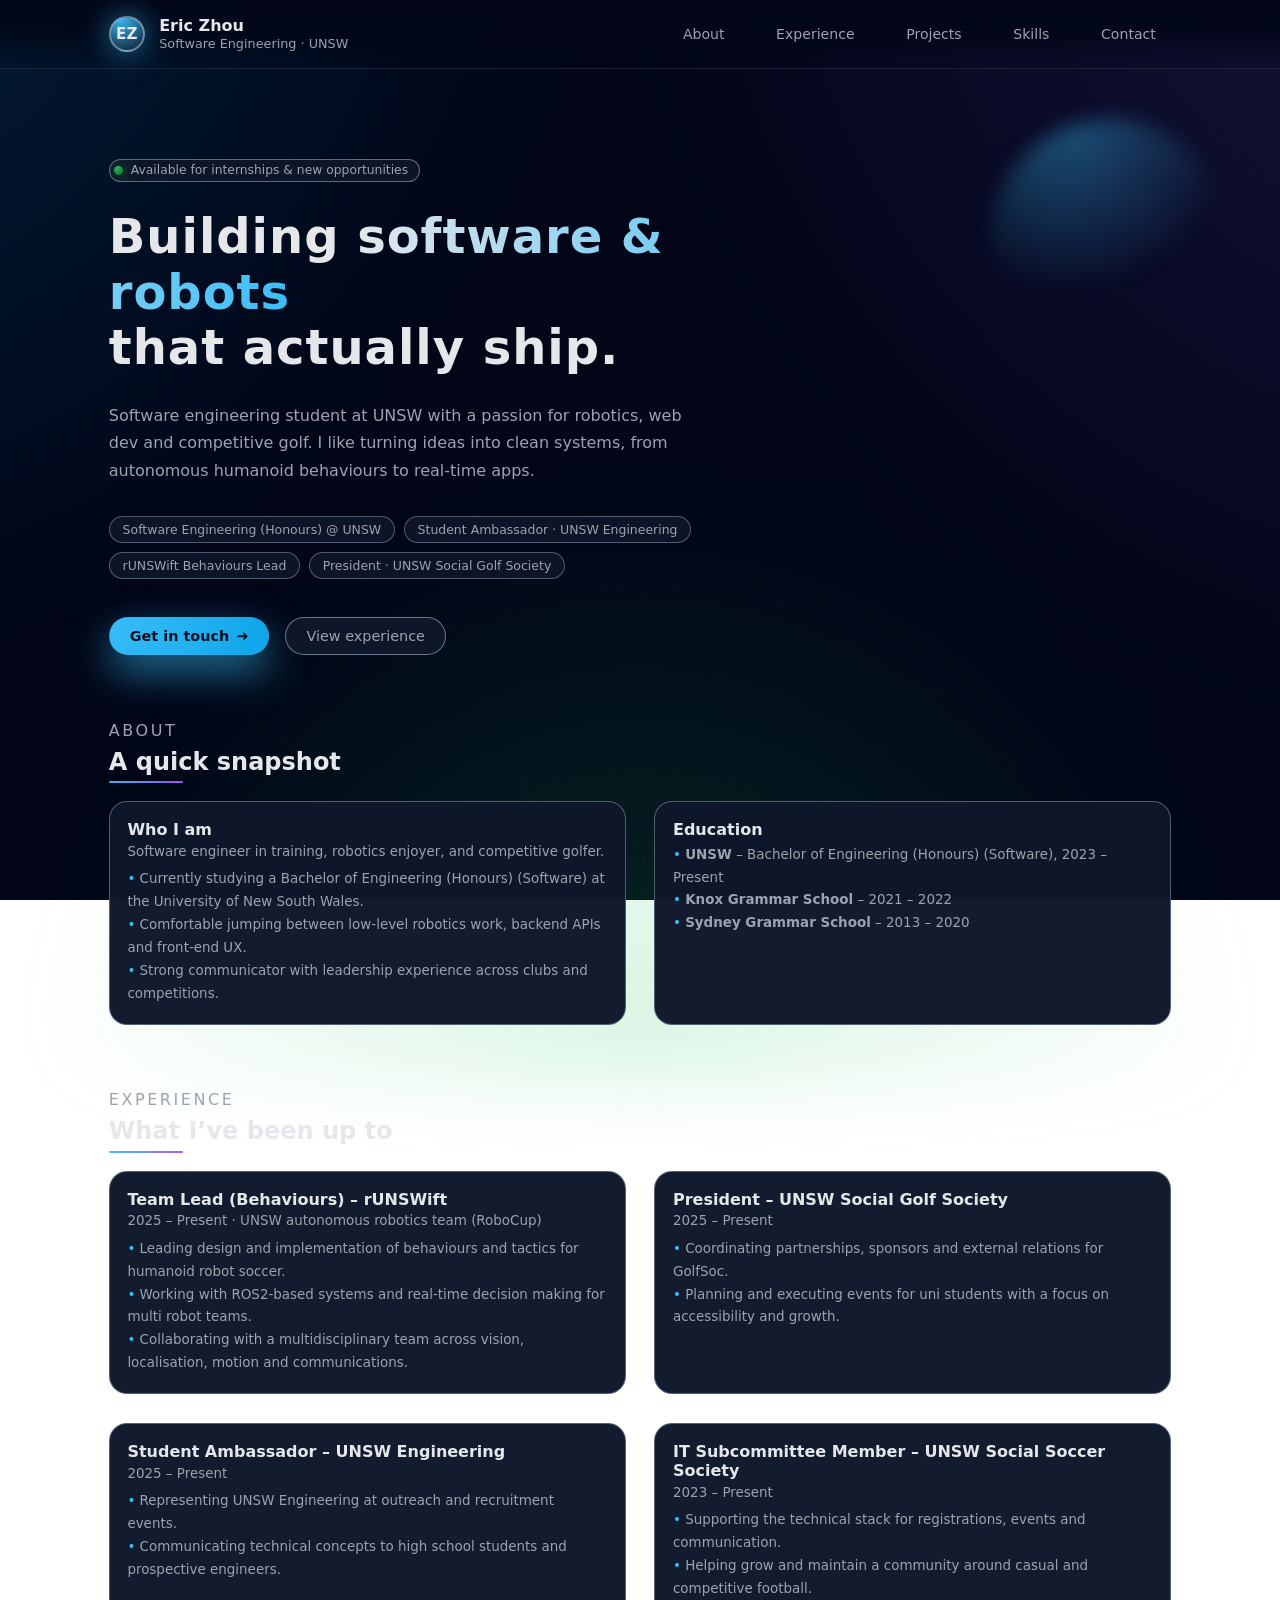
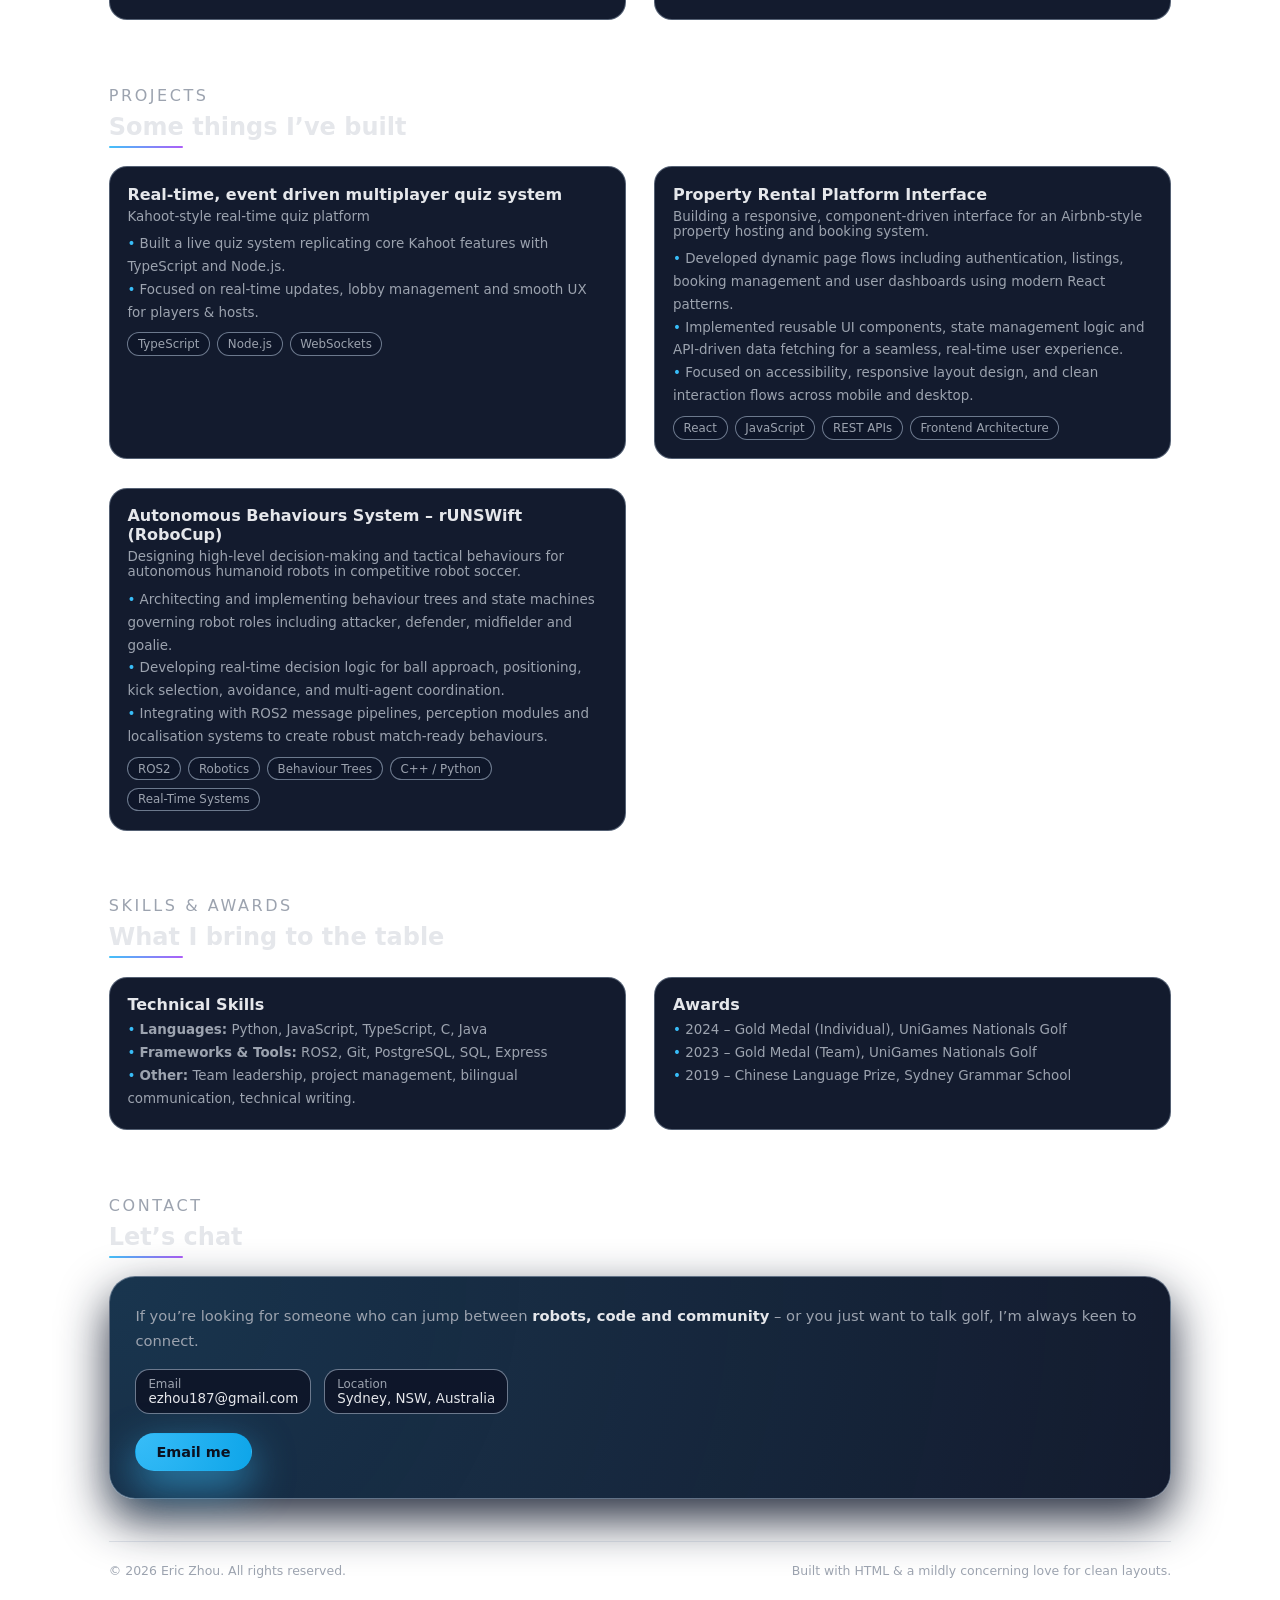
==== index.html @ 4e8217a2 "move cards" ====
<!DOCTYPE html>
<html lang="en">
<head>
  <meta charset="UTF-8" />
  <title>Eric Zhou | Software Engineer</title>
  <meta name="viewport" content="width=device-width, initial-scale=1" />
  <style>
    :root {
      --bg: #050816;
      --bg-elevated: #0b1020;
      --accent: #38bdf8;
      --accent-soft: rgba(56, 189, 248, 0.14);
      --text: #e5e7eb;
      --muted: #9ca3af;
      --border-subtle: rgba(148, 163, 184, 0.35);
      --radius-lg: 18px;
      --radius-xl: 26px;
      --shadow-soft: 0 24px 55px rgba(15, 23, 42, 0.85);
    }

    * {
      box-sizing: border-box;
      margin: 0;
      padding: 0;
    }

    html {
      scroll-behavior: smooth;
    }

    body {
      font-family: system-ui, -apple-system, BlinkMacSystemFont, "SF Pro Text",
        "Segoe UI", sans-serif;
      background:
        radial-gradient(circle at top, #020617, #020617 40%, #020617) fixed;
      color: var(--text);
      min-height: 100vh;
      overflow-x: hidden;
    }

    /* Animated background overlay */
    .bg-anim {
      position: fixed;
      inset: -20%;
      background: radial-gradient(circle at 0% 0%, #0ea5e9 0, transparent 40%),
        radial-gradient(circle at 100% 0%, #8b5cf6 0, transparent 45%),
        radial-gradient(circle at 50% 100%, #22c55e 0, transparent 40%);
      opacity: 0.18;
      filter: blur(40px);
      z-index: -2;
      animation: bg-pan 22s infinite alternate ease-in-out;
    }

    @keyframes bg-pan {
      0% {
        transform: translate3d(0, 0, 0) scale(1);
      }
      50% {
        transform: translate3d(-4%, 2%, 0) scale(1.02);
      }
      100% {
        transform: translate3d(4%, -4%, 0) scale(1.05);
      }
    }

    .noise {
      position: fixed;
      inset: 0;
      pointer-events: none;
      opacity: 0.06;
      background-image: url("data:image/svg+xml,%3Csvg viewBox='0 0 160 160' xmlns='http://www.w3.org/2000/svg'%3E%3Cfilter id='n'%3E%3CfeTurbulence type='fractalNoise' baseFrequency='0.9' numOctaves='3' stitchTiles='noStitch'/%3E%3C/filter%3E%3Crect width='100%25' height='100%25' filter='url(%23n)' opacity='0.5'/%3E%3C/svg%3E");
      mix-blend-mode: soft-light;
      z-index: -1;
    }

    .container {
      max-width: 1120px;
      margin: 0 auto;
      padding: 2.4rem 1.8rem 4rem;
    }

    /* NAVBAR */
    header {
      position: sticky;
      top: 0;
      z-index: 20;
      backdrop-filter: blur(20px);
      background: linear-gradient(
        to bottom,
        rgba(2, 6, 23, 0.96),
        rgba(2, 6, 23, 0.78),
        transparent
      );
      border-bottom: 1px solid rgba(148, 163, 184, 0.18);
    }

    .nav {
      max-width: 1120px;
      margin: 0 auto;
      padding: 1rem 1.8rem;
      display: flex;
      align-items: center;
      justify-content: space-between;
      gap: 1.3rem;
    }

    .nav-left {
      display: flex;
      align-items: center;
      gap: 0.9rem;
    }

    .logo-badge {
      height: 36px;
      width: 36px;
      border-radius: 999px;
      border: 2px solid rgba(148, 163, 184, 0.7);
      display: flex;
      align-items: center;
      justify-content: center;
      background: radial-gradient(circle at 30% 0%, #38bdf8, #0f172a);
      font-size: 0.95rem;
      font-weight: 700;
      color: #e5e7eb;
      box-shadow: 0 0 30px rgba(56, 189, 248, 0.6);
      transition: transform 0.5s ease-out, box-shadow 0.5s ease-out;
    }

    .logo-badge:hover {
      transform: rotate(-6deg) scale(1.05);
      box-shadow: 0 0 40px rgba(56, 189, 248, 0.9);
    }

    .nav-title {
      display: flex;
      flex-direction: column;
      line-height: 1.25;
    }

    .nav-title span:first-child {
      font-weight: 600;
      font-size: 1rem;
    }

    .nav-title span:last-child {
      font-size: 0.8rem;
      color: var(--muted);
    }

    .nav-links {
      display: flex;
      gap: 1.3rem;
      font-size: 0.88rem;
    }

    .nav-links a {
      color: var(--muted);
      text-decoration: none;
      padding: 0.35rem 0.9rem;
      border-radius: 999px;
      border: 1px solid transparent;
      position: relative;
      overflow: hidden;
      transition: all 0.18s ease-out;
    }

    .nav-links a::after {
      content: "";
      position: absolute;
      inset-inline: 18%;
      bottom: 0.2rem;
      height: 2px;
      border-radius: 999px;
      background: linear-gradient(to right, #38bdf8, #a855f7);
      opacity: 0;
      transform: scaleX(0.4);
      transition: opacity 0.2s ease-out, transform 0.2s ease-out;
    }

    .nav-links a:hover {
      color: var(--text);
      border-color: rgba(148, 163, 184, 0.5);
      background: rgba(15, 23, 42, 0.9);
    }

    .nav-links a:hover::after {
      opacity: 1;
      transform: scaleX(1);
    }

    /* HERO */
    .hero {
      display: grid;
      grid-template-columns: minmax(0, 2.2fr) minmax(0, 1.6fr);
      gap: 3.2rem;
      margin-top: 3.2rem;
      align-items: center;
      position: relative;
    }

    /* Floating orb behind hero */
    .hero-orb {
      position: absolute;
      right: -60px;
      top: -40px;
      width: 240px;
      height: 240px;
      border-radius: 999px;
      background: radial-gradient(circle at 30% 0%, rgba(56, 189, 248, 0.9), transparent 60%);
      opacity: 0.45;
      filter: blur(10px);
      z-index: -1;
      animation: float-orb 14s infinite ease-in-out alternate;
    }

    @keyframes float-orb {
      0% {
        transform: translate3d(0, 0, 0) scale(1);
      }
      50% {
        transform: translate3d(-18px, 10px, 0) scale(1.05);
      }
      100% {
        transform: translate3d(10px, -12px, 0) scale(1.02);
      }
    }

    .hero-main {
      display: flex;
      flex-direction: column;
      gap: 1.7rem;
    }

    .hero-pill {
      display: inline-flex;
      align-items: center;
      gap: 0.5rem;
      padding: 0.24rem 0.7rem 0.24rem 0.25rem;
      border-radius: 999px;
      background: rgba(15, 23, 42, 0.9);
      border: 1px solid rgba(148, 163, 184, 0.6);
      font-size: 0.77rem;
      color: var(--muted);
      width: fit-content;
      position: relative;
      overflow: hidden;
    }

    .hero-pill::after {
      content: "";
      position: absolute;
      inset: 0;
      background: linear-gradient(
        120deg,
        transparent 0%,
        rgba(248, 250, 252, 0.28) 40%,
        transparent 80%
      );
      transform: translateX(-120%);
      animation: pill-shine 5s infinite;
    }

    @keyframes pill-shine {
      0% {
        transform: translateX(-120%);
      }
      14% {
        transform: translateX(120%);
      }
      100% {
        transform: translateX(120%);
      }
    }

    .pill-dot {
      width: 9px;
      height: 9px;
      border-radius: 999px;
      background: radial-gradient(circle at 30% 0%, #22c55e, #166534);
      box-shadow: 0 0 18px rgba(34, 197, 94, 0.9);
    }

    .hero h1 {
      font-size: clamp(2.3rem, 4.4vw, 3rem);
      letter-spacing: 0.02em;
      line-height: 1.15;
    }

    .hero h1 span {
      background: linear-gradient(to right, #e5e7eb, #38bdf8);
      -webkit-background-clip: text;
      color: transparent;
    }

    .hero-sub {
      font-size: 1rem;
      color: var(--muted);
      max-width: 38rem;
      line-height: 1.7;
    }

    .hero-tags {
      display: flex;
      flex-wrap: wrap;
      gap: 0.55rem;
      margin-top: 0.3rem;
    }

    .hero-tag {
      font-size: 0.78rem;
      padding: 0.32rem 0.8rem;
      border-radius: 999px;
      border: 1px solid rgba(148, 163, 184, 0.5);
      background: rgba(15, 23, 42, 0.9);
      color: var(--muted);
      backdrop-filter: blur(6px);
    }

    .hero-actions {
      display: flex;
      flex-wrap: wrap;
      gap: 1rem;
      margin-top: 0.7rem;
    }

    .btn {
      border-radius: 999px;
      padding: 0.62rem 1.25rem;
      font-size: 0.9rem;
      border: 1px solid transparent;
      cursor: pointer;
      text-decoration: none;
      display: inline-flex;
      align-items: center;
      gap: 0.45rem;
      transition: all 0.18s ease-out;
      transform-origin: center;
    }

    .btn-primary {
      background: radial-gradient(circle at 0 0, #38bdf8, #0ea5e9);
      color: #0b1120;
      font-weight: 600;
      box-shadow: 0 16px 40px rgba(56, 189, 248, 0.6);
    }

    .btn-primary:hover {
      transform: translateY(-2px) scale(1.02);
      box-shadow: 0 20px 50px rgba(56, 189, 248, 0.8);
    }

    .btn-ghost {
      border-color: rgba(148, 163, 184, 0.7);
      color: var(--muted);
      background: rgba(15, 23, 42, 0.96);
    }

    .btn-ghost:hover {
      background: rgba(15, 23, 42, 1);
      color: var(--text);
      transform: translateY(-2px);
      box-shadow: 0 14px 30px rgba(15, 23, 42, 0.9);
    }

    .hero-aside {
      border-radius: var(--radius-xl);
      border: 1px solid var(--border-subtle);
      background: radial-gradient(circle at 0 0, rgba(56, 189, 248, 0.22), transparent),
        radial-gradient(circle at 100% 0, rgba(129, 140, 248, 0.18), transparent),
        linear-gradient(to bottom right, #020617, #020617);
      padding: 1.6rem 1.5rem;
      box-shadow: var(--shadow-soft);
      position: relative;
      overflow: hidden;
      min-height: 280px;
    }

    .chip-row {
      display: flex;
      flex-wrap: wrap;
      gap: 0.5rem;
      margin-bottom: 1rem;
    }

    .chip {
      font-size: 0.74rem;
      padding: 0.3rem 0.75rem;
      border-radius: 999px;
      background: rgba(15, 23, 42, 0.9);
      border: 1px solid rgba(148, 163, 184, 0.6);
      color: var(--muted);
      backdrop-filter: blur(8px);
      transition: transform 0.2s ease-out, box-shadow 0.2s ease-out;
    }

    .chip:hover {
      transform: translateY(-1px);
      box-shadow: 0 10px 24px rgba(15, 23, 42, 0.9);
    }

    .card {
      border-radius: var(--radius-lg);
      border: 1px solid rgba(148, 163, 184, 0.5);
      padding: 1rem 1.05rem;
      background: rgba(15, 23, 42, 0.96);
      margin-bottom: 0.9rem;
      transition: transform 0.4s ease-out, box-shadow 0.4s ease-out, border-color 0.3s ease-out;
    }

    .card:hover {
      transform: translateY(-5px);
      box-shadow: 0 22px 48px rgba(15, 23, 42, 0.95);
      border-color: rgba(148, 163, 184, 0.95);
    }

    .card-header {
      display: flex;
      justify-content: space-between;
      gap: 0.6rem;
      align-items: baseline;
      margin-bottom: 0.4rem;
    }

    .card-title {
      font-size: 0.92rem;
      font-weight: 600;
    }

    .card-meta {
      font-size: 0.72rem;
      color: var(--muted);
    }

    .card-body {
      font-size: 0.8rem;
      color: var(--muted);
      line-height: 1.6;
    }

    .stat-row {
      display: flex;
      gap: 0.7rem;
      margin-top: 0.7rem;
      flex-wrap: wrap;
    }

    .stat-pill {
      padding: 0.2rem 0.65rem;
      border-radius: 999px;
      font-size: 0.72rem;
      border: 1px dashed rgba(148, 163, 184, 0.75);
      color: var(--muted);
    }

    /* SECTIONS */
    section {
      margin-top: 4.1rem;
    }

    .section-title {
      font-size: 1rem;
      letter-spacing: 0.16em;
      text-transform: uppercase;
      color: var(--muted);
      margin-bottom: 0.5rem;
    }

    .section-heading {
      font-size: 1.5rem;
      margin-bottom: 1.6rem;
      position: relative;
      display: inline-block;
    }

    .section-heading::after {
      content: "";
      position: absolute;
      left: 0;
      bottom: -0.45rem;
      width: 74px;
      height: 2px;
      border-radius: 999px;
      background: linear-gradient(to right, #38bdf8, #a855f7);
      opacity: 0.95;
    }

    .grid-2 {
      display: grid;
      grid-template-columns: repeat(2, minmax(0, 1fr));
      gap: 1.8rem;
    }

    .list-card {
      border-radius: var(--radius-lg);
      border: 1px solid rgba(148, 163, 184, 0.5);
      background: rgba(15, 23, 42, 0.98);
      padding: 1.1rem 1.1rem 1.15rem;
      transition: transform 0.4s ease-out, box-shadow 0.4s ease-out, border-color 0.3s ease-out;
    }

    .list-card:hover {
      transform: translateY(-5px);
      box-shadow: 0 20px 42px rgba(15, 23, 42, 0.96);
      border-color: rgba(148, 163, 184, 0.95);
    }

    .list-card h3 {
      font-size: 1rem;
      margin-bottom: 0.3rem;
    }

    .list-card .subtitle {
      font-size: 0.84rem;
      color: var(--muted);
      margin-bottom: 0.6rem;
    }

    .list-card ul {
      list-style: none;
      font-size: 0.84rem;
      color: var(--muted);
      line-height: 1.7;
    }

    .list-card ul li::before {
      content: "• ";
      color: var(--accent);
    }

    .pills-row {
      display: flex;
      flex-wrap: wrap;
      gap: 0.45rem;
      margin-top: 0.5rem;
    }

    .pill-soft {
      border-radius: 999px;
      font-size: 0.74rem;
      padding: 0.24rem 0.6rem;
      border: 1px solid rgba(148, 163, 184, 0.7);
      background: rgba(15, 23, 42, 0.96);
      color: var(--muted);
    }

    /* CONTACT / FOOTER */
    .contact-card {
      border-radius: var(--radius-xl);
      border: 1px solid rgba(148, 163, 184, 0.6);
      background: radial-gradient(circle at 0 0, rgba(56, 189, 248, 0.16), transparent),
        rgba(15, 23, 42, 0.98);
      padding: 1.6rem 1.6rem 1.7rem;
      display: grid;
      gap: 1rem;
      align-items: center;
      box-shadow: 0 20px 48px rgba(15, 23, 42, 0.9);
    }

    .contact-main {
      font-size: 0.92rem;
      color: var(--muted);
      line-height: 1.7;
    }

    .contact-main strong {
      color: var(--text);
    }

    .contact-grid {
      display: flex;
      flex-wrap: wrap;
      gap: 0.8rem;
      font-size: 0.82rem;
    }

    .contact-item {
      padding: 0.45rem 0.75rem;
      border-radius: 0.9rem;
      border: 1px solid rgba(148, 163, 184, 0.7);
      background: rgba(15, 23, 42, 0.98);
    }

    .contact-item span {
      display: block;
    }

    .contact-item span.label {
      font-size: 0.74rem;
      color: var(--muted);
    }

    .contact-item span.value {
      font-size: 0.84rem;
    }

    footer {
      margin-top: 2.6rem;
      padding-top: 1.3rem;
      border-top: 1px solid rgba(148, 163, 184, 0.28);
      font-size: 0.78rem;
      color: var(--muted);
      display: flex;
      justify-content: space-between;
      flex-wrap: wrap;
      gap: 0.8rem;
    }

    footer a {
      color: var(--muted);
      text-decoration: none;
    }

    footer a:hover {
      color: var(--accent);
    }

    /* REVEAL ANIMATIONS */
    .reveal {
      opacity: 0;
      transform: translateY(26px) scale(0.98);
      transition:
        opacity 0.7s ease-out,
        transform 0.7s ease-out,
        box-shadow 0.4s ease-out,
        border-color 0.3s ease-out;
      transition-delay: var(--delay, 0s);
    }

    .reveal.active {
      opacity: 1;
      transform: translateY(0) scale(1);
    }

    /* RESPONSIVE */
    @media (max-width: 900px) {
      .hero {
        grid-template-columns: minmax(0, 1fr);
        gap: 2.6rem;
      }
      .hero-aside {
        order: -1;
      }
      .hero-orb {
        right: -40px;
        top: -30px;
        width: 200px;
        height: 200px;
      }
      .nav {
        flex-direction: column;
        align-items: flex-start;
      }
      .nav-links {
        width: 100%;
        justify-content: flex-start;
        flex-wrap: wrap;
      }
      .grid-2 {
        grid-template-columns: minmax(0, 1fr);
      }
    }

    @media (max-width: 600px) {
      .container {
        padding-inline: 1.3rem;
      }
      .hero h1 {
        font-size: 2.1rem;
      }
      .nav {
        padding-inline: 1.3rem;
      }
    }
  </style>
</head>
<body>
  <div class="bg-anim"></div>
  <div class="noise"></div>

  <header>
    <nav class="nav reveal" style="--delay: 0.05s;">
      <div class="nav-left">
        <div class="logo-badge">EZ</div>
        <div class="nav-title">
          <span>Eric Zhou</span>
          <span>Software Engineering · UNSW</span>
        </div>
      </div>
      <div class="nav-links">
        <a href="#about">About</a>
        <a href="#experience">Experience</a>
        <a href="#projects">Projects</a>
        <a href="#skills">Skills</a>
        <a href="#contact">Contact</a>
      </div>
    </nav>
  </header>

  <main class="container">
    <!-- HERO -->
    <section class="hero">
      <div class="hero-orb"></div>

      <div class="hero-main reveal" style="--delay: 0.12s;">
        <div class="hero-pill">
          <div class="pill-dot"></div>
          <span>Available for internships & new opportunities</span>
        </div>
        <h1>
          Building <span>software & robots</span><br />
          that actually ship.
        </h1>
        <p class="hero-sub">
          Software engineering student at UNSW with a passion for robotics,
          web dev and competitive golf. I like turning ideas into
          clean systems, from autonomous humanoid behaviours to real-time
          apps.
        </p>
        <div class="hero-tags">
          <span class="hero-tag">Software Engineering (Honours) @ UNSW</span>
          <span class="hero-tag">Student Ambassador · UNSW Engineering</span>
          <span class="hero-tag">rUNSWift Behaviours Lead</span>
          <span class="hero-tag">President · UNSW Social Golf Society</span>
        </div>
        <div class="hero-actions">
          <a href="#contact" class="btn btn-primary">
            <span>Get in touch</span>
            <span>➜</span>
          </a>
          <a href="#experience" class="btn btn-ghost">View experience</a>
        </div>
      </div>
    </section>

    <!-- ABOUT / EDUCATION -->
    <section id="about" class="reveal" style="--delay: 0.06s;">
      <p class="section-title">About</p>
      <h2 class="section-heading">A quick snapshot</h2>
      <div class="grid-2">
        <div class="list-card reveal" style="--delay: 0.14s;">
          <h3>Who I am</h3>
          <p class="subtitle">
            Software engineer in training, robotics enjoyer, and competitive golfer.
          </p>
          <ul>
            <li>
              Currently studying a Bachelor of Engineering (Honours)
              (Software) at the University of New South Wales.
            </li>
            <li>
              Comfortable jumping between low-level robotics work, backend
              APIs and front-end UX.
            </li>
            <li>
              Strong communicator with leadership experience across clubs
              and competitions.
            </li>
          </ul>
        </div>

        <div class="list-card reveal" style="--delay: 0.22s;">
          <h3>Education</h3>
          <ul>
            <li>
              <strong>UNSW</strong> – Bachelor of Engineering (Honours)
              (Software), 2023 – Present
            </li>
            <li><strong>Knox Grammar School</strong> – 2021 – 2022</li>
            <li><strong>Sydney Grammar School</strong> – 2013 – 2020</li>
          </ul>
        </div>
      </div>
    </section>

    <!-- EXPERIENCE -->
    <section id="experience" class="reveal" style="--delay: 0.06s;">
      <p class="section-title">Experience</p>
      <h2 class="section-heading">What I’ve been up to</h2>
      <div class="grid-2">
        <div class="list-card reveal" style="--delay: 0.14s%;">
          <h3>Team Lead (Behaviours) – rUNSWift</h3>
          <p class="subtitle">
            2025 – Present · UNSW autonomous robotics team (RoboCup)
          </p>
          <ul>
            <li>
              Leading design and implementation of behaviours and tactics
              for humanoid robot soccer.
            </li>
            <li>
              Working with ROS2-based systems and real-time decision making
              for multi robot teams.
            </li>
            <li>
              Collaborating with a multidisciplinary team across vision,
              localisation, motion and communications.
            </li>
          </ul>
        </div>

        <div class="list-card reveal" style="--delay: 0.22s;">
          <h3>President – UNSW Social Golf Society</h3>
          <p class="subtitle">2025 – Present</p>
          <ul>
            <li>
              Coordinating partnerships, sponsors and external relations
              for GolfSoc.
            </li>
            <li>
              Planning and executing events for uni students with a focus on
              accessibility and growth.
            </li>
          </ul>
        </div>

        <div class="list-card reveal" style="--delay: 0.3s;">
          <h3>Student Ambassador – UNSW Engineering</h3>
          <p class="subtitle">2025 – Present</p>
          <ul>
            <li>
              Representing UNSW Engineering at outreach and recruitment
              events.
            </li>
            <li>
              Communicating technical concepts to high school students and
              prospective engineers.
            </li>
          </ul>
        </div>

        <div class="list-card reveal" style="--delay: 0.38s;">
          <h3>IT Subcommittee Member – UNSW Social Soccer Society</h3>
          <p class="subtitle">2023 – Present</p>
          <ul>
            <li>
              Supporting the technical stack for registrations, events and
              communication.
            </li>
            <li>
              Helping grow and maintain a community around casual and
              competitive football.
            </li>
          </ul>
        </div>
      </div>
    </section>

    <!-- PROJECTS -->
    <section id="projects" class="reveal" style="--delay: 0.06s;">
      <p class="section-title">Projects</p>
      <h2 class="section-heading">Some things I’ve built</h2>
      <div class="grid-2">
        <div class="list-card reveal" style="--delay: 0.14s;">
          <h3>Real-time, event driven multiplayer quiz system</h3>
          <p class="subtitle">Kahoot-style real-time quiz platform</p>
          <ul>
            <li>
              Built a live quiz system replicating core Kahoot features with
              TypeScript and Node.js.
            </li>
            <li>
              Focused on real-time updates, lobby management and smooth UX
              for players &amp; hosts.
            </li>
          </ul>
          <div class="pills-row">
            <span class="pill-soft">TypeScript</span>
            <span class="pill-soft">Node.js</span>
            <span class="pill-soft">WebSockets</span>
          </div>
        </div>

        <div class="list-card reveal" style="--delay: 0.22s;">
          <h3>Property Rental Platform Interface</h3>
          <p class="subtitle">
            Building a responsive, component-driven interface for an Airbnb-style
            property hosting and booking system.
          </p>
          <ul>
            <li>
              Developed dynamic page flows including authentication, listings,
              booking management and user dashboards using modern React patterns.
            </li>
            <li>
              Implemented reusable UI components, state management logic and 
              API-driven data fetching for a seamless, real-time user experience.
            </li>
            <li>
              Focused on accessibility, responsive layout design, and clean 
              interaction flows across mobile and desktop.
            </li>
          </ul>
          <div class="pills-row">
            <span class="pill-soft">React</span>
            <span class="pill-soft">JavaScript</span>
            <span class="pill-soft">REST APIs</span>
            <span class="pill-soft">Frontend Architecture</span>
          </div>
        </div> 

        <div class="list-card reveal" style="--delay: 0.22s;">
          <h3>Autonomous Behaviours System – rUNSWift (RoboCup)</h3>
          <p class="subtitle">
            Designing high-level decision-making and tactical behaviours for
            autonomous humanoid robots in competitive robot soccer.
          </p>
          <ul>
            <li>
              Architecting and implementing behaviour trees and state machines 
              governing robot roles including attacker, defender, midfielder 
              and goalie.
            </li>
            <li>
              Developing real-time decision logic for ball approach, positioning, 
              kick selection, avoidance, and multi-agent coordination.
            </li>
            <li>
              Integrating with ROS2 message pipelines, perception modules and 
              localisation systems to create robust match-ready behaviours.
            </li>
          </ul>
          <div class="pills-row">
            <span class="pill-soft">ROS2</span>
            <span class="pill-soft">Robotics</span>
            <span class="pill-soft">Behaviour Trees</span>
            <span class="pill-soft">C++ / Python</span>
            <span class="pill-soft">Real-Time Systems</span>
          </div>
        </div>
      </div>
    </section>

    <!-- SKILLS / AWARDS -->
    <section id="skills" class="reveal" style="--delay: 0.06s;">
      <p class="section-title">Skills &amp; Awards</p>
      <h2 class="section-heading">What I bring to the table</h2>
      <div class="grid-2">
        <div class="list-card reveal" style="--delay: 0.14s;">
          <h3>Technical Skills</h3>
          <ul>
            <li>
              <strong>Languages:</strong> Python, JavaScript, TypeScript, C,
              Java
            </li>
            <li>
              <strong>Frameworks &amp; Tools:</strong> ROS2, Git, PostgreSQL,
              SQL, Express
            </li>
            <li>
              <strong>Other:</strong> Team leadership, project management,
              bilingual communication, technical writing.
            </li>
          </ul>
        </div>

        <div class="list-card reveal" style="--delay: 0.22s;">
          <h3>Awards</h3>
          <ul>
            <li>
              2024 – Gold Medal (Individual), UniGames Nationals Golf
            </li>
            <li>
              2023 – Gold Medal (Team), UniGames Nationals Golf
            </li>
            <li>2019 – Chinese Language Prize, Sydney Grammar School</li>
          </ul>
        </div>
      </div>
    </section>

    <!-- CONTACT -->
    <section id="contact" class="reveal" style="--delay: 0.06s;">
      <p class="section-title">Contact</p>
      <h2 class="section-heading">Let’s chat</h2>
      <div class="contact-card reveal" style="--delay: 0.16s;">
        <div class="contact-main">
          <p>
            If you’re looking for someone who can jump between
            <strong>robots, code and community</strong> – or you just want to
            talk golf, I’m always keen to connect.
          </p>
        </div>
        <div class="contact-grid">
          <div class="contact-item">
            <span class="label">Email</span>
            <span class="value">ezhou187@gmail.com</span>
          </div>
          <div class="contact-item">
            <span class="label">Location</span>
            <span class="value">Sydney, NSW, Australia</span>
          </div>
        </div>
        <div class="hero-actions" style="margin-top: 0.2rem;">
          <a href="mailto:ezhou187@gmail.com" class="btn btn-primary">
            Email me
          </a>
        </div>
      </div>
    </section>

    <footer class="reveal" style="--delay: 0.06s;">
      <span>© <span id="year"></span> Eric Zhou. All rights reserved.</span>
      <span>Built with HTML &amp; a mildly concerning love for clean layouts.</span>
    </footer>
  </main>

  <script>
    // keep year correct
    document.getElementById("year").textContent = new Date().getFullYear();

    // scroll reveal
    const observer = new IntersectionObserver(
      (entries, obs) => {
        entries.forEach((entry) => {
          if (entry.isIntersecting) {
            entry.target.classList.add("active");
            obs.unobserve(entry.target);
          }
        });
      },
      {
        threshold: 0.15,
      }
    );

    document.querySelectorAll(".reveal").forEach((el) => observer.observe(el));
  </script>
</body>
</html>
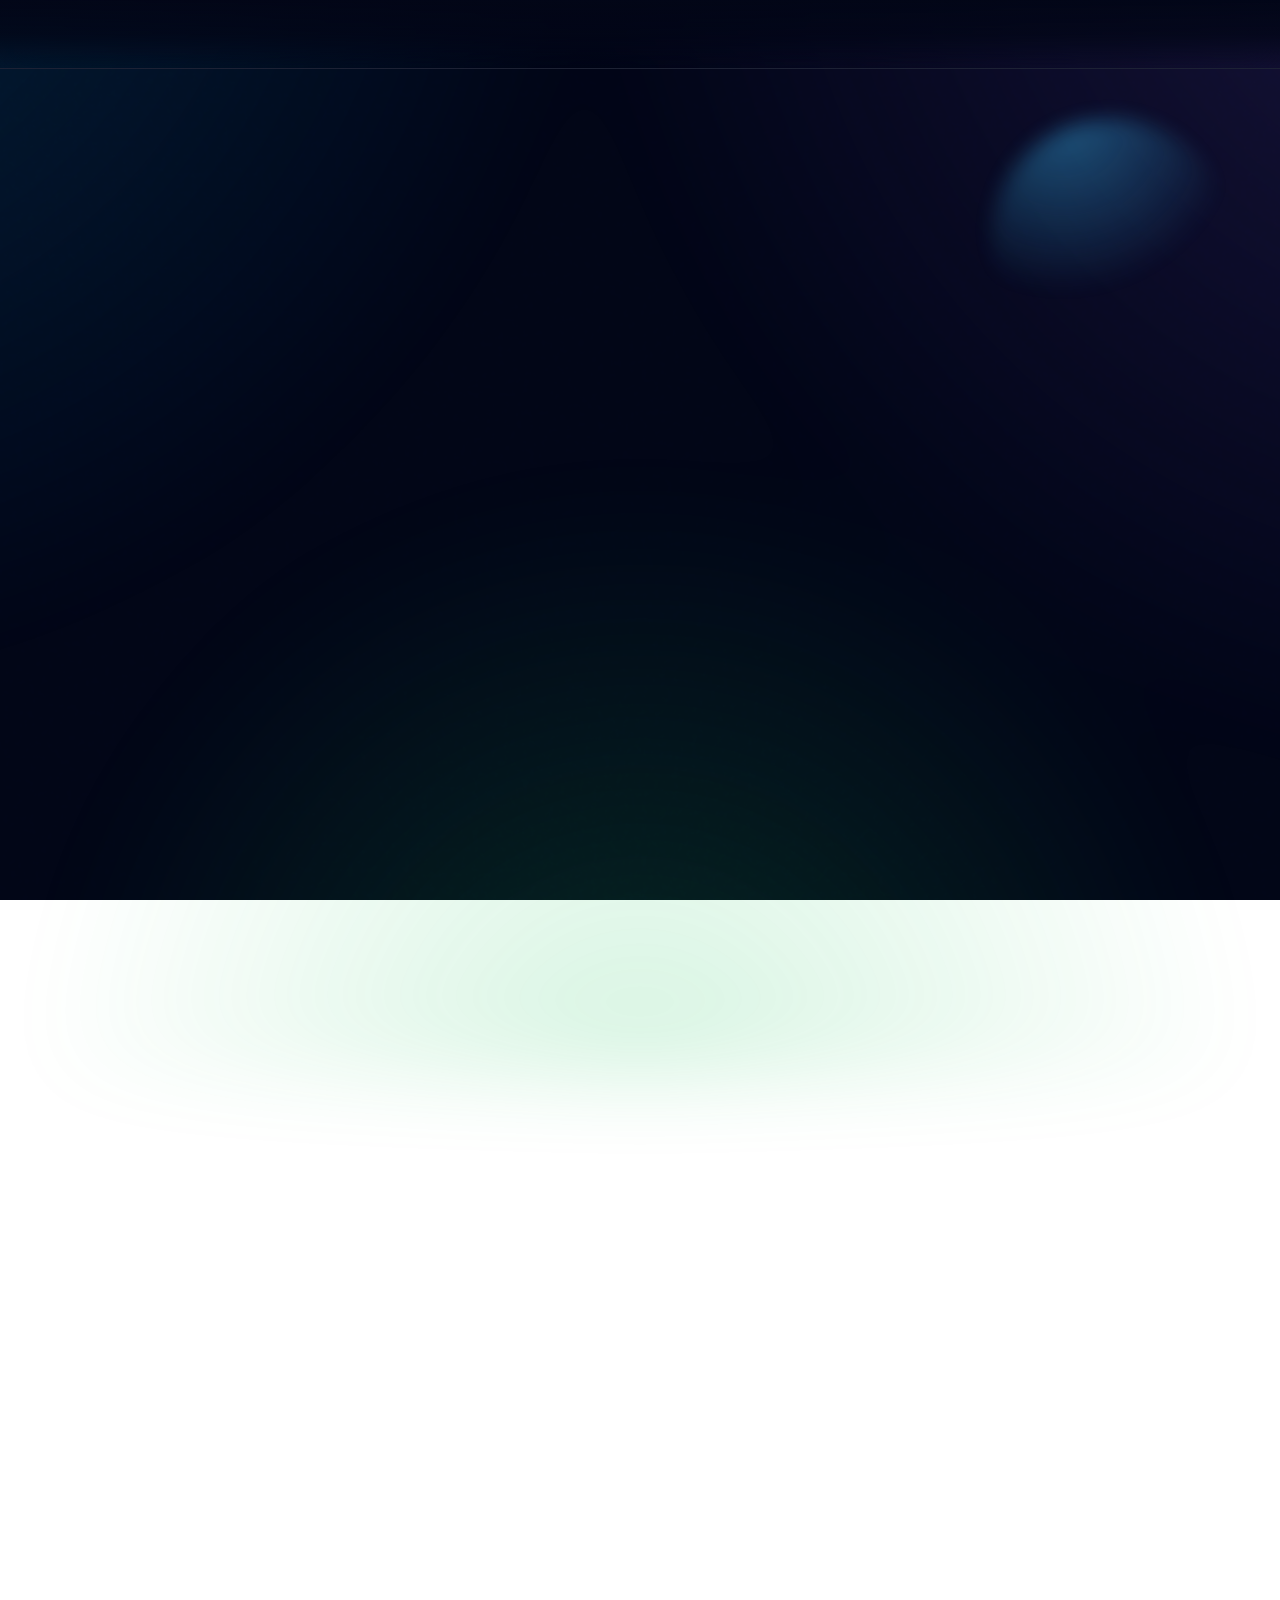
==== commit a1a6ec75: "remove bottom lines" ====
--- a/index.html
+++ b/index.html
@@ -998,10 +998,6 @@
       </div>
     </section>
 
-    <footer class="reveal" style="--delay: 0.06s;">
-      <span>© <span id="year"></span> Eric Zhou. All rights reserved.</span>
-      <span>Built with HTML &amp; a mildly concerning love for clean layouts.</span>
-    </footer>
   </main>
 
   <script>
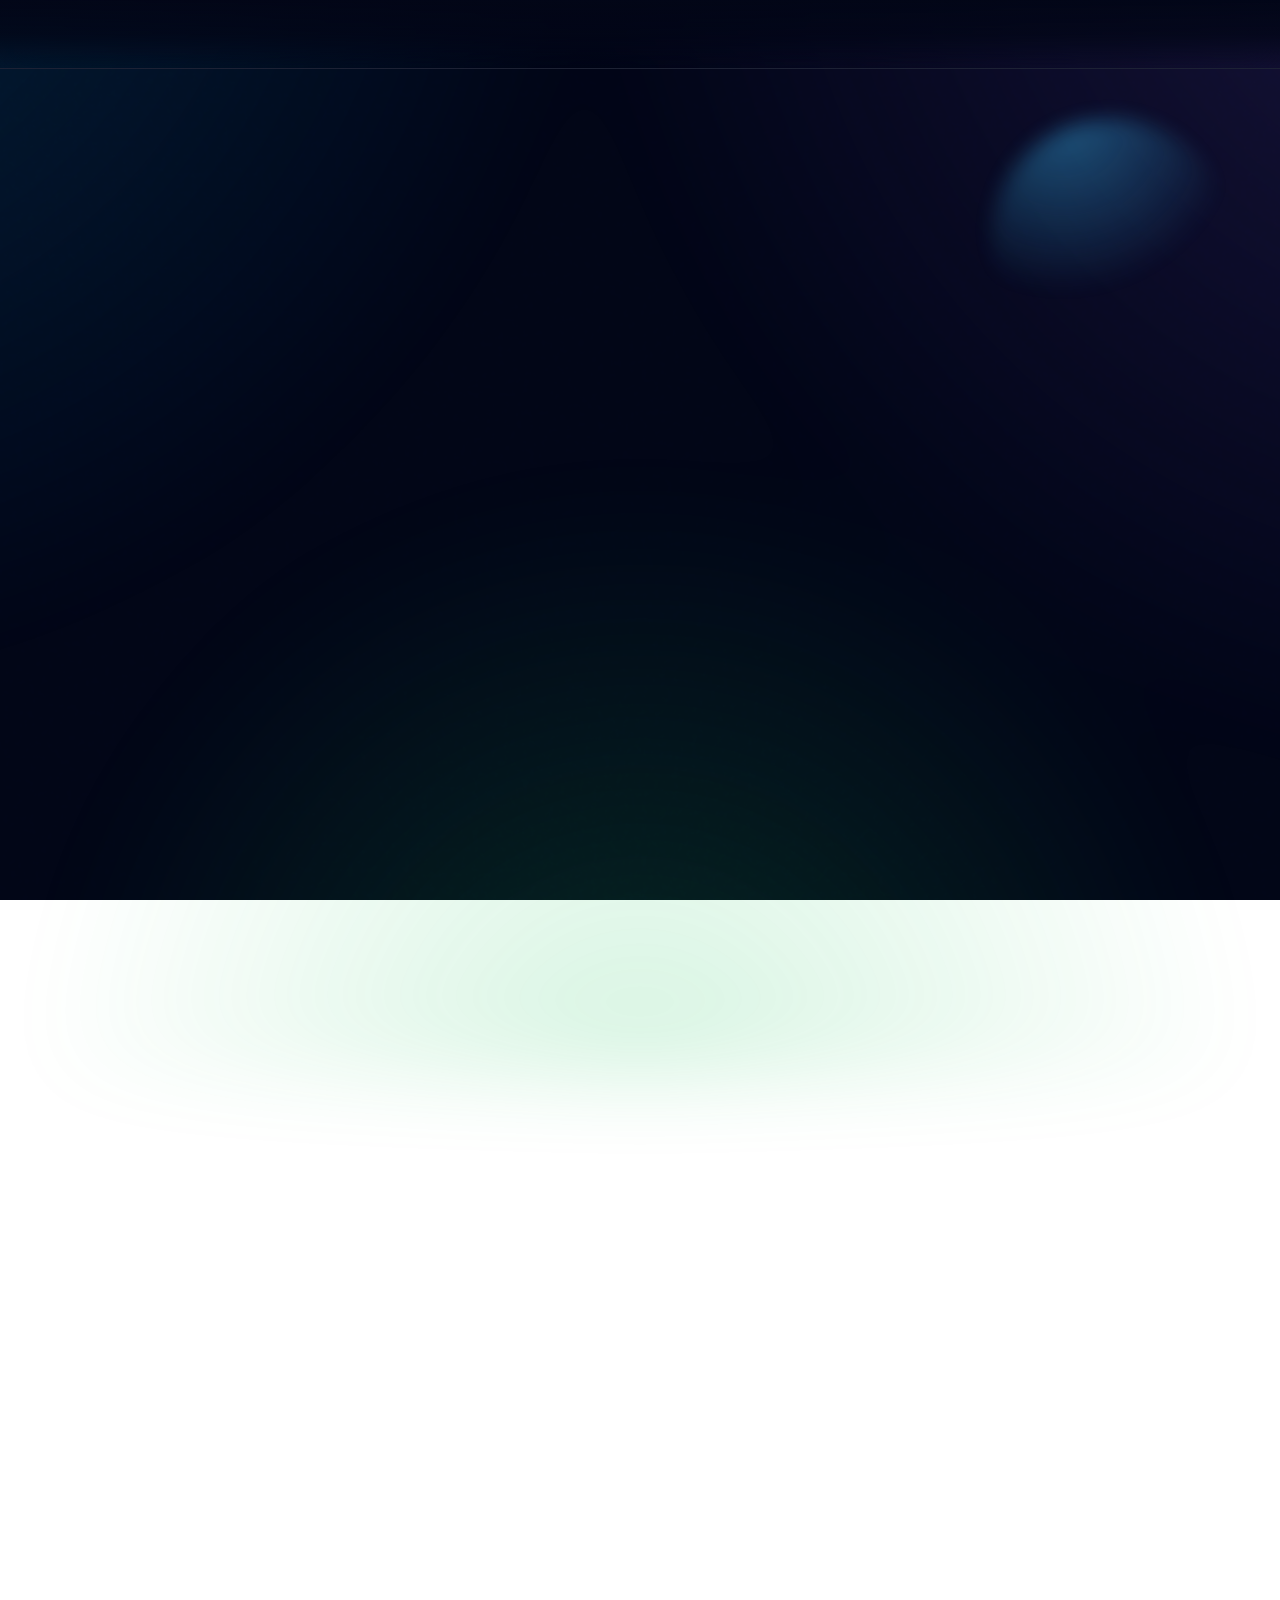
==== commit f528411d: "add footer" ====
--- a/index.html
+++ b/index.html
@@ -998,6 +998,9 @@
       </div>
     </section>
 
+    <footer class="reveal" style="--delay: 0.06s;">
+      <span>Built with HTML</span>
+    </footer>
   </main>
 
   <script>
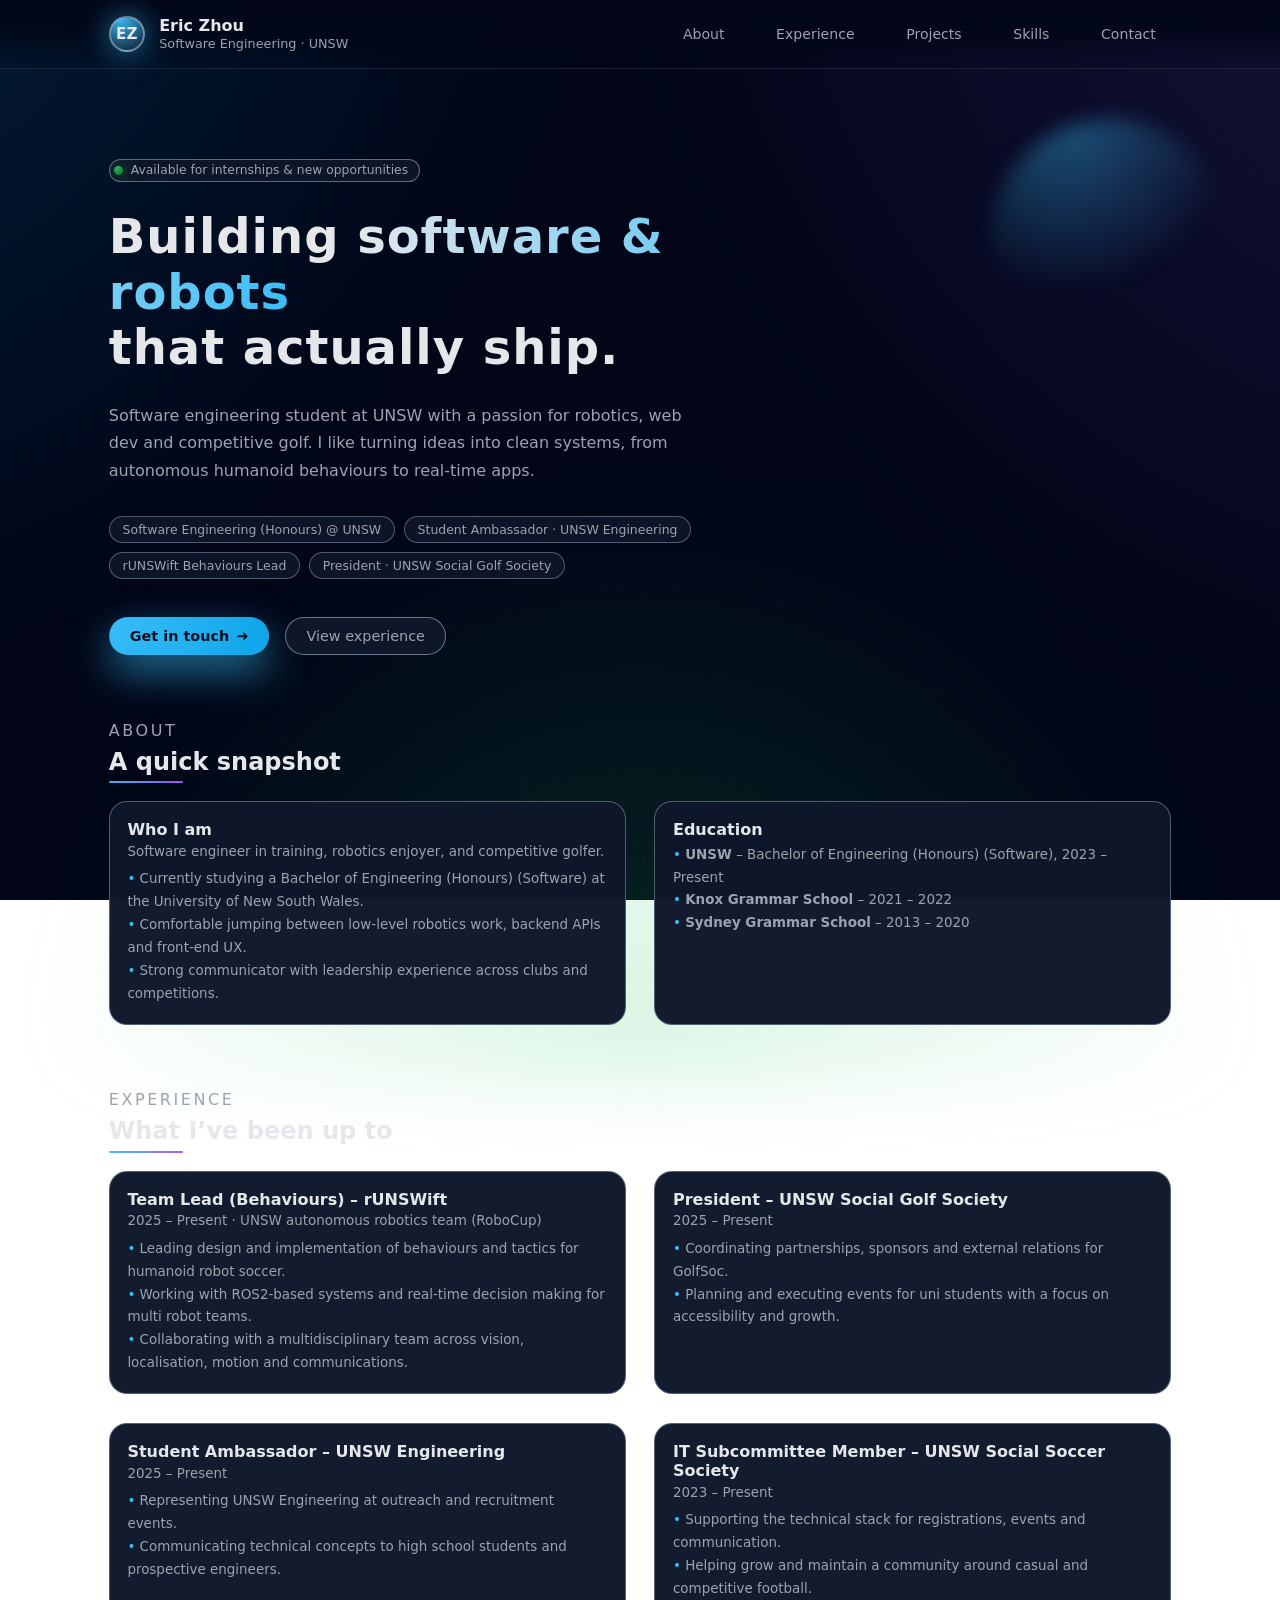
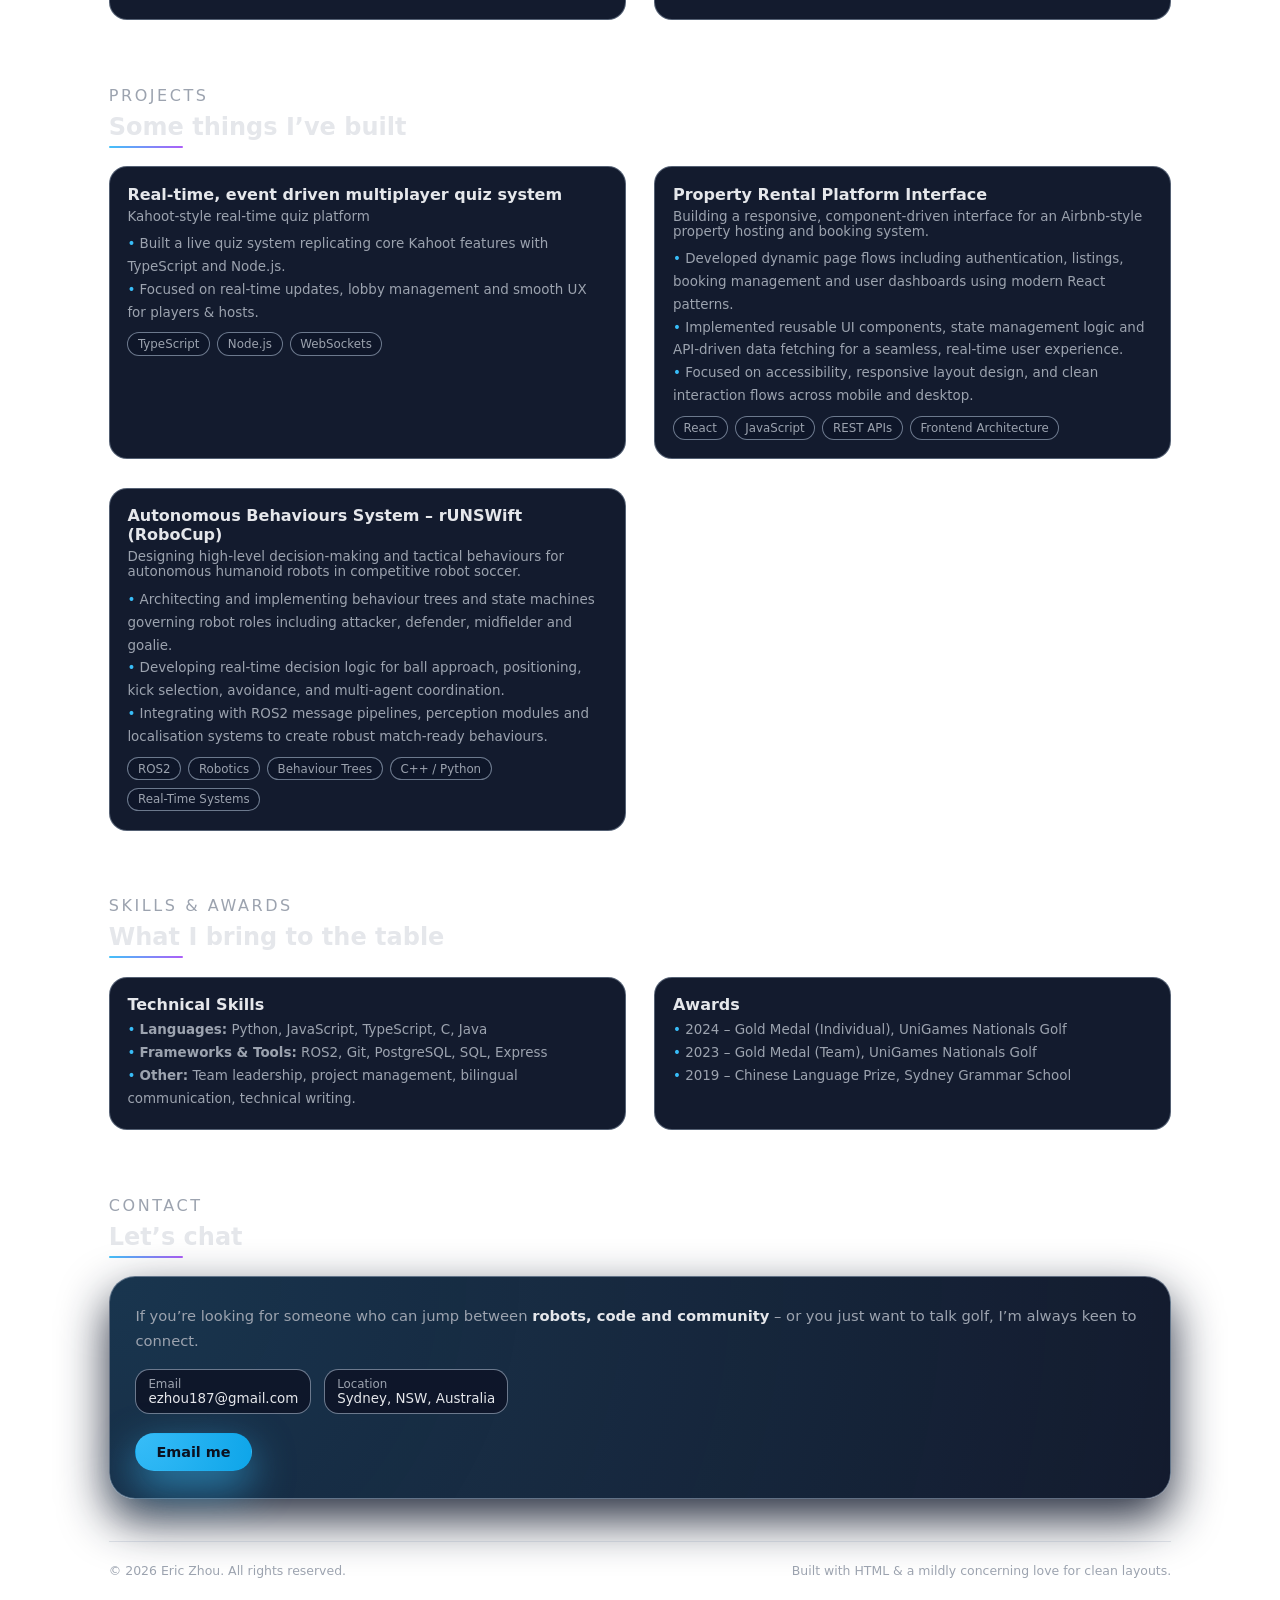
==== commit 927f9257: "revert" ====
--- a/index.html
+++ b/index.html
@@ -999,7 +999,8 @@
     </section>
 
     <footer class="reveal" style="--delay: 0.06s;">
-      <span>Built with HTML</span>
+      <span>© <span id="year"></span> Eric Zhou. All rights reserved.</span>
+      <span>Built with HTML &amp; a mildly concerning love for clean layouts.</span>
     </footer>
   </main>
 
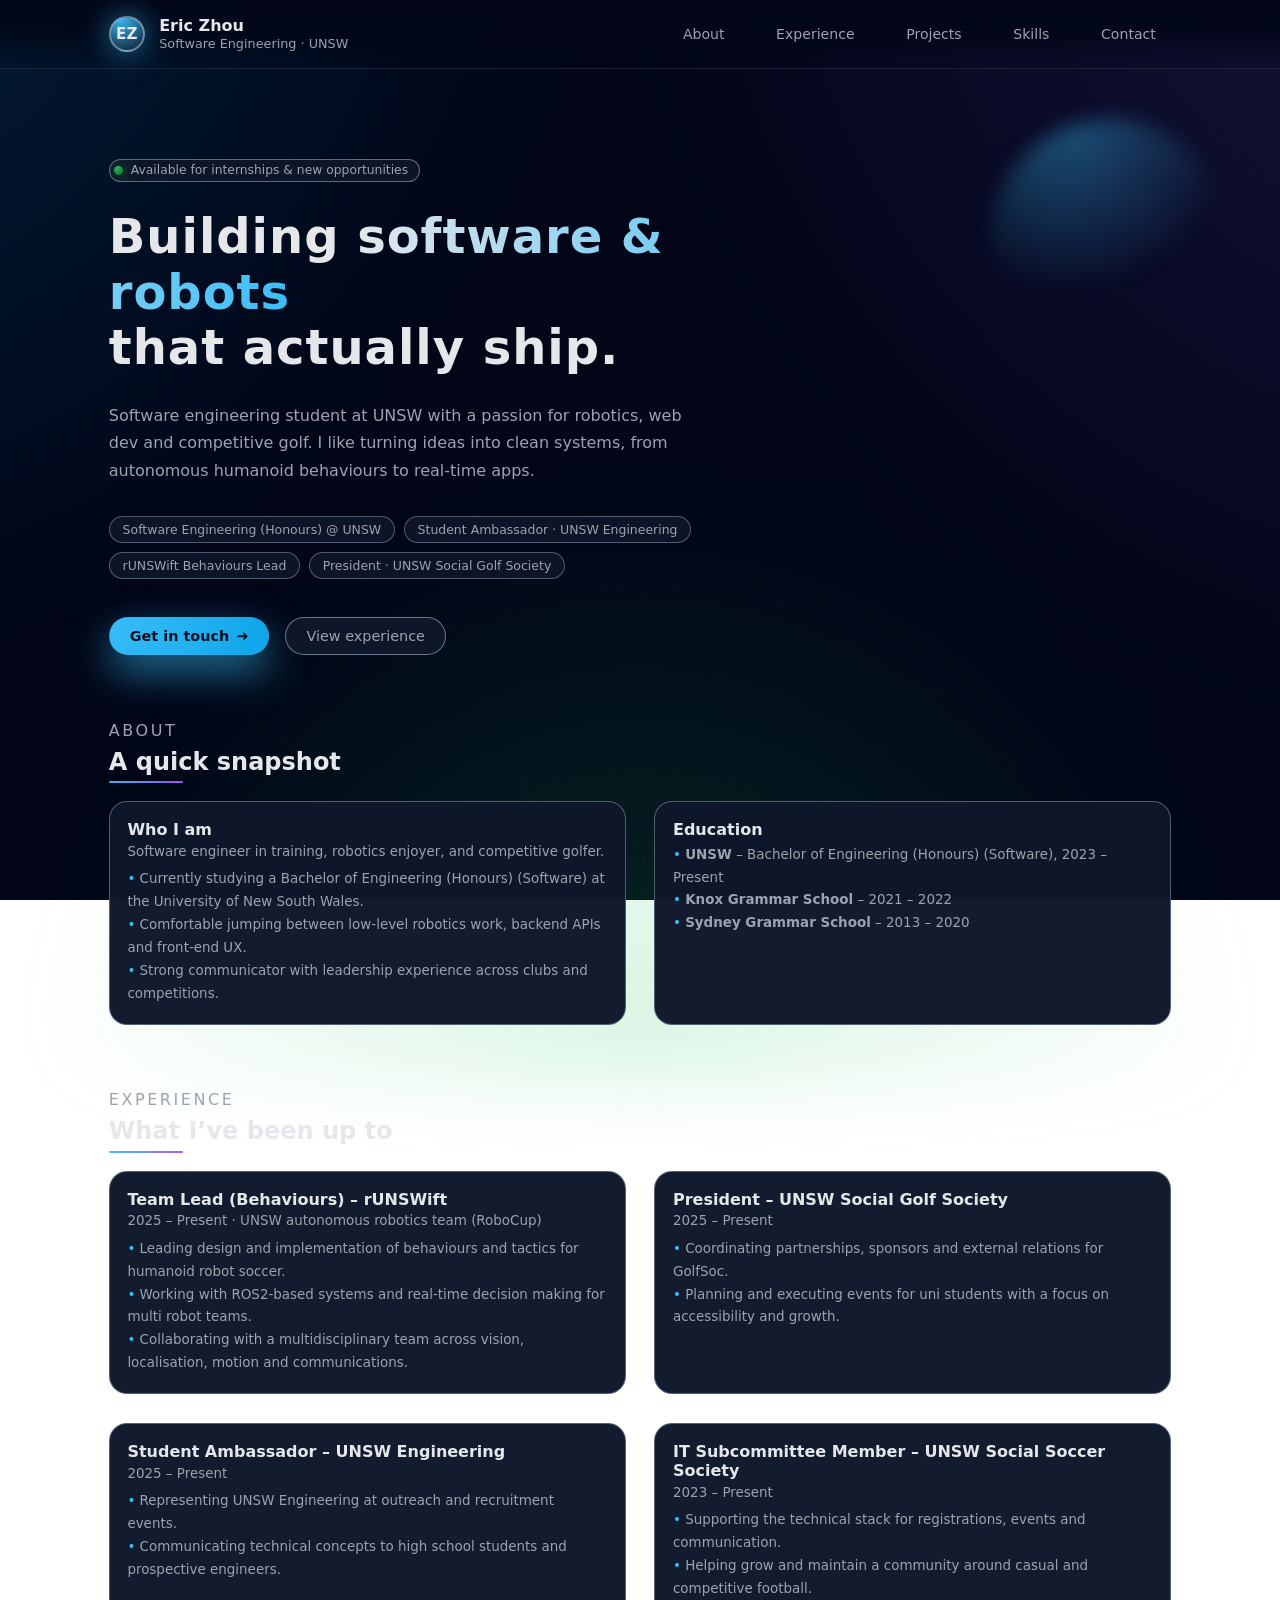
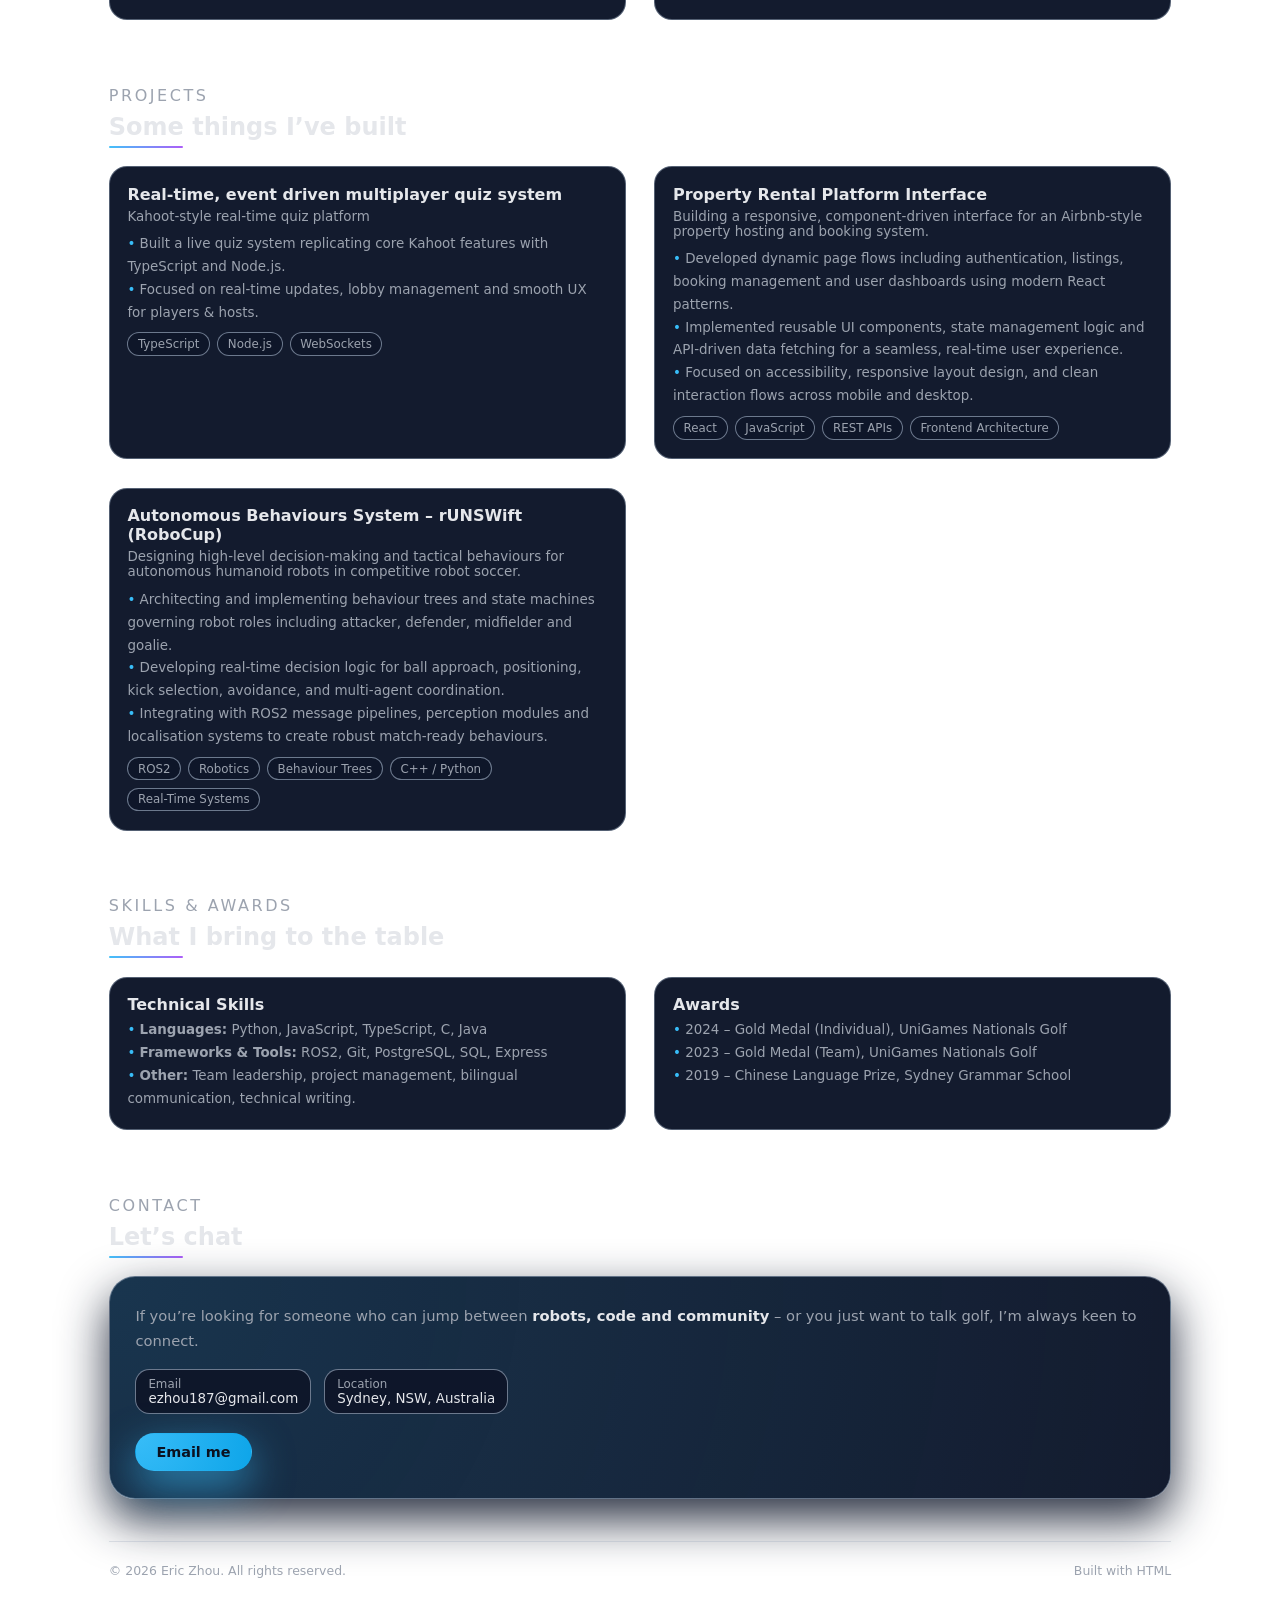
==== commit 65d56a03: "Adjust footer" ====
--- a/index.html
+++ b/index.html
@@ -1000,7 +1000,7 @@
 
     <footer class="reveal" style="--delay: 0.06s;">
       <span>© <span id="year"></span> Eric Zhou. All rights reserved.</span>
-      <span>Built with HTML &amp; a mildly concerning love for clean layouts.</span>
+      <span>Built with HTML</span>
     </footer>
   </main>
 
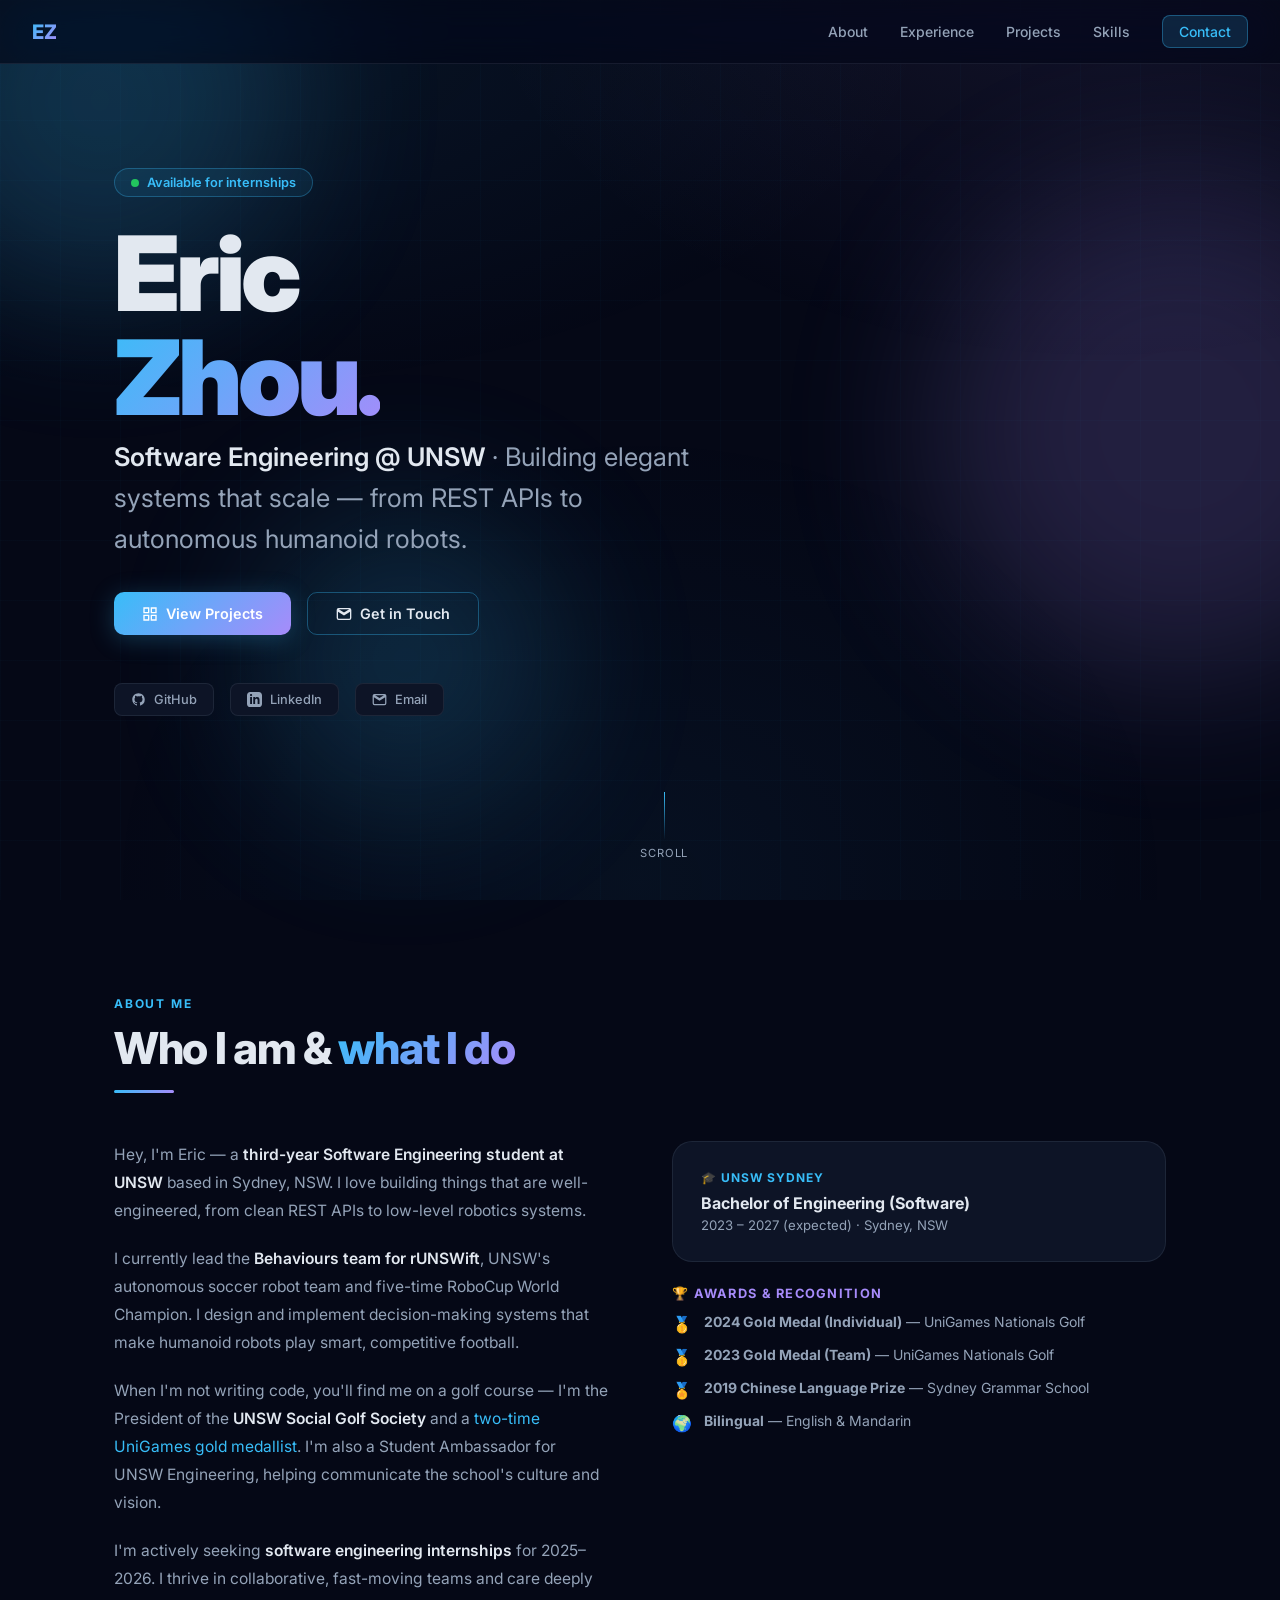
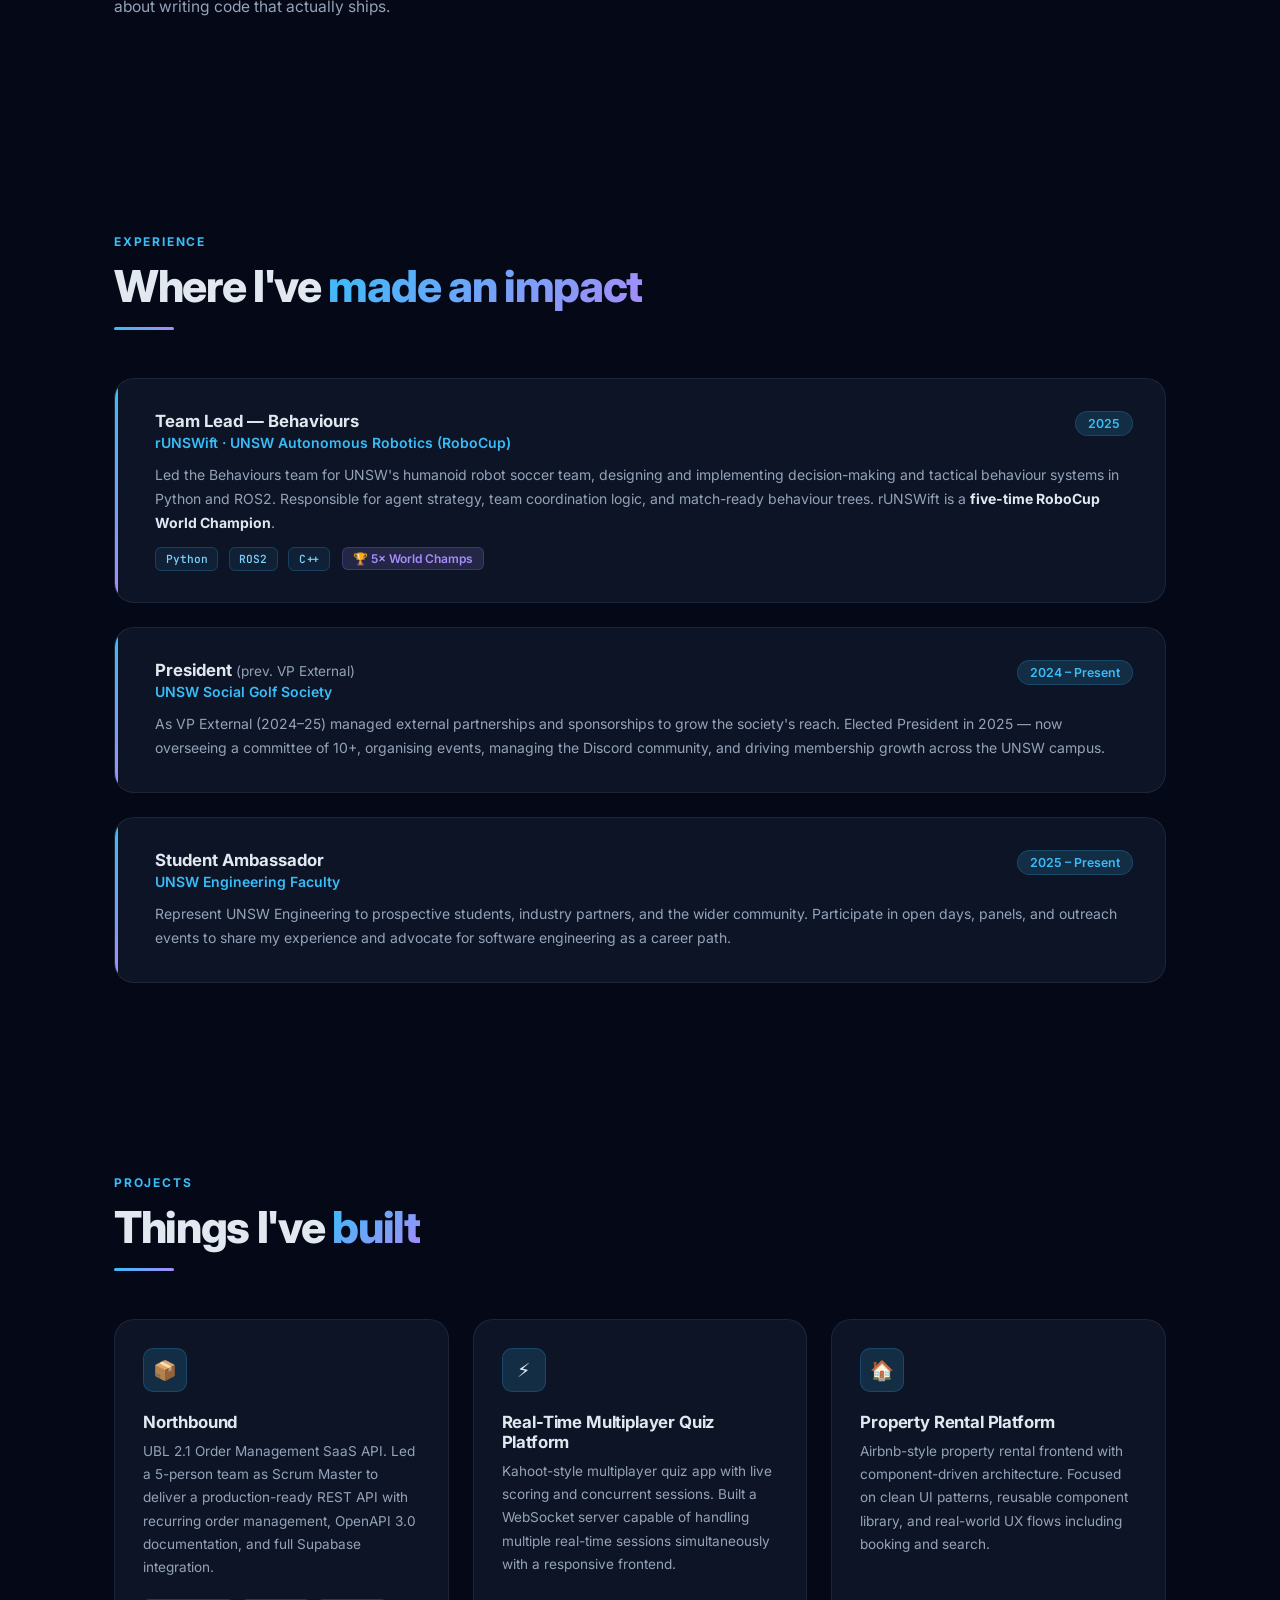
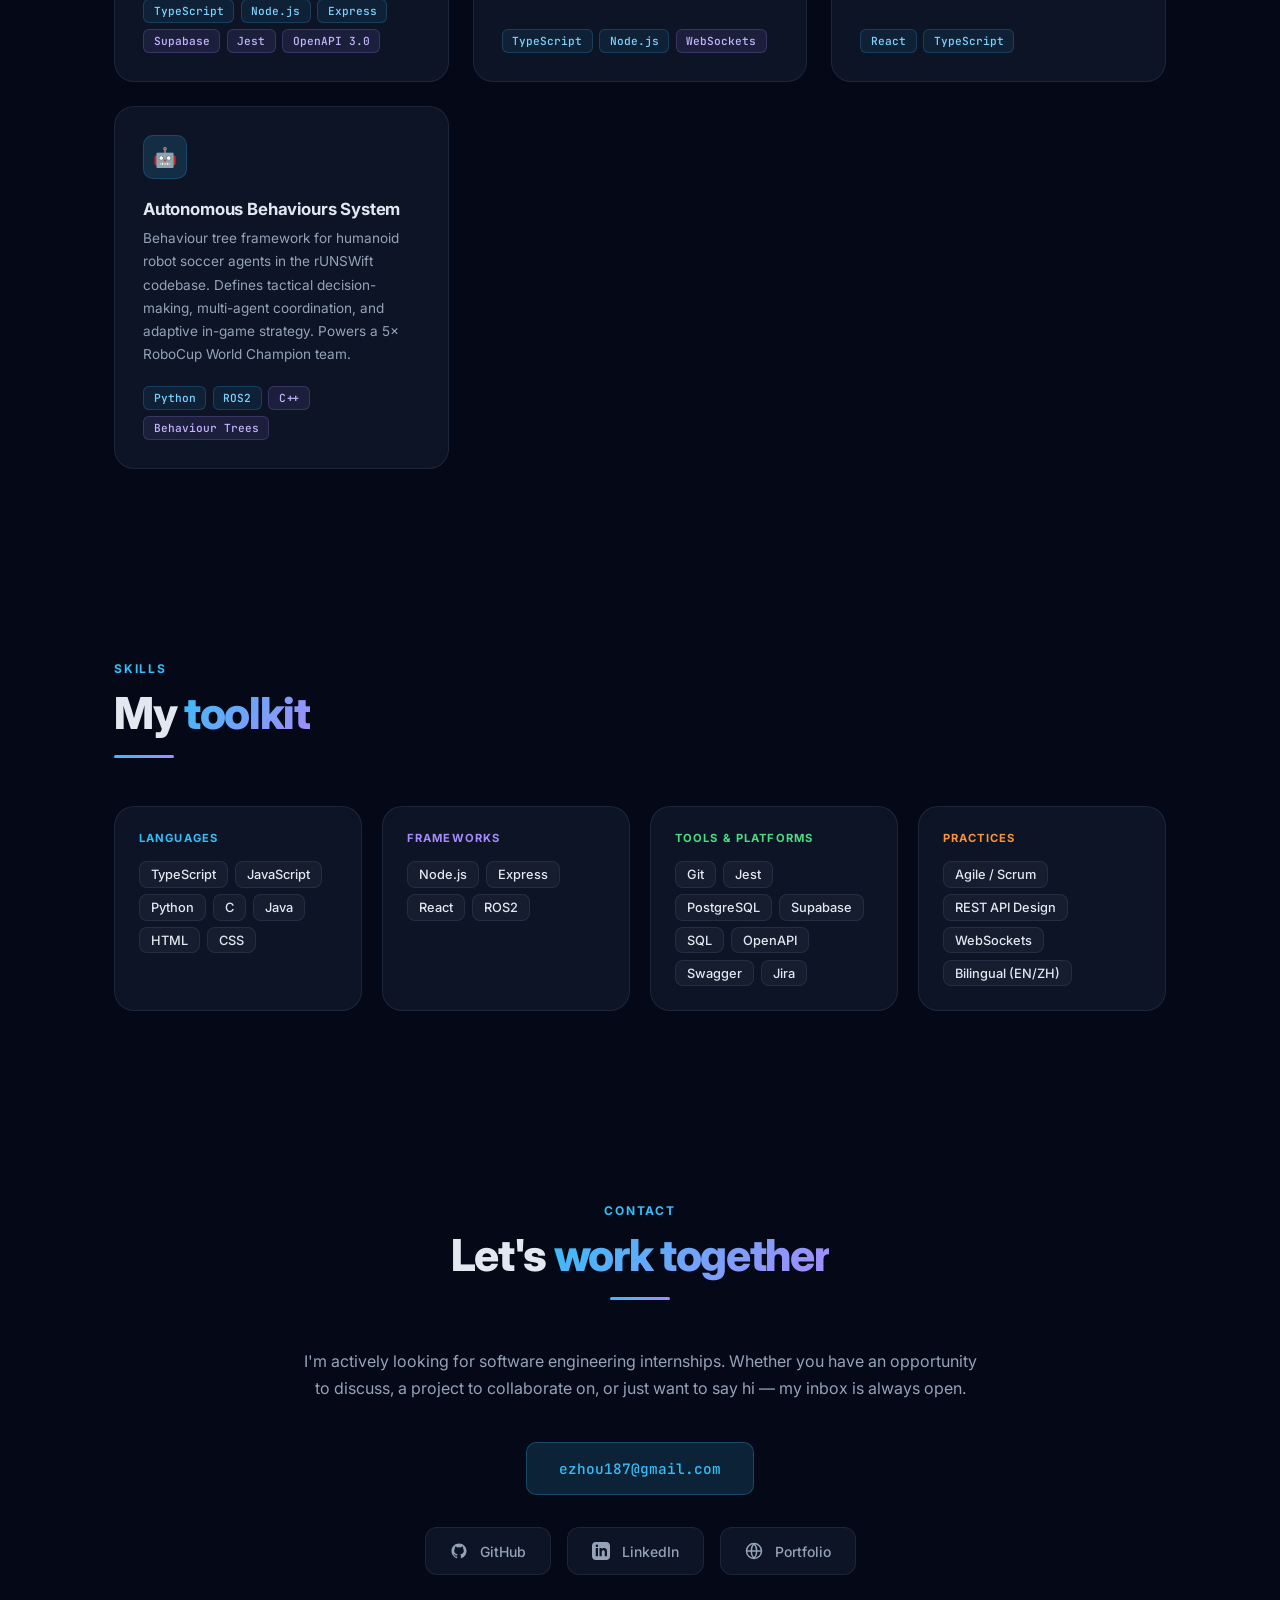
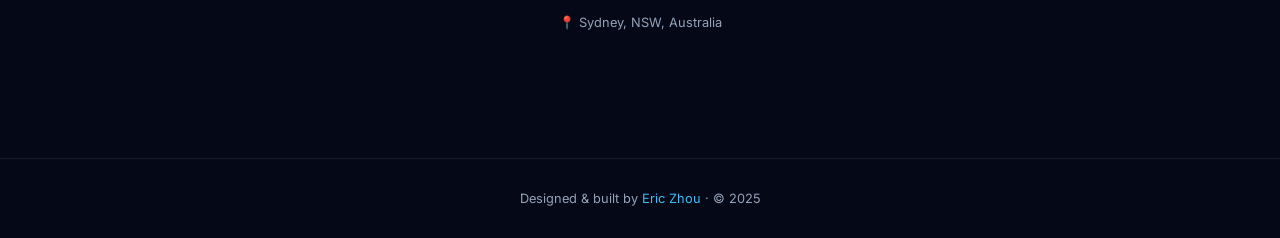
==== commit 26c90d81: "feat: premium portfolio redesign with multi-section layout - Full dark navy (#050816) aesthetic with" ====
--- a/index.html
+++ b/index.html
@@ -2,1029 +2,1181 @@
 <html lang="en">
 <head>
   <meta charset="UTF-8" />
+  <meta name="viewport" content="width=device-width, initial-scale=1" />
   <title>Eric Zhou | Software Engineer</title>
-  <meta name="viewport" content="width=device-width, initial-scale=1" />
+  <meta name="description" content="Eric Zhou — Software Engineering student at UNSW, Sydney. Available for internships." />
+  <link rel="preconnect" href="https://fonts.googleapis.com" />
+  <link rel="preconnect" href="https://fonts.gstatic.com" crossorigin />
+  <link href="https://fonts.googleapis.com/css2?family=Inter:wght@300;400;500;600;700;800;900&family=JetBrains+Mono:wght@400;500&display=swap" rel="stylesheet" />
   <style>
+    /* ─── Reset & Variables ─────────────────────────────── */
+    *, *::before, *::after { box-sizing: border-box; margin: 0; padding: 0; }
+
     :root {
-      --bg: #050816;
-      --bg-elevated: #0b1020;
-      --accent: #38bdf8;
-      --accent-soft: rgba(56, 189, 248, 0.14);
-      --text: #e5e7eb;
-      --muted: #9ca3af;
-      --border-subtle: rgba(148, 163, 184, 0.35);
-      --radius-lg: 18px;
-      --radius-xl: 26px;
-      --shadow-soft: 0 24px 55px rgba(15, 23, 42, 0.85);
-    }
-
-    * {
-      box-sizing: border-box;
-      margin: 0;
-      padding: 0;
-    }
-
-    html {
-      scroll-behavior: smooth;
-    }
+      --bg:           #050816;
+      --bg-2:         #0a0f1e;
+      --bg-card:      #0d1426;
+      --bg-card-h:    #111827;
+      --accent:       #38bdf8;
+      --accent-dim:   rgba(56,189,248,0.15);
+      --accent-glow:  rgba(56,189,248,0.35);
+      --purple:       #a78bfa;
+      --purple-dim:   rgba(167,139,250,0.15);
+      --grad:         linear-gradient(135deg,#38bdf8,#a78bfa);
+      --text:         #e2e8f0;
+      --muted:        #94a3b8;
+      --border:       rgba(148,163,184,0.12);
+      --border-h:     rgba(56,189,248,0.35);
+      --r:            14px;
+      --r-lg:         20px;
+      --transition:   0.25s cubic-bezier(0.4,0,0.2,1);
+    }
+
+    html { scroll-behavior: smooth; font-size: 16px; }
 
     body {
-      font-family: system-ui, -apple-system, BlinkMacSystemFont, "SF Pro Text",
-        "Segoe UI", sans-serif;
-      background:
-        radial-gradient(circle at top, #020617, #020617 40%, #020617) fixed;
+      font-family: 'Inter', system-ui, sans-serif;
+      background-color: var(--bg);
       color: var(--text);
       min-height: 100vh;
       overflow-x: hidden;
-    }
-
-    /* Animated background overlay */
-    .bg-anim {
-      position: fixed;
-      inset: -20%;
-      background: radial-gradient(circle at 0% 0%, #0ea5e9 0, transparent 40%),
-        radial-gradient(circle at 100% 0%, #8b5cf6 0, transparent 45%),
-        radial-gradient(circle at 50% 100%, #22c55e 0, transparent 40%);
-      opacity: 0.18;
-      filter: blur(40px);
-      z-index: -2;
-      animation: bg-pan 22s infinite alternate ease-in-out;
-    }
-
-    @keyframes bg-pan {
-      0% {
-        transform: translate3d(0, 0, 0) scale(1);
-      }
-      50% {
-        transform: translate3d(-4%, 2%, 0) scale(1.02);
-      }
-      100% {
-        transform: translate3d(4%, -4%, 0) scale(1.05);
-      }
-    }
-
-    .noise {
+      -webkit-font-smoothing: antialiased;
+    }
+
+    a { color: inherit; text-decoration: none; }
+    img { display: block; max-width: 100%; }
+    ul { list-style: none; }
+
+    /* ─── Animated background ───────────────────────────── */
+    .bg-canvas {
       position: fixed;
       inset: 0;
+      z-index: -2;
+      overflow: hidden;
       pointer-events: none;
-      opacity: 0.06;
-      background-image: url("data:image/svg+xml,%3Csvg viewBox='0 0 160 160' xmlns='http://www.w3.org/2000/svg'%3E%3Cfilter id='n'%3E%3CfeTurbulence type='fractalNoise' baseFrequency='0.9' numOctaves='3' stitchTiles='noStitch'/%3E%3C/filter%3E%3Crect width='100%25' height='100%25' filter='url(%23n)' opacity='0.5'/%3E%3C/svg%3E");
-      mix-blend-mode: soft-light;
+    }
+    .bg-canvas::before {
+      content: '';
+      position: absolute;
+      width: 120vw; height: 120vh;
+      top: -10vh; left: -10vw;
+      background:
+        radial-gradient(ellipse 70% 50% at 20% 10%, rgba(56,189,248,0.08) 0%, transparent 70%),
+        radial-gradient(ellipse 60% 60% at 80% 0%,  rgba(167,139,250,0.10) 0%, transparent 70%),
+        radial-gradient(ellipse 50% 60% at 50% 90%, rgba(56,189,248,0.05) 0%, transparent 70%);
+      animation: bgShift 18s ease-in-out infinite alternate;
+    }
+    @keyframes bgShift {
+      0%   { transform: translate(0,0) scale(1); }
+      50%  { transform: translate(2%,1%) scale(1.03); }
+      100% { transform: translate(-1%,2%) scale(1.01); }
+    }
+
+    /* Floating orbs */
+    .orb {
+      position: fixed;
+      border-radius: 50%;
+      filter: blur(80px);
+      opacity: 0.18;
       z-index: -1;
-    }
-
-    .container {
-      max-width: 1120px;
-      margin: 0 auto;
-      padding: 2.4rem 1.8rem 4rem;
-    }
-
-    /* NAVBAR */
-    header {
-      position: sticky;
-      top: 0;
-      z-index: 20;
-      backdrop-filter: blur(20px);
-      background: linear-gradient(
-        to bottom,
-        rgba(2, 6, 23, 0.96),
-        rgba(2, 6, 23, 0.78),
-        transparent
-      );
-      border-bottom: 1px solid rgba(148, 163, 184, 0.18);
-    }
-
-    .nav {
-      max-width: 1120px;
-      margin: 0 auto;
-      padding: 1rem 1.8rem;
+      pointer-events: none;
+      animation: float 12s ease-in-out infinite;
+    }
+    .orb-1 { width: 400px; height: 400px; background: #38bdf8; top: -100px; left: -100px; animation-duration: 14s; }
+    .orb-2 { width: 500px; height: 500px; background: #a78bfa; top: 20%; right: -150px; animation-duration: 18s; animation-delay: -6s; }
+    .orb-3 { width: 300px; height: 300px; background: #38bdf8; bottom: 10%; left: 20%; animation-duration: 10s; animation-delay: -3s; }
+    @keyframes float {
+      0%, 100% { transform: translateY(0) scale(1); }
+      50%       { transform: translateY(-30px) scale(1.05); }
+    }
+
+    /* ─── Grid lines overlay ────────────────────────────── */
+    .grid-bg {
+      position: fixed;
+      inset: 0;
+      z-index: -1;
+      background-image:
+        linear-gradient(rgba(56,189,248,0.025) 1px, transparent 1px),
+        linear-gradient(90deg, rgba(56,189,248,0.025) 1px, transparent 1px);
+      background-size: 60px 60px;
+      pointer-events: none;
+    }
+
+    /* ─── Navigation ────────────────────────────────────── */
+    nav {
+      position: fixed;
+      top: 0; left: 0; right: 0;
+      z-index: 100;
+      padding: 0 2rem;
+      height: 64px;
       display: flex;
       align-items: center;
       justify-content: space-between;
-      gap: 1.3rem;
-    }
-
-    .nav-left {
-      display: flex;
+      background: rgba(5,8,22,0.7);
+      backdrop-filter: blur(20px) saturate(180%);
+      -webkit-backdrop-filter: blur(20px) saturate(180%);
+      border-bottom: 1px solid var(--border);
+      transition: background var(--transition);
+    }
+    nav.scrolled {
+      background: rgba(5,8,22,0.92);
+      border-bottom-color: rgba(56,189,248,0.15);
+    }
+    .nav-logo {
+      font-size: 1.25rem;
+      font-weight: 800;
+      background: var(--grad);
+      -webkit-background-clip: text;
+      -webkit-text-fill-color: transparent;
+      background-clip: text;
+      letter-spacing: -0.02em;
+    }
+    .nav-links {
+      display: flex;
+      gap: 2rem;
       align-items: center;
-      gap: 0.9rem;
-    }
-
-    .logo-badge {
-      height: 36px;
-      width: 36px;
-      border-radius: 999px;
-      border: 2px solid rgba(148, 163, 184, 0.7);
-      display: flex;
-      align-items: center;
+    }
+    .nav-links a {
+      font-size: 0.875rem;
+      font-weight: 500;
+      color: var(--muted);
+      transition: color var(--transition);
+      position: relative;
+    }
+    .nav-links a::after {
+      content: '';
+      position: absolute;
+      bottom: -4px; left: 0; right: 0;
+      height: 2px;
+      background: var(--grad);
+      transform: scaleX(0);
+      transform-origin: left;
+      transition: transform var(--transition);
+      border-radius: 1px;
+    }
+    .nav-links a:hover, .nav-links a.active { color: var(--text); }
+    .nav-links a:hover::after, .nav-links a.active::after { transform: scaleX(1); }
+    .nav-cta {
+      font-size: 0.8rem;
+      font-weight: 600;
+      padding: 0.45rem 1rem;
+      border-radius: 8px;
+      background: var(--accent-dim);
+      border: 1px solid var(--accent-glow);
+      color: var(--accent) !important;
+      transition: background var(--transition), box-shadow var(--transition);
+    }
+    .nav-cta:hover { background: rgba(56,189,248,0.25) !important; box-shadow: 0 0 20px var(--accent-glow); }
+    .nav-cta::after { display: none; }
+
+    .hamburger {
+      display: none;
+      flex-direction: column;
+      gap: 5px;
+      cursor: pointer;
+      padding: 4px;
+    }
+    .hamburger span {
+      display: block;
+      width: 24px; height: 2px;
+      background: var(--muted);
+      border-radius: 2px;
+      transition: all var(--transition);
+    }
+
+    /* ─── Section base ──────────────────────────────────── */
+    section {
+      padding: 6rem 1.5rem;
+      max-width: 1100px;
+      margin: 0 auto;
+    }
+
+    .section-label {
+      font-size: 0.75rem;
+      font-weight: 700;
+      letter-spacing: 0.15em;
+      text-transform: uppercase;
+      color: var(--accent);
+      margin-bottom: 0.75rem;
+    }
+
+    .section-title {
+      font-size: clamp(1.75rem, 4vw, 2.75rem);
+      font-weight: 800;
+      letter-spacing: -0.03em;
+      line-height: 1.15;
+      margin-bottom: 1rem;
+    }
+
+    .section-title span {
+      background: var(--grad);
+      -webkit-background-clip: text;
+      -webkit-text-fill-color: transparent;
+      background-clip: text;
+    }
+
+    .section-divider {
+      width: 60px; height: 3px;
+      background: var(--grad);
+      border-radius: 2px;
+      margin-bottom: 3rem;
+    }
+
+    /* ─── Scroll reveal ─────────────────────────────────── */
+    .reveal {
+      opacity: 0;
+      transform: translateY(30px);
+      transition: opacity 0.7s cubic-bezier(0.4,0,0.2,1), transform 0.7s cubic-bezier(0.4,0,0.2,1);
+    }
+    .reveal.visible {
+      opacity: 1;
+      transform: translateY(0);
+    }
+    .reveal-delay-1 { transition-delay: 0.1s; }
+    .reveal-delay-2 { transition-delay: 0.2s; }
+    .reveal-delay-3 { transition-delay: 0.3s; }
+    .reveal-delay-4 { transition-delay: 0.4s; }
+
+    /* ─── Hero ──────────────────────────────────────────── */
+    #hero {
+      min-height: 100vh;
+      display: flex;
+      flex-direction: column;
       justify-content: center;
-      background: radial-gradient(circle at 30% 0%, #38bdf8, #0f172a);
-      font-size: 0.95rem;
-      font-weight: 700;
-      color: #e5e7eb;
-      box-shadow: 0 0 30px rgba(56, 189, 248, 0.6);
-      transition: transform 0.5s ease-out, box-shadow 0.5s ease-out;
-    }
-
-    .logo-badge:hover {
-      transform: rotate(-6deg) scale(1.05);
-      box-shadow: 0 0 40px rgba(56, 189, 248, 0.9);
-    }
-
-    .nav-title {
-      display: flex;
-      flex-direction: column;
-      line-height: 1.25;
-    }
-
-    .nav-title span:first-child {
-      font-weight: 600;
-      font-size: 1rem;
-    }
-
-    .nav-title span:last-child {
-      font-size: 0.8rem;
-      color: var(--muted);
-    }
-
-    .nav-links {
-      display: flex;
-      gap: 1.3rem;
-      font-size: 0.88rem;
-    }
-
-    .nav-links a {
-      color: var(--muted);
-      text-decoration: none;
-      padding: 0.35rem 0.9rem;
-      border-radius: 999px;
-      border: 1px solid transparent;
-      position: relative;
-      overflow: hidden;
-      transition: all 0.18s ease-out;
-    }
-
-    .nav-links a::after {
-      content: "";
-      position: absolute;
-      inset-inline: 18%;
-      bottom: 0.2rem;
-      height: 2px;
-      border-radius: 999px;
-      background: linear-gradient(to right, #38bdf8, #a855f7);
-      opacity: 0;
-      transform: scaleX(0.4);
-      transition: opacity 0.2s ease-out, transform 0.2s ease-out;
-    }
-
-    .nav-links a:hover {
-      color: var(--text);
-      border-color: rgba(148, 163, 184, 0.5);
-      background: rgba(15, 23, 42, 0.9);
-    }
-
-    .nav-links a:hover::after {
-      opacity: 1;
-      transform: scaleX(1);
-    }
-
-    /* HERO */
-    .hero {
-      display: grid;
-      grid-template-columns: minmax(0, 2.2fr) minmax(0, 1.6fr);
-      gap: 3.2rem;
-      margin-top: 3.2rem;
-      align-items: center;
-      position: relative;
-    }
-
-    /* Floating orb behind hero */
-    .hero-orb {
-      position: absolute;
-      right: -60px;
-      top: -40px;
-      width: 240px;
-      height: 240px;
-      border-radius: 999px;
-      background: radial-gradient(circle at 30% 0%, rgba(56, 189, 248, 0.9), transparent 60%);
-      opacity: 0.45;
-      filter: blur(10px);
-      z-index: -1;
-      animation: float-orb 14s infinite ease-in-out alternate;
-    }
-
-    @keyframes float-orb {
-      0% {
-        transform: translate3d(0, 0, 0) scale(1);
-      }
-      50% {
-        transform: translate3d(-18px, 10px, 0) scale(1.05);
-      }
-      100% {
-        transform: translate3d(10px, -12px, 0) scale(1.02);
-      }
-    }
-
-    .hero-main {
-      display: flex;
-      flex-direction: column;
-      gap: 1.7rem;
-    }
-
-    .hero-pill {
+      padding-top: 80px;
+      max-width: 1100px;
+      margin: 0 auto;
+      padding-left: 1.5rem;
+      padding-right: 1.5rem;
+    }
+
+    .hero-badge {
       display: inline-flex;
       align-items: center;
       gap: 0.5rem;
-      padding: 0.24rem 0.7rem 0.24rem 0.25rem;
-      border-radius: 999px;
-      background: rgba(15, 23, 42, 0.9);
-      border: 1px solid rgba(148, 163, 184, 0.6);
-      font-size: 0.77rem;
-      color: var(--muted);
+      padding: 0.4rem 1rem;
+      border-radius: 100px;
+      background: rgba(56,189,248,0.08);
+      border: 1px solid rgba(56,189,248,0.3);
+      font-size: 0.8rem;
+      font-weight: 600;
+      color: var(--accent);
+      margin-bottom: 1.5rem;
       width: fit-content;
+      animation: fadeInDown 0.8s ease both;
+    }
+    .hero-badge .dot {
+      width: 8px; height: 8px;
+      border-radius: 50%;
+      background: #22c55e;
+      animation: pulse 2s infinite;
+      flex-shrink: 0;
+    }
+    @keyframes pulse {
+      0%, 100% { box-shadow: 0 0 0 0 rgba(34,197,94,0.4); }
+      50%       { box-shadow: 0 0 0 6px rgba(34,197,94,0); }
+    }
+
+    .hero-name {
+      font-size: clamp(3rem, 9vw, 6.5rem);
+      font-weight: 900;
+      letter-spacing: -0.04em;
+      line-height: 1;
+      margin-bottom: 0.5rem;
+      animation: fadeInUp 0.8s ease 0.1s both;
+    }
+    .hero-name .grad-text {
+      background: var(--grad);
+      -webkit-background-clip: text;
+      -webkit-text-fill-color: transparent;
+      background-clip: text;
+    }
+
+    .hero-tagline {
+      font-size: clamp(1.1rem, 2.5vw, 1.6rem);
+      font-weight: 400;
+      color: var(--muted);
+      margin-bottom: 2rem;
+      max-width: 600px;
+      line-height: 1.6;
+      animation: fadeInUp 0.8s ease 0.2s both;
+    }
+    .hero-tagline strong { color: var(--text); font-weight: 600; }
+
+    .hero-btns {
+      display: flex;
+      flex-wrap: wrap;
+      gap: 1rem;
+      margin-bottom: 3rem;
+      animation: fadeInUp 0.8s ease 0.3s both;
+    }
+
+    .btn-primary {
+      display: inline-flex;
+      align-items: center;
+      gap: 0.5rem;
+      padding: 0.75rem 1.75rem;
+      border-radius: 10px;
+      font-size: 0.9rem;
+      font-weight: 600;
+      background: var(--grad);
+      color: #fff;
+      box-shadow: 0 4px 24px rgba(56,189,248,0.25);
+      transition: transform var(--transition), box-shadow var(--transition), opacity var(--transition);
+    }
+    .btn-primary:hover { transform: translateY(-2px); box-shadow: 0 8px 32px rgba(56,189,248,0.4); }
+
+    .btn-outline {
+      display: inline-flex;
+      align-items: center;
+      gap: 0.5rem;
+      padding: 0.75rem 1.75rem;
+      border-radius: 10px;
+      font-size: 0.9rem;
+      font-weight: 600;
+      background: transparent;
+      border: 1px solid var(--border-h);
+      color: var(--text);
+      transition: background var(--transition), transform var(--transition), border-color var(--transition);
+    }
+    .btn-outline:hover { background: var(--accent-dim); transform: translateY(-2px); }
+
+    .hero-social {
+      display: flex;
+      gap: 1rem;
+      animation: fadeInUp 0.8s ease 0.4s both;
+    }
+    .social-pill {
+      display: inline-flex;
+      align-items: center;
+      gap: 0.5rem;
+      padding: 0.5rem 1rem;
+      border-radius: 8px;
+      font-size: 0.8rem;
+      font-weight: 500;
+      color: var(--muted);
+      border: 1px solid var(--border);
+      background: var(--bg-card);
+      transition: all var(--transition);
+    }
+    .social-pill:hover { color: var(--accent); border-color: var(--accent-glow); background: var(--accent-dim); transform: translateY(-2px); }
+    .social-pill svg { flex-shrink: 0; }
+
+    .hero-scroll {
+      position: absolute;
+      bottom: 2.5rem;
+      left: 50%;
+      transform: translateX(-50%);
+      display: flex;
+      flex-direction: column;
+      align-items: center;
+      gap: 0.4rem;
+      color: var(--muted);
+      font-size: 0.7rem;
+      letter-spacing: 0.08em;
+      text-transform: uppercase;
+      animation: fadeInUp 1s ease 1s both;
+    }
+    .scroll-line {
+      width: 1px; height: 48px;
+      background: linear-gradient(to bottom, var(--accent), transparent);
+      animation: scrollLine 2s ease-in-out infinite;
+    }
+    @keyframes scrollLine {
+      0%   { transform: scaleY(0); transform-origin: top; opacity: 1; }
+      50%  { transform: scaleY(1); transform-origin: top; opacity: 1; }
+      51%  { transform-origin: bottom; }
+      100% { transform: scaleY(0); transform-origin: bottom; opacity: 0; }
+    }
+
+    @keyframes fadeInDown {
+      from { opacity: 0; transform: translateY(-20px); }
+      to   { opacity: 1; transform: translateY(0); }
+    }
+    @keyframes fadeInUp {
+      from { opacity: 0; transform: translateY(20px); }
+      to   { opacity: 1; transform: translateY(0); }
+    }
+
+    /* ─── About ─────────────────────────────────────────── */
+    .about-grid {
+      display: grid;
+      grid-template-columns: 1fr 1fr;
+      gap: 4rem;
+      align-items: start;
+    }
+    .about-text p {
+      color: var(--muted);
+      line-height: 1.8;
+      margin-bottom: 1.25rem;
+      font-size: 0.975rem;
+    }
+    .about-text p strong { color: var(--text); font-weight: 600; }
+    .about-text p a { color: var(--accent); border-bottom: 1px solid transparent; transition: border-color var(--transition); }
+    .about-text p a:hover { border-color: var(--accent); }
+
+    .edu-card {
+      background: var(--bg-card);
+      border: 1px solid var(--border);
+      border-radius: var(--r-lg);
+      padding: 1.75rem;
+      margin-bottom: 1rem;
+      transition: border-color var(--transition), transform var(--transition);
+    }
+    .edu-card:hover { border-color: var(--border-h); transform: translateY(-2px); }
+    .edu-logo {
+      font-size: 0.75rem;
+      font-weight: 700;
+      letter-spacing: 0.08em;
+      text-transform: uppercase;
+      color: var(--accent);
+      margin-bottom: 0.5rem;
+    }
+    .edu-degree {
+      font-size: 1rem;
+      font-weight: 700;
+      margin-bottom: 0.25rem;
+    }
+    .edu-meta {
+      font-size: 0.825rem;
+      color: var(--muted);
+    }
+
+    .awards-list {
+      margin-top: 1.5rem;
+    }
+    .awards-list h4 {
+      font-size: 0.8rem;
+      font-weight: 700;
+      letter-spacing: 0.1em;
+      text-transform: uppercase;
+      color: var(--purple);
+      margin-bottom: 0.75rem;
+    }
+    .award-item {
+      display: flex;
+      align-items: flex-start;
+      gap: 0.75rem;
+      margin-bottom: 0.75rem;
+      font-size: 0.875rem;
+      color: var(--muted);
+    }
+    .award-icon {
+      font-size: 1rem;
+      flex-shrink: 0;
+      margin-top: 1px;
+    }
+
+    /* ─── Experience ────────────────────────────────────── */
+    .exp-list {
+      display: flex;
+      flex-direction: column;
+      gap: 1.5rem;
+    }
+    .exp-card {
+      position: relative;
+      background: var(--bg-card);
+      border: 1px solid var(--border);
+      border-radius: var(--r-lg);
+      padding: 2rem 2rem 2rem 2.5rem;
+      transition: border-color var(--transition), transform var(--transition), box-shadow var(--transition);
+      overflow: hidden;
+    }
+    .exp-card::before {
+      content: '';
+      position: absolute;
+      left: 0; top: 0; bottom: 0;
+      width: 3px;
+      background: var(--grad);
+      border-radius: 3px 0 0 3px;
+    }
+    .exp-card:hover {
+      border-color: var(--border-h);
+      transform: translateX(4px);
+      box-shadow: 0 0 40px rgba(56,189,248,0.05);
+    }
+    .exp-header {
+      display: flex;
+      align-items: flex-start;
+      justify-content: space-between;
+      gap: 1rem;
+      margin-bottom: 0.75rem;
+      flex-wrap: wrap;
+    }
+    .exp-role {
+      font-size: 1.05rem;
+      font-weight: 700;
+      margin-bottom: 0.2rem;
+    }
+    .exp-org {
+      font-size: 0.875rem;
+      color: var(--accent);
+      font-weight: 600;
+    }
+    .exp-date {
+      font-size: 0.775rem;
+      font-weight: 600;
+      padding: 0.25rem 0.75rem;
+      border-radius: 100px;
+      background: var(--accent-dim);
+      border: 1px solid rgba(56,189,248,0.2);
+      color: var(--accent);
+      white-space: nowrap;
+    }
+    .exp-desc {
+      font-size: 0.875rem;
+      color: var(--muted);
+      line-height: 1.7;
+    }
+    .exp-badge {
+      display: inline-flex;
+      align-items: center;
+      gap: 0.35rem;
+      margin-top: 0.75rem;
+      font-size: 0.75rem;
+      font-weight: 600;
+      padding: 0.2rem 0.6rem;
+      border-radius: 6px;
+      background: var(--purple-dim);
+      color: var(--purple);
+      border: 1px solid rgba(167,139,250,0.2);
+    }
+
+    /* ─── Projects ──────────────────────────────────────── */
+    .projects-grid {
+      display: grid;
+      grid-template-columns: repeat(auto-fill, minmax(300px, 1fr));
+      gap: 1.5rem;
+    }
+    .project-card {
+      background: var(--bg-card);
+      border: 1px solid var(--border);
+      border-radius: var(--r-lg);
+      padding: 1.75rem;
+      display: flex;
+      flex-direction: column;
+      transition: border-color var(--transition), transform var(--transition), box-shadow var(--transition);
       position: relative;
       overflow: hidden;
     }
-
-    .hero-pill::after {
-      content: "";
+    .project-card::after {
+      content: '';
       position: absolute;
       inset: 0;
-      background: linear-gradient(
-        120deg,
-        transparent 0%,
-        rgba(248, 250, 252, 0.28) 40%,
-        transparent 80%
-      );
-      transform: translateX(-120%);
-      animation: pill-shine 5s infinite;
-    }
-
-    @keyframes pill-shine {
-      0% {
-        transform: translateX(-120%);
-      }
-      14% {
-        transform: translateX(120%);
-      }
-      100% {
-        transform: translateX(120%);
-      }
-    }
-
-    .pill-dot {
-      width: 9px;
-      height: 9px;
-      border-radius: 999px;
-      background: radial-gradient(circle at 30% 0%, #22c55e, #166534);
-      box-shadow: 0 0 18px rgba(34, 197, 94, 0.9);
-    }
-
-    .hero h1 {
-      font-size: clamp(2.3rem, 4.4vw, 3rem);
-      letter-spacing: 0.02em;
-      line-height: 1.15;
-    }
-
-    .hero h1 span {
-      background: linear-gradient(to right, #e5e7eb, #38bdf8);
-      -webkit-background-clip: text;
-      color: transparent;
-    }
-
-    .hero-sub {
+      background: radial-gradient(circle at 0% 0%, rgba(56,189,248,0.04) 0%, transparent 60%);
+      opacity: 0;
+      transition: opacity var(--transition);
+    }
+    .project-card:hover {
+      border-color: var(--border-h);
+      transform: translateY(-5px);
+      box-shadow: 0 20px 60px rgba(56,189,248,0.08);
+    }
+    .project-card:hover::after { opacity: 1; }
+
+    .project-icon {
+      width: 44px; height: 44px;
+      border-radius: 10px;
+      background: var(--accent-dim);
+      border: 1px solid rgba(56,189,248,0.2);
+      display: flex;
+      align-items: center;
+      justify-content: center;
+      margin-bottom: 1.25rem;
+      font-size: 1.2rem;
+    }
+    .project-title {
+      font-size: 1.05rem;
+      font-weight: 700;
+      margin-bottom: 0.5rem;
+      letter-spacing: -0.01em;
+    }
+    .project-desc {
+      font-size: 0.85rem;
+      color: var(--muted);
+      line-height: 1.7;
+      margin-bottom: 1.25rem;
+      flex: 1;
+    }
+    .project-tags {
+      display: flex;
+      flex-wrap: wrap;
+      gap: 0.4rem;
+    }
+    .tag {
+      font-family: 'JetBrains Mono', monospace;
+      font-size: 0.7rem;
+      font-weight: 500;
+      padding: 0.25rem 0.6rem;
+      border-radius: 6px;
+      background: rgba(167,139,250,0.1);
+      border: 1px solid rgba(167,139,250,0.2);
+      color: #c4b5fd;
+      transition: all var(--transition);
+    }
+    .tag-blue {
+      background: rgba(56,189,248,0.08);
+      border-color: rgba(56,189,248,0.2);
+      color: #7dd3fc;
+    }
+    .project-card:hover .tag { border-color: rgba(167,139,250,0.4); }
+    .project-card:hover .tag-blue { border-color: rgba(56,189,248,0.4); }
+
+    .project-links {
+      display: flex;
+      gap: 0.5rem;
+      margin-top: 1rem;
+    }
+    .project-link {
+      font-size: 0.775rem;
+      font-weight: 600;
+      padding: 0.35rem 0.8rem;
+      border-radius: 6px;
+      border: 1px solid var(--border);
+      color: var(--muted);
+      transition: all var(--transition);
+    }
+    .project-link:hover { color: var(--accent); border-color: var(--accent-glow); background: var(--accent-dim); }
+
+    /* ─── Skills ────────────────────────────────────────── */
+    .skills-grid {
+      display: grid;
+      grid-template-columns: repeat(auto-fill, minmax(240px, 1fr));
+      gap: 1.25rem;
+    }
+    .skill-group {
+      background: var(--bg-card);
+      border: 1px solid var(--border);
+      border-radius: var(--r-lg);
+      padding: 1.5rem;
+      transition: border-color var(--transition), transform var(--transition);
+    }
+    .skill-group:hover { border-color: var(--border-h); transform: translateY(-3px); }
+    .skill-group-title {
+      font-size: 0.7rem;
+      font-weight: 700;
+      letter-spacing: 0.1em;
+      text-transform: uppercase;
+      margin-bottom: 1rem;
+    }
+    .skill-group-title.blue { color: var(--accent); }
+    .skill-group-title.purple { color: var(--purple); }
+    .skill-group-title.green { color: #4ade80; }
+    .skill-group-title.orange { color: #fb923c; }
+
+    .skill-chips {
+      display: flex;
+      flex-wrap: wrap;
+      gap: 0.4rem;
+    }
+    .chip {
+      font-size: 0.8rem;
+      font-weight: 500;
+      padding: 0.3rem 0.7rem;
+      border-radius: 8px;
+      background: rgba(255,255,255,0.04);
+      border: 1px solid var(--border);
+      color: var(--text);
+      transition: all var(--transition);
+    }
+    .chip:hover { background: var(--accent-dim); border-color: var(--accent-glow); color: var(--accent); }
+    .chip.purple:hover { background: var(--purple-dim); border-color: rgba(167,139,250,0.4); color: var(--purple); }
+
+    /* ─── Contact ───────────────────────────────────────── */
+    #contact {
+      padding-bottom: 8rem;
+    }
+    .contact-wrapper {
+      max-width: 680px;
+      margin: 0 auto;
+      text-align: center;
+    }
+    .contact-wrapper .section-divider { margin: 0 auto 3rem; }
+    .contact-tagline {
       font-size: 1rem;
       color: var(--muted);
-      max-width: 38rem;
       line-height: 1.7;
-    }
-
-    .hero-tags {
-      display: flex;
-      flex-wrap: wrap;
-      gap: 0.55rem;
-      margin-top: 0.3rem;
-    }
-
-    .hero-tag {
-      font-size: 0.78rem;
-      padding: 0.32rem 0.8rem;
-      border-radius: 999px;
-      border: 1px solid rgba(148, 163, 184, 0.5);
-      background: rgba(15, 23, 42, 0.9);
-      color: var(--muted);
-      backdrop-filter: blur(6px);
-    }
-
-    .hero-actions {
+      margin-bottom: 2.5rem;
+    }
+    .contact-cards {
       display: flex;
       flex-wrap: wrap;
       gap: 1rem;
-      margin-top: 0.7rem;
-    }
-
-    .btn {
-      border-radius: 999px;
-      padding: 0.62rem 1.25rem;
+      justify-content: center;
+      margin-bottom: 2.5rem;
+    }
+    .contact-card {
+      display: flex;
+      align-items: center;
+      gap: 0.75rem;
+      padding: 0.875rem 1.5rem;
+      border-radius: 12px;
+      background: var(--bg-card);
+      border: 1px solid var(--border);
+      font-size: 0.875rem;
+      font-weight: 500;
+      color: var(--muted);
+      transition: all var(--transition);
+    }
+    .contact-card:hover {
+      color: var(--text);
+      border-color: var(--border-h);
+      transform: translateY(-3px);
+      box-shadow: 0 8px 32px rgba(56,189,248,0.1);
+    }
+    .contact-card svg { flex-shrink: 0; }
+    .contact-email {
+      font-family: 'JetBrains Mono', monospace;
       font-size: 0.9rem;
-      border: 1px solid transparent;
-      cursor: pointer;
-      text-decoration: none;
-      display: inline-flex;
-      align-items: center;
-      gap: 0.45rem;
-      transition: all 0.18s ease-out;
-      transform-origin: center;
-    }
-
-    .btn-primary {
-      background: radial-gradient(circle at 0 0, #38bdf8, #0ea5e9);
-      color: #0b1120;
-      font-weight: 600;
-      box-shadow: 0 16px 40px rgba(56, 189, 248, 0.6);
-    }
-
-    .btn-primary:hover {
-      transform: translateY(-2px) scale(1.02);
-      box-shadow: 0 20px 50px rgba(56, 189, 248, 0.8);
-    }
-
-    .btn-ghost {
-      border-color: rgba(148, 163, 184, 0.7);
-      color: var(--muted);
-      background: rgba(15, 23, 42, 0.96);
-    }
-
-    .btn-ghost:hover {
-      background: rgba(15, 23, 42, 1);
-      color: var(--text);
-      transform: translateY(-2px);
-      box-shadow: 0 14px 30px rgba(15, 23, 42, 0.9);
-    }
-
-    .hero-aside {
-      border-radius: var(--radius-xl);
-      border: 1px solid var(--border-subtle);
-      background: radial-gradient(circle at 0 0, rgba(56, 189, 248, 0.22), transparent),
-        radial-gradient(circle at 100% 0, rgba(129, 140, 248, 0.18), transparent),
-        linear-gradient(to bottom right, #020617, #020617);
-      padding: 1.6rem 1.5rem;
-      box-shadow: var(--shadow-soft);
-      position: relative;
-      overflow: hidden;
-      min-height: 280px;
-    }
-
-    .chip-row {
-      display: flex;
-      flex-wrap: wrap;
-      gap: 0.5rem;
-      margin-bottom: 1rem;
-    }
-
-    .chip {
-      font-size: 0.74rem;
-      padding: 0.3rem 0.75rem;
-      border-radius: 999px;
-      background: rgba(15, 23, 42, 0.9);
-      border: 1px solid rgba(148, 163, 184, 0.6);
-      color: var(--muted);
-      backdrop-filter: blur(8px);
-      transition: transform 0.2s ease-out, box-shadow 0.2s ease-out;
-    }
-
-    .chip:hover {
-      transform: translateY(-1px);
-      box-shadow: 0 10px 24px rgba(15, 23, 42, 0.9);
-    }
-
-    .card {
-      border-radius: var(--radius-lg);
-      border: 1px solid rgba(148, 163, 184, 0.5);
-      padding: 1rem 1.05rem;
-      background: rgba(15, 23, 42, 0.96);
-      margin-bottom: 0.9rem;
-      transition: transform 0.4s ease-out, box-shadow 0.4s ease-out, border-color 0.3s ease-out;
-    }
-
-    .card:hover {
-      transform: translateY(-5px);
-      box-shadow: 0 22px 48px rgba(15, 23, 42, 0.95);
-      border-color: rgba(148, 163, 184, 0.95);
-    }
-
-    .card-header {
-      display: flex;
-      justify-content: space-between;
-      gap: 0.6rem;
-      align-items: baseline;
-      margin-bottom: 0.4rem;
-    }
-
-    .card-title {
-      font-size: 0.92rem;
-      font-weight: 600;
-    }
-
-    .card-meta {
-      font-size: 0.72rem;
-      color: var(--muted);
-    }
-
-    .card-body {
+      font-weight: 500;
+      color: var(--accent);
+      background: var(--accent-dim);
+      border: 1px solid rgba(56,189,248,0.25);
+      border-radius: 10px;
+      padding: 1rem 2rem;
+      display: inline-block;
+      margin-bottom: 2rem;
+      transition: all var(--transition);
+    }
+    .contact-email:hover { background: rgba(56,189,248,0.2); box-shadow: 0 0 30px rgba(56,189,248,0.2); }
+
+    /* ─── Footer ────────────────────────────────────────── */
+    footer {
+      border-top: 1px solid var(--border);
+      text-align: center;
+      padding: 2rem 1.5rem;
       font-size: 0.8rem;
       color: var(--muted);
-      line-height: 1.6;
-    }
-
-    .stat-row {
-      display: flex;
-      gap: 0.7rem;
-      margin-top: 0.7rem;
-      flex-wrap: wrap;
-    }
-
-    .stat-pill {
-      padding: 0.2rem 0.65rem;
-      border-radius: 999px;
-      font-size: 0.72rem;
-      border: 1px dashed rgba(148, 163, 184, 0.75);
-      color: var(--muted);
-    }
-
-    /* SECTIONS */
-    section {
-      margin-top: 4.1rem;
-    }
-
-    .section-title {
-      font-size: 1rem;
-      letter-spacing: 0.16em;
-      text-transform: uppercase;
-      color: var(--muted);
-      margin-bottom: 0.5rem;
-    }
-
-    .section-heading {
-      font-size: 1.5rem;
-      margin-bottom: 1.6rem;
-      position: relative;
-      display: inline-block;
-    }
-
-    .section-heading::after {
-      content: "";
-      position: absolute;
-      left: 0;
-      bottom: -0.45rem;
-      width: 74px;
-      height: 2px;
-      border-radius: 999px;
-      background: linear-gradient(to right, #38bdf8, #a855f7);
-      opacity: 0.95;
-    }
-
-    .grid-2 {
-      display: grid;
-      grid-template-columns: repeat(2, minmax(0, 1fr));
-      gap: 1.8rem;
-    }
-
-    .list-card {
-      border-radius: var(--radius-lg);
-      border: 1px solid rgba(148, 163, 184, 0.5);
-      background: rgba(15, 23, 42, 0.98);
-      padding: 1.1rem 1.1rem 1.15rem;
-      transition: transform 0.4s ease-out, box-shadow 0.4s ease-out, border-color 0.3s ease-out;
-    }
-
-    .list-card:hover {
-      transform: translateY(-5px);
-      box-shadow: 0 20px 42px rgba(15, 23, 42, 0.96);
-      border-color: rgba(148, 163, 184, 0.95);
-    }
-
-    .list-card h3 {
-      font-size: 1rem;
-      margin-bottom: 0.3rem;
-    }
-
-    .list-card .subtitle {
-      font-size: 0.84rem;
-      color: var(--muted);
-      margin-bottom: 0.6rem;
-    }
-
-    .list-card ul {
-      list-style: none;
-      font-size: 0.84rem;
-      color: var(--muted);
-      line-height: 1.7;
-    }
-
-    .list-card ul li::before {
-      content: "• ";
-      color: var(--accent);
-    }
-
-    .pills-row {
-      display: flex;
-      flex-wrap: wrap;
-      gap: 0.45rem;
-      margin-top: 0.5rem;
-    }
-
-    .pill-soft {
-      border-radius: 999px;
-      font-size: 0.74rem;
-      padding: 0.24rem 0.6rem;
-      border: 1px solid rgba(148, 163, 184, 0.7);
-      background: rgba(15, 23, 42, 0.96);
-      color: var(--muted);
-    }
-
-    /* CONTACT / FOOTER */
-    .contact-card {
-      border-radius: var(--radius-xl);
-      border: 1px solid rgba(148, 163, 184, 0.6);
-      background: radial-gradient(circle at 0 0, rgba(56, 189, 248, 0.16), transparent),
-        rgba(15, 23, 42, 0.98);
-      padding: 1.6rem 1.6rem 1.7rem;
-      display: grid;
-      gap: 1rem;
-      align-items: center;
-      box-shadow: 0 20px 48px rgba(15, 23, 42, 0.9);
-    }
-
-    .contact-main {
-      font-size: 0.92rem;
-      color: var(--muted);
-      line-height: 1.7;
-    }
-
-    .contact-main strong {
-      color: var(--text);
-    }
-
-    .contact-grid {
-      display: flex;
-      flex-wrap: wrap;
-      gap: 0.8rem;
-      font-size: 0.82rem;
-    }
-
-    .contact-item {
-      padding: 0.45rem 0.75rem;
-      border-radius: 0.9rem;
-      border: 1px solid rgba(148, 163, 184, 0.7);
-      background: rgba(15, 23, 42, 0.98);
-    }
-
-    .contact-item span {
-      display: block;
-    }
-
-    .contact-item span.label {
-      font-size: 0.74rem;
-      color: var(--muted);
-    }
-
-    .contact-item span.value {
-      font-size: 0.84rem;
-    }
-
-    footer {
-      margin-top: 2.6rem;
-      padding-top: 1.3rem;
-      border-top: 1px solid rgba(148, 163, 184, 0.28);
-      font-size: 0.78rem;
-      color: var(--muted);
-      display: flex;
-      justify-content: space-between;
-      flex-wrap: wrap;
-      gap: 0.8rem;
-    }
-
-    footer a {
-      color: var(--muted);
-      text-decoration: none;
-    }
-
-    footer a:hover {
-      color: var(--accent);
-    }
-
-    /* REVEAL ANIMATIONS */
-    .reveal {
-      opacity: 0;
-      transform: translateY(26px) scale(0.98);
-      transition:
-        opacity 0.7s ease-out,
-        transform 0.7s ease-out,
-        box-shadow 0.4s ease-out,
-        border-color 0.3s ease-out;
-      transition-delay: var(--delay, 0s);
-    }
-
-    .reveal.active {
-      opacity: 1;
-      transform: translateY(0) scale(1);
-    }
-
-    /* RESPONSIVE */
-    @media (max-width: 900px) {
-      .hero {
-        grid-template-columns: minmax(0, 1fr);
-        gap: 2.6rem;
+    }
+    footer span { color: var(--accent); }
+
+    /* ─── Responsive ────────────────────────────────────── */
+    @media (max-width: 768px) {
+      .nav-links { display: none; }
+      .nav-links.open {
+        display: flex;
+        flex-direction: column;
+        position: fixed;
+        top: 64px; left: 0; right: 0;
+        background: rgba(5,8,22,0.97);
+        backdrop-filter: blur(20px);
+        padding: 2rem 1.5rem;
+        gap: 1.25rem;
+        border-bottom: 1px solid var(--border);
+        z-index: 99;
       }
-      .hero-aside {
-        order: -1;
-      }
-      .hero-orb {
-        right: -40px;
-        top: -30px;
-        width: 200px;
-        height: 200px;
-      }
-      .nav {
-        flex-direction: column;
-        align-items: flex-start;
-      }
-      .nav-links {
-        width: 100%;
-        justify-content: flex-start;
-        flex-wrap: wrap;
-      }
-      .grid-2 {
-        grid-template-columns: minmax(0, 1fr);
-      }
-    }
-
-    @media (max-width: 600px) {
-      .container {
-        padding-inline: 1.3rem;
-      }
-      .hero h1 {
-        font-size: 2.1rem;
-      }
-      .nav {
-        padding-inline: 1.3rem;
-      }
+      .nav-links.open a { font-size: 1rem; }
+      .hamburger { display: flex; }
+      .about-grid { grid-template-columns: 1fr; gap: 2rem; }
+      .hero-btns { gap: 0.75rem; }
+      .btn-primary, .btn-outline { width: 100%; justify-content: center; }
+      .hero-social { flex-wrap: wrap; }
+    }
+
+    @media (max-width: 480px) {
+      section { padding: 4rem 1rem; }
     }
   </style>
 </head>
 <body>
-  <div class="bg-anim"></div>
-  <div class="noise"></div>
-
-  <header>
-    <nav class="nav reveal" style="--delay: 0.05s;">
-      <div class="nav-left">
-        <div class="logo-badge">EZ</div>
-        <div class="nav-title">
-          <span>Eric Zhou</span>
-          <span>Software Engineering · UNSW</span>
+
+<!-- Background layers -->
+<div class="bg-canvas"></div>
+<div class="grid-bg"></div>
+<div class="orb orb-1"></div>
+<div class="orb orb-2"></div>
+<div class="orb orb-3"></div>
+
+<!-- ─── Navigation ─────────────────────────────────────── -->
+<nav id="nav">
+  <a href="#hero" class="nav-logo">EZ</a>
+  <div class="nav-links" id="navLinks">
+    <a href="#about">About</a>
+    <a href="#experience">Experience</a>
+    <a href="#projects">Projects</a>
+    <a href="#skills">Skills</a>
+    <a href="#contact" class="nav-cta">Contact</a>
+  </div>
+  <div class="hamburger" id="hamburger" aria-label="Toggle menu">
+    <span></span><span></span><span></span>
+  </div>
+</nav>
+
+<!-- ─── Hero ───────────────────────────────────────────── -->
+<section id="hero" style="position:relative;">
+  <div class="hero-badge">
+    <span class="dot"></span>
+    Available for internships
+  </div>
+
+  <h1 class="hero-name">
+    Eric<br><span class="grad-text">Zhou.</span>
+  </h1>
+
+  <p class="hero-tagline">
+    <strong>Software Engineering @ UNSW</strong> · Building elegant systems that scale —
+    from REST APIs to autonomous humanoid robots.
+  </p>
+
+  <div class="hero-btns">
+    <a href="#projects" class="btn-primary">
+      <svg width="16" height="16" fill="none" stroke="currentColor" stroke-width="2" viewBox="0 0 24 24"><path d="M3 3h7v7H3zM14 3h7v7h-7zM14 14h7v7h-7zM3 14h7v7H3z"/></svg>
+      View Projects
+    </a>
+    <a href="#contact" class="btn-outline">
+      <svg width="16" height="16" fill="none" stroke="currentColor" stroke-width="2" viewBox="0 0 24 24"><path d="M20 4H4c-1.1 0-2 .9-2 2v12c0 1.1.9 2 2 2h16c1.1 0 2-.9 2-2V6c0-1.1-.9-2-2-2zm0 4l-8 5-8-5V6l8 5 8-5v2z"/></svg>
+      Get in Touch
+    </a>
+  </div>
+
+  <div class="hero-social">
+    <a href="https://github.com/CongeeZee" target="_blank" rel="noopener" class="social-pill">
+      <svg width="15" height="15" fill="currentColor" viewBox="0 0 24 24"><path d="M12 2C6.477 2 2 6.484 2 12.017c0 4.425 2.865 8.18 6.839 9.504.5.092.682-.217.682-.483 0-.237-.008-.868-.013-1.703-2.782.605-3.369-1.343-3.369-1.343-.454-1.158-1.11-1.466-1.11-1.466-.908-.62.069-.608.069-.608 1.003.07 1.531 1.032 1.531 1.032.892 1.53 2.341 1.088 2.91.832.092-.647.35-1.088.636-1.338-2.22-.253-4.555-1.113-4.555-4.951 0-1.093.39-1.988 1.029-2.688-.103-.253-.446-1.272.098-2.65 0 0 .84-.27 2.75 1.026A9.564 9.564 0 0112 6.844c.85.004 1.705.115 2.504.337 1.909-1.296 2.747-1.027 2.747-1.027.546 1.379.202 2.398.1 2.651.64.7 1.028 1.595 1.028 2.688 0 3.848-2.339 4.695-4.566 4.943.359.309.678.92.678 1.855 0 1.338-.012 2.419-.012 2.747 0 .268.18.58.688.482A10.019 10.019 0 0022 12.017C22 6.484 17.522 2 12 2z"/></svg>
+      GitHub
+    </a>
+    <a href="https://www.linkedin.com/in/eric-zhou-a09898337/" target="_blank" rel="noopener" class="social-pill">
+      <svg width="15" height="15" fill="currentColor" viewBox="0 0 24 24"><path d="M19 0h-14c-2.761 0-5 2.239-5 5v14c0 2.761 2.239 5 5 5h14c2.762 0 5-2.239 5-5v-14c0-2.761-2.238-5-5-5zm-11 19h-3v-11h3v11zm-1.5-12.268c-.966 0-1.75-.79-1.75-1.764s.784-1.764 1.75-1.764 1.75.79 1.75 1.764-.783 1.764-1.75 1.764zm13.5 12.268h-3v-5.604c0-3.368-4-3.113-4 0v5.604h-3v-11h3v1.765c1.396-2.586 7-2.777 7 2.476v6.759z"/></svg>
+      LinkedIn
+    </a>
+    <a href="mailto:ezhou187@gmail.com" class="social-pill">
+      <svg width="15" height="15" fill="none" stroke="currentColor" stroke-width="2" viewBox="0 0 24 24"><path d="M20 4H4c-1.1 0-2 .9-2 2v12c0 1.1.9 2 2 2h16c1.1 0 2-.9 2-2V6c0-1.1-.9-2-2-2zm0 4l-8 5-8-5V6l8 5 8-5v2z"/></svg>
+      Email
+    </a>
+  </div>
+
+  <div class="hero-scroll">
+    <div class="scroll-line"></div>
+    scroll
+  </div>
+</section>
+
+<!-- ─── About ───────────────────────────────────────────── -->
+<section id="about">
+  <div class="section-label reveal">About Me</div>
+  <h2 class="section-title reveal reveal-delay-1">Who I am &amp; <span>what I do</span></h2>
+  <div class="section-divider reveal reveal-delay-2"></div>
+
+  <div class="about-grid">
+    <div class="about-text reveal reveal-delay-1">
+      <p>
+        Hey, I'm Eric — a <strong>third-year Software Engineering student at UNSW</strong> based in Sydney, NSW. I love building things that are well-engineered, from clean REST APIs to low-level robotics systems.
+      </p>
+      <p>
+        I currently lead the <strong>Behaviours team for rUNSWift</strong>, UNSW's autonomous soccer robot team and five-time RoboCup World Champion. I design and implement decision-making systems that make humanoid robots play smart, competitive football.
+      </p>
+      <p>
+        When I'm not writing code, you'll find me on a golf course — I'm the President of the <strong>UNSW Social Golf Society</strong> and a <a href="#about">two-time UniGames gold medallist</a>. I'm also a Student Ambassador for UNSW Engineering, helping communicate the school's culture and vision.
+      </p>
+      <p>
+        I'm actively seeking <strong>software engineering internships</strong> for 2025–2026. I thrive in collaborative, fast-moving teams and care deeply about writing code that actually ships.
+      </p>
+    </div>
+
+    <div>
+      <div class="edu-card reveal reveal-delay-2">
+        <div class="edu-logo">🎓 UNSW Sydney</div>
+        <div class="edu-degree">Bachelor of Engineering (Software)</div>
+        <div class="edu-meta">2023 – 2027 (expected) · Sydney, NSW</div>
+      </div>
+
+      <div class="awards-list reveal reveal-delay-3">
+        <h4>🏆 Awards &amp; Recognition</h4>
+        <div class="award-item">
+          <span class="award-icon">🥇</span>
+          <span><strong>2024 Gold Medal (Individual)</strong> — UniGames Nationals Golf</span>
         </div>
-      </div>
-      <div class="nav-links">
-        <a href="#about">About</a>
-        <a href="#experience">Experience</a>
-        <a href="#projects">Projects</a>
-        <a href="#skills">Skills</a>
-        <a href="#contact">Contact</a>
-      </div>
-    </nav>
-  </header>
-
-  <main class="container">
-    <!-- HERO -->
-    <section class="hero">
-      <div class="hero-orb"></div>
-
-      <div class="hero-main reveal" style="--delay: 0.12s;">
-        <div class="hero-pill">
-          <div class="pill-dot"></div>
-          <span>Available for internships & new opportunities</span>
+        <div class="award-item">
+          <span class="award-icon">🥇</span>
+          <span><strong>2023 Gold Medal (Team)</strong> — UniGames Nationals Golf</span>
         </div>
-        <h1>
-          Building <span>software & robots</span><br />
-          that actually ship.
-        </h1>
-        <p class="hero-sub">
-          Software engineering student at UNSW with a passion for robotics,
-          web dev and competitive golf. I like turning ideas into
-          clean systems, from autonomous humanoid behaviours to real-time
-          apps.
-        </p>
-        <div class="hero-tags">
-          <span class="hero-tag">Software Engineering (Honours) @ UNSW</span>
-          <span class="hero-tag">Student Ambassador · UNSW Engineering</span>
-          <span class="hero-tag">rUNSWift Behaviours Lead</span>
-          <span class="hero-tag">President · UNSW Social Golf Society</span>
+        <div class="award-item">
+          <span class="award-icon">🏅</span>
+          <span><strong>2019 Chinese Language Prize</strong> — Sydney Grammar School</span>
         </div>
-        <div class="hero-actions">
-          <a href="#contact" class="btn btn-primary">
-            <span>Get in touch</span>
-            <span>➜</span>
-          </a>
-          <a href="#experience" class="btn btn-ghost">View experience</a>
+        <div class="award-item">
+          <span class="award-icon">🌍</span>
+          <span><strong>Bilingual</strong> — English & Mandarin</span>
         </div>
       </div>
-    </section>
-
-    <!-- ABOUT / EDUCATION -->
-    <section id="about" class="reveal" style="--delay: 0.06s;">
-      <p class="section-title">About</p>
-      <h2 class="section-heading">A quick snapshot</h2>
-      <div class="grid-2">
-        <div class="list-card reveal" style="--delay: 0.14s;">
-          <h3>Who I am</h3>
-          <p class="subtitle">
-            Software engineer in training, robotics enjoyer, and competitive golfer.
-          </p>
-          <ul>
-            <li>
-              Currently studying a Bachelor of Engineering (Honours)
-              (Software) at the University of New South Wales.
-            </li>
-            <li>
-              Comfortable jumping between low-level robotics work, backend
-              APIs and front-end UX.
-            </li>
-            <li>
-              Strong communicator with leadership experience across clubs
-              and competitions.
-            </li>
-          </ul>
+    </div>
+  </div>
+</section>
+
+<!-- ─── Experience ─────────────────────────────────────── -->
+<section id="experience">
+  <div class="section-label reveal">Experience</div>
+  <h2 class="section-title reveal reveal-delay-1">Where I've <span>made an impact</span></h2>
+  <div class="section-divider reveal reveal-delay-2"></div>
+
+  <div class="exp-list">
+
+    <div class="exp-card reveal reveal-delay-1">
+      <div class="exp-header">
+        <div>
+          <div class="exp-role">Team Lead — Behaviours</div>
+          <div class="exp-org">rUNSWift · UNSW Autonomous Robotics (RoboCup)</div>
         </div>
-
-        <div class="list-card reveal" style="--delay: 0.22s;">
-          <h3>Education</h3>
-          <ul>
-            <li>
-              <strong>UNSW</strong> – Bachelor of Engineering (Honours)
-              (Software), 2023 – Present
-            </li>
-            <li><strong>Knox Grammar School</strong> – 2021 – 2022</li>
-            <li><strong>Sydney Grammar School</strong> – 2013 – 2020</li>
-          </ul>
+        <div class="exp-date">2025</div>
+      </div>
+      <div class="exp-desc">
+        Led the Behaviours team for UNSW's humanoid robot soccer team, designing and implementing decision-making and tactical behaviour systems in Python and ROS2. Responsible for agent strategy, team coordination logic, and match-ready behaviour trees. rUNSWift is a <strong style="color:var(--text)">five-time RoboCup World Champion</strong>.
+      </div>
+      <div>
+        <span class="tag tag-blue">Python</span>
+        <span class="tag tag-blue" style="margin-left:0.4rem">ROS2</span>
+        <span class="tag tag-blue" style="margin-left:0.4rem">C++</span>
+        <span class="exp-badge" style="margin-left:0.5rem">🏆 5× World Champs</span>
+      </div>
+    </div>
+
+    <div class="exp-card reveal reveal-delay-2">
+      <div class="exp-header">
+        <div>
+          <div class="exp-role">President <span style="color:var(--muted);font-weight:400;font-size:0.85rem">(prev. VP External)</span></div>
+          <div class="exp-org">UNSW Social Golf Society</div>
         </div>
-      </div>
-    </section>
-
-    <!-- EXPERIENCE -->
-    <section id="experience" class="reveal" style="--delay: 0.06s;">
-      <p class="section-title">Experience</p>
-      <h2 class="section-heading">What I’ve been up to</h2>
-      <div class="grid-2">
-        <div class="list-card reveal" style="--delay: 0.14s%;">
-          <h3>Team Lead (Behaviours) – rUNSWift</h3>
-          <p class="subtitle">
-            2025 – Present · UNSW autonomous robotics team (RoboCup)
-          </p>
-          <ul>
-            <li>
-              Leading design and implementation of behaviours and tactics
-              for humanoid robot soccer.
-            </li>
-            <li>
-              Working with ROS2-based systems and real-time decision making
-              for multi robot teams.
-            </li>
-            <li>
-              Collaborating with a multidisciplinary team across vision,
-              localisation, motion and communications.
-            </li>
-          </ul>
+        <div class="exp-date">2024 – Present</div>
+      </div>
+      <div class="exp-desc">
+        As VP External (2024–25) managed external partnerships and sponsorships to grow the society's reach. Elected President in 2025 — now overseeing a committee of 10+, organising events, managing the Discord community, and driving membership growth across the UNSW campus.
+      </div>
+    </div>
+
+    <div class="exp-card reveal reveal-delay-3">
+      <div class="exp-header">
+        <div>
+          <div class="exp-role">Student Ambassador</div>
+          <div class="exp-org">UNSW Engineering Faculty</div>
         </div>
-
-        <div class="list-card reveal" style="--delay: 0.22s;">
-          <h3>President – UNSW Social Golf Society</h3>
-          <p class="subtitle">2025 – Present</p>
-          <ul>
-            <li>
-              Coordinating partnerships, sponsors and external relations
-              for GolfSoc.
-            </li>
-            <li>
-              Planning and executing events for uni students with a focus on
-              accessibility and growth.
-            </li>
-          </ul>
-        </div>
-
-        <div class="list-card reveal" style="--delay: 0.3s;">
-          <h3>Student Ambassador – UNSW Engineering</h3>
-          <p class="subtitle">2025 – Present</p>
-          <ul>
-            <li>
-              Representing UNSW Engineering at outreach and recruitment
-              events.
-            </li>
-            <li>
-              Communicating technical concepts to high school students and
-              prospective engineers.
-            </li>
-          </ul>
-        </div>
-
-        <div class="list-card reveal" style="--delay: 0.38s;">
-          <h3>IT Subcommittee Member – UNSW Social Soccer Society</h3>
-          <p class="subtitle">2023 – Present</p>
-          <ul>
-            <li>
-              Supporting the technical stack for registrations, events and
-              communication.
-            </li>
-            <li>
-              Helping grow and maintain a community around casual and
-              competitive football.
-            </li>
-          </ul>
-        </div>
-      </div>
-    </section>
-
-    <!-- PROJECTS -->
-    <section id="projects" class="reveal" style="--delay: 0.06s;">
-      <p class="section-title">Projects</p>
-      <h2 class="section-heading">Some things I’ve built</h2>
-      <div class="grid-2">
-        <div class="list-card reveal" style="--delay: 0.14s;">
-          <h3>Real-time, event driven multiplayer quiz system</h3>
-          <p class="subtitle">Kahoot-style real-time quiz platform</p>
-          <ul>
-            <li>
-              Built a live quiz system replicating core Kahoot features with
-              TypeScript and Node.js.
-            </li>
-            <li>
-              Focused on real-time updates, lobby management and smooth UX
-              for players &amp; hosts.
-            </li>
-          </ul>
-          <div class="pills-row">
-            <span class="pill-soft">TypeScript</span>
-            <span class="pill-soft">Node.js</span>
-            <span class="pill-soft">WebSockets</span>
-          </div>
-        </div>
-
-        <div class="list-card reveal" style="--delay: 0.22s;">
-          <h3>Property Rental Platform Interface</h3>
-          <p class="subtitle">
-            Building a responsive, component-driven interface for an Airbnb-style
-            property hosting and booking system.
-          </p>
-          <ul>
-            <li>
-              Developed dynamic page flows including authentication, listings,
-              booking management and user dashboards using modern React patterns.
-            </li>
-            <li>
-              Implemented reusable UI components, state management logic and 
-              API-driven data fetching for a seamless, real-time user experience.
-            </li>
-            <li>
-              Focused on accessibility, responsive layout design, and clean 
-              interaction flows across mobile and desktop.
-            </li>
-          </ul>
-          <div class="pills-row">
-            <span class="pill-soft">React</span>
-            <span class="pill-soft">JavaScript</span>
-            <span class="pill-soft">REST APIs</span>
-            <span class="pill-soft">Frontend Architecture</span>
-          </div>
-        </div> 
-
-        <div class="list-card reveal" style="--delay: 0.22s;">
-          <h3>Autonomous Behaviours System – rUNSWift (RoboCup)</h3>
-          <p class="subtitle">
-            Designing high-level decision-making and tactical behaviours for
-            autonomous humanoid robots in competitive robot soccer.
-          </p>
-          <ul>
-            <li>
-              Architecting and implementing behaviour trees and state machines 
-              governing robot roles including attacker, defender, midfielder 
-              and goalie.
-            </li>
-            <li>
-              Developing real-time decision logic for ball approach, positioning, 
-              kick selection, avoidance, and multi-agent coordination.
-            </li>
-            <li>
-              Integrating with ROS2 message pipelines, perception modules and 
-              localisation systems to create robust match-ready behaviours.
-            </li>
-          </ul>
-          <div class="pills-row">
-            <span class="pill-soft">ROS2</span>
-            <span class="pill-soft">Robotics</span>
-            <span class="pill-soft">Behaviour Trees</span>
-            <span class="pill-soft">C++ / Python</span>
-            <span class="pill-soft">Real-Time Systems</span>
-          </div>
-        </div>
-      </div>
-    </section>
-
-    <!-- SKILLS / AWARDS -->
-    <section id="skills" class="reveal" style="--delay: 0.06s;">
-      <p class="section-title">Skills &amp; Awards</p>
-      <h2 class="section-heading">What I bring to the table</h2>
-      <div class="grid-2">
-        <div class="list-card reveal" style="--delay: 0.14s;">
-          <h3>Technical Skills</h3>
-          <ul>
-            <li>
-              <strong>Languages:</strong> Python, JavaScript, TypeScript, C,
-              Java
-            </li>
-            <li>
-              <strong>Frameworks &amp; Tools:</strong> ROS2, Git, PostgreSQL,
-              SQL, Express
-            </li>
-            <li>
-              <strong>Other:</strong> Team leadership, project management,
-              bilingual communication, technical writing.
-            </li>
-          </ul>
-        </div>
-
-        <div class="list-card reveal" style="--delay: 0.22s;">
-          <h3>Awards</h3>
-          <ul>
-            <li>
-              2024 – Gold Medal (Individual), UniGames Nationals Golf
-            </li>
-            <li>
-              2023 – Gold Medal (Team), UniGames Nationals Golf
-            </li>
-            <li>2019 – Chinese Language Prize, Sydney Grammar School</li>
-          </ul>
-        </div>
-      </div>
-    </section>
-
-    <!-- CONTACT -->
-    <section id="contact" class="reveal" style="--delay: 0.06s;">
-      <p class="section-title">Contact</p>
-      <h2 class="section-heading">Let’s chat</h2>
-      <div class="contact-card reveal" style="--delay: 0.16s;">
-        <div class="contact-main">
-          <p>
-            If you’re looking for someone who can jump between
-            <strong>robots, code and community</strong> – or you just want to
-            talk golf, I’m always keen to connect.
-          </p>
-        </div>
-        <div class="contact-grid">
-          <div class="contact-item">
-            <span class="label">Email</span>
-            <span class="value">ezhou187@gmail.com</span>
-          </div>
-          <div class="contact-item">
-            <span class="label">Location</span>
-            <span class="value">Sydney, NSW, Australia</span>
-          </div>
-        </div>
-        <div class="hero-actions" style="margin-top: 0.2rem;">
-          <a href="mailto:ezhou187@gmail.com" class="btn btn-primary">
-            Email me
-          </a>
-        </div>
-      </div>
-    </section>
-
-    <footer class="reveal" style="--delay: 0.06s;">
-      <span>© <span id="year"></span> Eric Zhou. All rights reserved.</span>
-      <span>Built with HTML</span>
-    </footer>
-  </main>
-
-  <script>
-    // keep year correct
-    document.getElementById("year").textContent = new Date().getFullYear();
-
-    // scroll reveal
-    const observer = new IntersectionObserver(
-      (entries, obs) => {
-        entries.forEach((entry) => {
-          if (entry.isIntersecting) {
-            entry.target.classList.add("active");
-            obs.unobserve(entry.target);
-          }
-        });
-      },
-      {
-        threshold: 0.15,
+        <div class="exp-date">2025 – Present</div>
+      </div>
+      <div class="exp-desc">
+        Represent UNSW Engineering to prospective students, industry partners, and the wider community. Participate in open days, panels, and outreach events to share my experience and advocate for software engineering as a career path.
+      </div>
+    </div>
+
+  </div>
+</section>
+
+<!-- ─── Projects ───────────────────────────────────────── -->
+<section id="projects">
+  <div class="section-label reveal">Projects</div>
+  <h2 class="section-title reveal reveal-delay-1">Things I've <span>built</span></h2>
+  <div class="section-divider reveal reveal-delay-2"></div>
+
+  <div class="projects-grid">
+
+    <div class="project-card reveal reveal-delay-1">
+      <div class="project-icon">📦</div>
+      <div class="project-title">Northbound</div>
+      <div class="project-desc">
+        UBL 2.1 Order Management SaaS API. Led a 5-person team as Scrum Master to deliver a production-ready REST API with recurring order management, OpenAPI 3.0 documentation, and full Supabase integration.
+      </div>
+      <div class="project-tags">
+        <span class="tag tag-blue">TypeScript</span>
+        <span class="tag tag-blue">Node.js</span>
+        <span class="tag tag-blue">Express</span>
+        <span class="tag">Supabase</span>
+        <span class="tag">Jest</span>
+        <span class="tag">OpenAPI 3.0</span>
+      </div>
+    </div>
+
+    <div class="project-card reveal reveal-delay-2">
+      <div class="project-icon">⚡</div>
+      <div class="project-title">Real-Time Multiplayer Quiz Platform</div>
+      <div class="project-desc">
+        Kahoot-style multiplayer quiz app with live scoring and concurrent sessions. Built a WebSocket server capable of handling multiple real-time sessions simultaneously with a responsive frontend.
+      </div>
+      <div class="project-tags">
+        <span class="tag tag-blue">TypeScript</span>
+        <span class="tag tag-blue">Node.js</span>
+        <span class="tag">WebSockets</span>
+      </div>
+    </div>
+
+    <div class="project-card reveal reveal-delay-3">
+      <div class="project-icon">🏠</div>
+      <div class="project-title">Property Rental Platform</div>
+      <div class="project-desc">
+        Airbnb-style property rental frontend with component-driven architecture. Focused on clean UI patterns, reusable component library, and real-world UX flows including booking and search.
+      </div>
+      <div class="project-tags">
+        <span class="tag tag-blue">React</span>
+        <span class="tag tag-blue">TypeScript</span>
+      </div>
+    </div>
+
+    <div class="project-card reveal reveal-delay-4">
+      <div class="project-icon">🤖</div>
+      <div class="project-title">Autonomous Behaviours System</div>
+      <div class="project-desc">
+        Behaviour tree framework for humanoid robot soccer agents in the rUNSWift codebase. Defines tactical decision-making, multi-agent coordination, and adaptive in-game strategy. Powers a 5× RoboCup World Champion team.
+      </div>
+      <div class="project-tags">
+        <span class="tag tag-blue">Python</span>
+        <span class="tag tag-blue">ROS2</span>
+        <span class="tag">C++</span>
+        <span class="tag">Behaviour Trees</span>
+      </div>
+    </div>
+
+  </div>
+</section>
+
+<!-- ─── Skills ─────────────────────────────────────────── -->
+<section id="skills">
+  <div class="section-label reveal">Skills</div>
+  <h2 class="section-title reveal reveal-delay-1">My <span>toolkit</span></h2>
+  <div class="section-divider reveal reveal-delay-2"></div>
+
+  <div class="skills-grid">
+
+    <div class="skill-group reveal reveal-delay-1">
+      <div class="skill-group-title blue">Languages</div>
+      <div class="skill-chips">
+        <span class="chip">TypeScript</span>
+        <span class="chip">JavaScript</span>
+        <span class="chip">Python</span>
+        <span class="chip">C</span>
+        <span class="chip">Java</span>
+        <span class="chip">HTML</span>
+        <span class="chip">CSS</span>
+      </div>
+    </div>
+
+    <div class="skill-group reveal reveal-delay-2">
+      <div class="skill-group-title purple">Frameworks</div>
+      <div class="skill-chips">
+        <span class="chip purple">Node.js</span>
+        <span class="chip purple">Express</span>
+        <span class="chip purple">React</span>
+        <span class="chip purple">ROS2</span>
+      </div>
+    </div>
+
+    <div class="skill-group reveal reveal-delay-3">
+      <div class="skill-group-title green">Tools &amp; Platforms</div>
+      <div class="skill-chips">
+        <span class="chip">Git</span>
+        <span class="chip">Jest</span>
+        <span class="chip">PostgreSQL</span>
+        <span class="chip">Supabase</span>
+        <span class="chip">SQL</span>
+        <span class="chip">OpenAPI</span>
+        <span class="chip">Swagger</span>
+        <span class="chip">Jira</span>
+      </div>
+    </div>
+
+    <div class="skill-group reveal reveal-delay-4">
+      <div class="skill-group-title orange">Practices</div>
+      <div class="skill-chips">
+        <span class="chip">Agile / Scrum</span>
+        <span class="chip">REST API Design</span>
+        <span class="chip">WebSockets</span>
+        <span class="chip">Bilingual (EN/ZH)</span>
+      </div>
+    </div>
+
+  </div>
+</section>
+
+<!-- ─── Contact ────────────────────────────────────────── -->
+<section id="contact">
+  <div class="contact-wrapper">
+    <div class="section-label reveal">Contact</div>
+    <h2 class="section-title reveal reveal-delay-1">Let's <span>work together</span></h2>
+    <div class="section-divider reveal reveal-delay-2"></div>
+
+    <p class="contact-tagline reveal reveal-delay-2">
+      I'm actively looking for software engineering internships. Whether you have an opportunity to discuss, a project to collaborate on, or just want to say hi — my inbox is always open.
+    </p>
+
+    <div class="reveal reveal-delay-3">
+      <a href="mailto:ezhou187@gmail.com" class="contact-email">ezhou187@gmail.com</a>
+    </div>
+
+    <div class="contact-cards reveal reveal-delay-4">
+      <a href="https://github.com/CongeeZee" target="_blank" rel="noopener" class="contact-card">
+        <svg width="18" height="18" fill="currentColor" viewBox="0 0 24 24"><path d="M12 2C6.477 2 2 6.484 2 12.017c0 4.425 2.865 8.18 6.839 9.504.5.092.682-.217.682-.483 0-.237-.008-.868-.013-1.703-2.782.605-3.369-1.343-3.369-1.343-.454-1.158-1.11-1.466-1.11-1.466-.908-.62.069-.608.069-.608 1.003.07 1.531 1.032 1.531 1.032.892 1.53 2.341 1.088 2.91.832.092-.647.35-1.088.636-1.338-2.22-.253-4.555-1.113-4.555-4.951 0-1.093.39-1.988 1.029-2.688-.103-.253-.446-1.272.098-2.65 0 0 .84-.27 2.75 1.026A9.564 9.564 0 0112 6.844c.85.004 1.705.115 2.504.337 1.909-1.296 2.747-1.027 2.747-1.027.546 1.379.202 2.398.1 2.651.64.7 1.028 1.595 1.028 2.688 0 3.848-2.339 4.695-4.566 4.943.359.309.678.92.678 1.855 0 1.338-.012 2.419-.012 2.747 0 .268.18.58.688.482A10.019 10.019 0 0022 12.017C22 6.484 17.522 2 12 2z"/></svg>
+        GitHub
+      </a>
+      <a href="https://www.linkedin.com/in/eric-zhou-a09898337/" target="_blank" rel="noopener" class="contact-card">
+        <svg width="18" height="18" fill="currentColor" viewBox="0 0 24 24"><path d="M19 0h-14c-2.761 0-5 2.239-5 5v14c0 2.761 2.239 5 5 5h14c2.762 0 5-2.239 5-5v-14c0-2.761-2.238-5-5-5zm-11 19h-3v-11h3v11zm-1.5-12.268c-.966 0-1.75-.79-1.75-1.764s.784-1.764 1.75-1.764 1.75.79 1.75 1.764-.783 1.764-1.75 1.764zm13.5 12.268h-3v-5.604c0-3.368-4-3.113-4 0v5.604h-3v-11h3v1.765c1.396-2.586 7-2.777 7 2.476v6.759z"/></svg>
+        LinkedIn
+      </a>
+      <a href="https://ezhou-dev.github.io" target="_blank" rel="noopener" class="contact-card">
+        <svg width="18" height="18" fill="none" stroke="currentColor" stroke-width="2" viewBox="0 0 24 24"><circle cx="12" cy="12" r="10"/><path d="M2 12h20M12 2a15.3 15.3 0 010 20M12 2a15.3 15.3 0 000 20"/></svg>
+        Portfolio
+      </a>
+    </div>
+
+    <p class="reveal" style="font-size:0.8rem;color:var(--muted);">
+      📍 Sydney, NSW, Australia
+    </p>
+  </div>
+</section>
+
+<!-- ─── Footer ─────────────────────────────────────────── -->
+<footer>
+  <p>Designed &amp; built by <span>Eric Zhou</span> · © 2025</p>
+</footer>
+
+<!-- ─── JS ─────────────────────────────────────────────── -->
+<script>
+  // ── Nav: scroll state + active section ──────────────────
+  const nav = document.getElementById('nav');
+  const navLinks = document.querySelectorAll('.nav-links a:not(.nav-cta)');
+  const sections = document.querySelectorAll('section[id]');
+
+  function onScroll() {
+    nav.classList.toggle('scrolled', window.scrollY > 20);
+
+    let current = '';
+    sections.forEach(s => {
+      if (window.scrollY >= s.offsetTop - 100) current = s.id;
+    });
+    navLinks.forEach(a => {
+      a.classList.toggle('active', a.getAttribute('href') === '#' + current);
+    });
+  }
+  window.addEventListener('scroll', onScroll, { passive: true });
+  onScroll();
+
+  // ── Hamburger ────────────────────────────────────────────
+  const hamburger = document.getElementById('hamburger');
+  const mobileLinks = document.getElementById('navLinks');
+  hamburger.addEventListener('click', () => {
+    mobileLinks.classList.toggle('open');
+  });
+  mobileLinks.addEventListener('click', e => {
+    if (e.target.tagName === 'A') mobileLinks.classList.remove('open');
+  });
+
+  // ── Scroll reveal ────────────────────────────────────────
+  const revealEls = document.querySelectorAll('.reveal');
+  const observer = new IntersectionObserver(entries => {
+    entries.forEach(e => {
+      if (e.isIntersecting) {
+        e.target.classList.add('visible');
+        observer.unobserve(e.target);
       }
-    );
-
-    document.querySelectorAll(".reveal").forEach((el) => observer.observe(el));
-  </script>
+    });
+  }, { threshold: 0.12, rootMargin: '0px 0px -40px 0px' });
+
+  revealEls.forEach(el => observer.observe(el));
+
+  // ── Smooth scroll for all anchor links ──────────────────
+  document.querySelectorAll('a[href^="#"]').forEach(a => {
+    a.addEventListener('click', e => {
+      const target = document.querySelector(a.getAttribute('href'));
+      if (target) {
+        e.preventDefault();
+        target.scrollIntoView({ behavior: 'smooth', block: 'start' });
+      }
+    });
+  });
+</script>
 </body>
 </html>
-
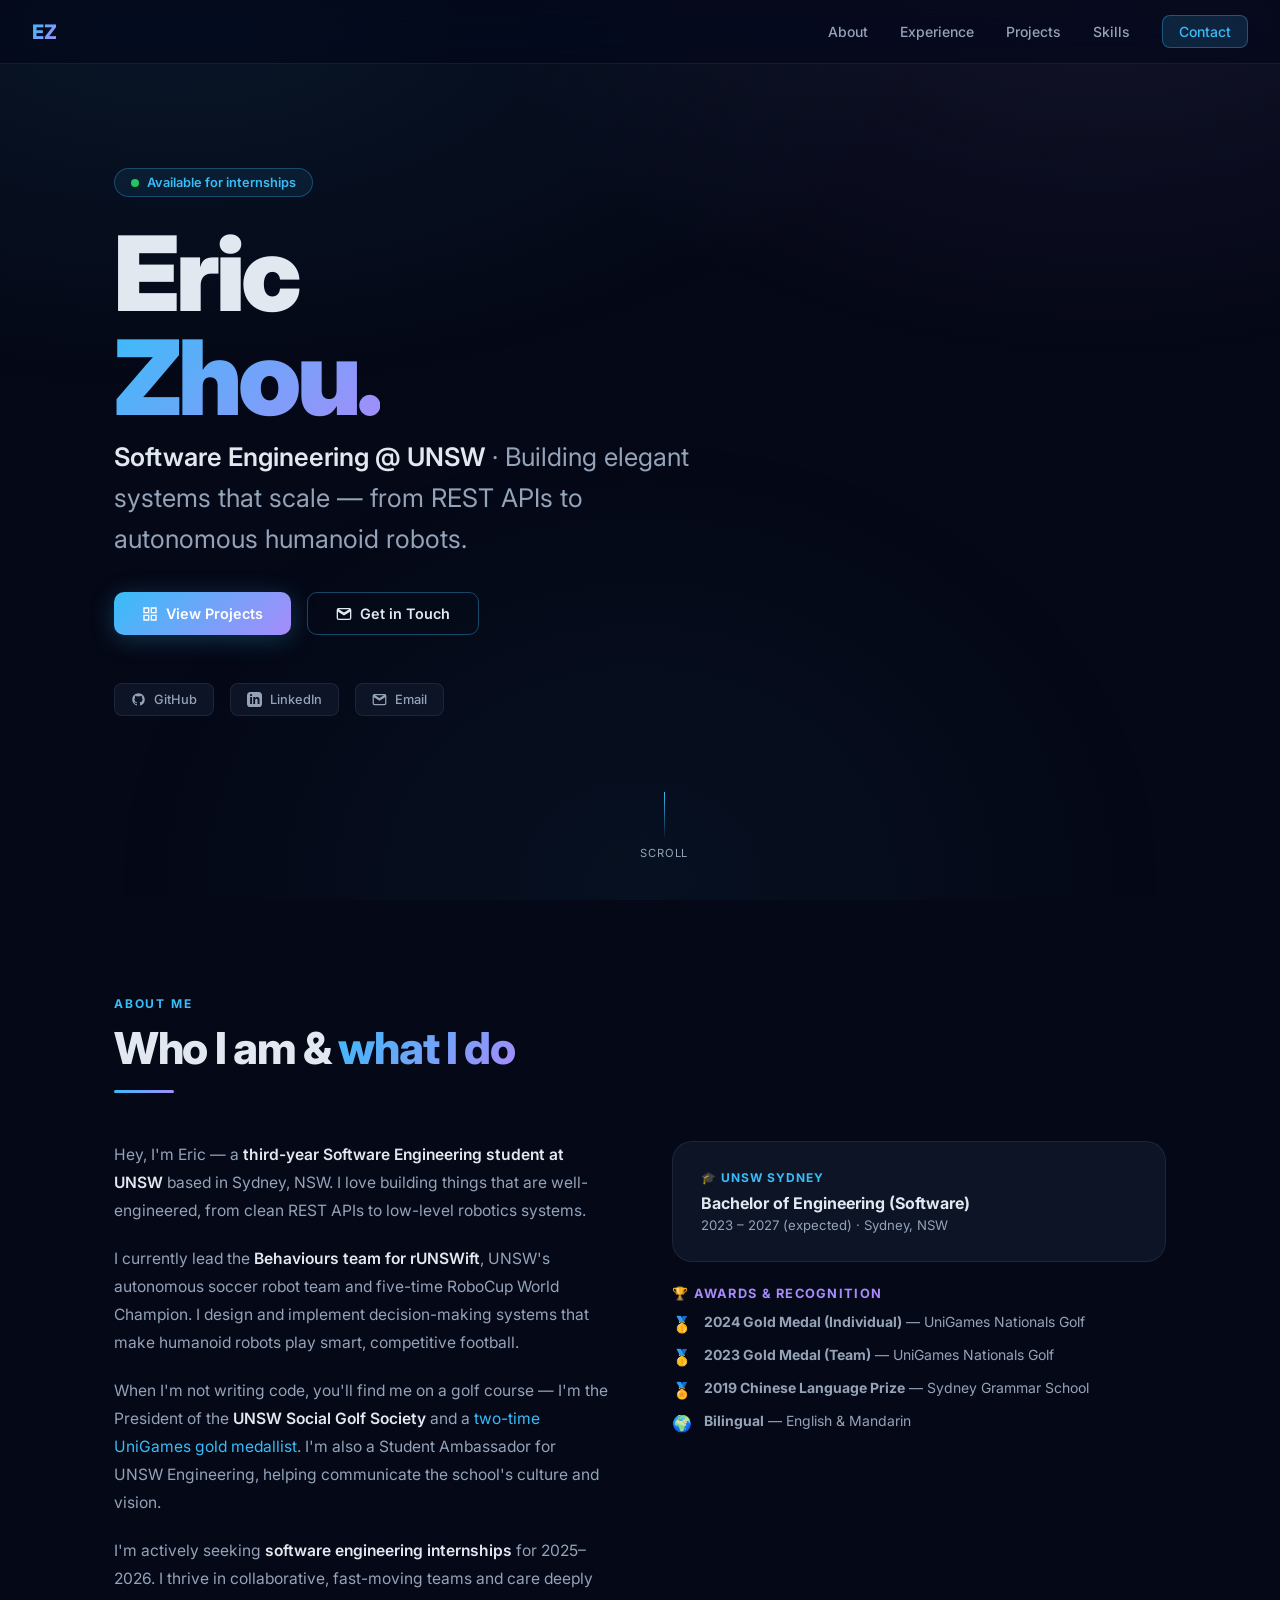
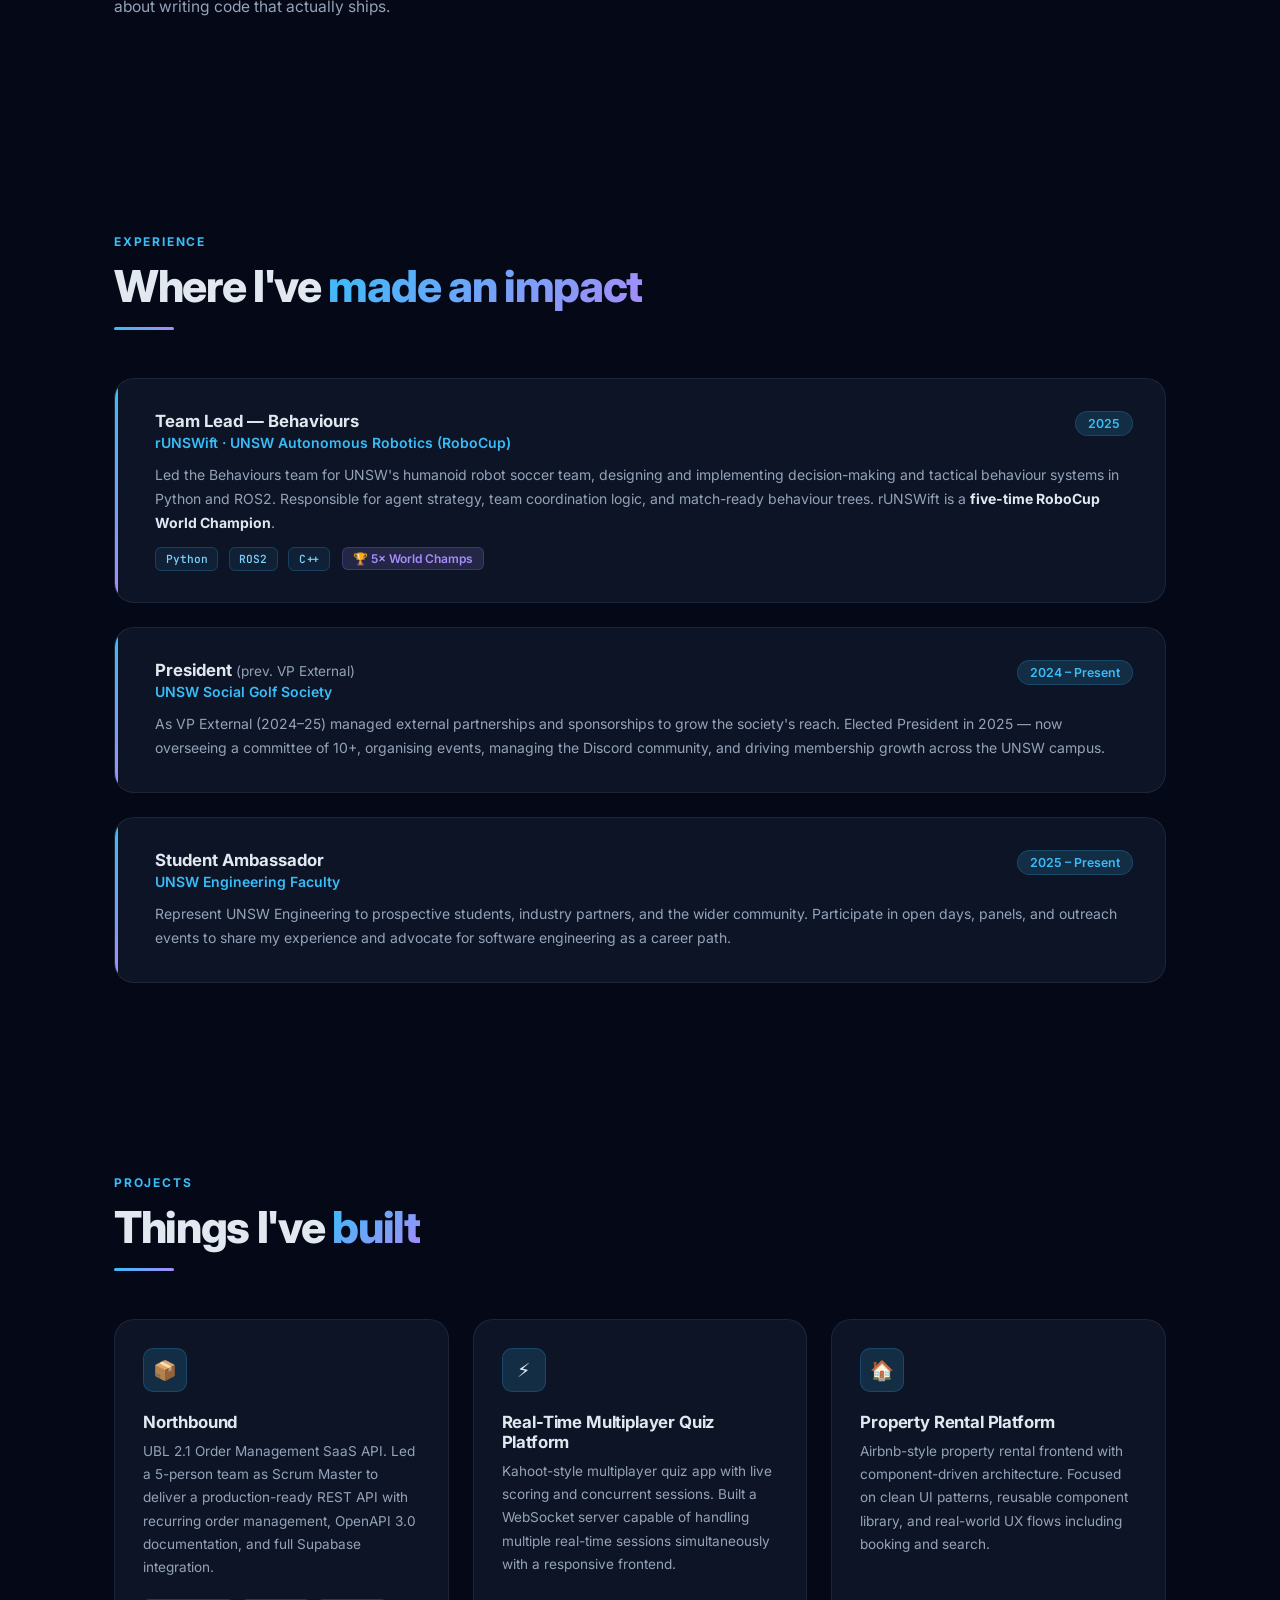
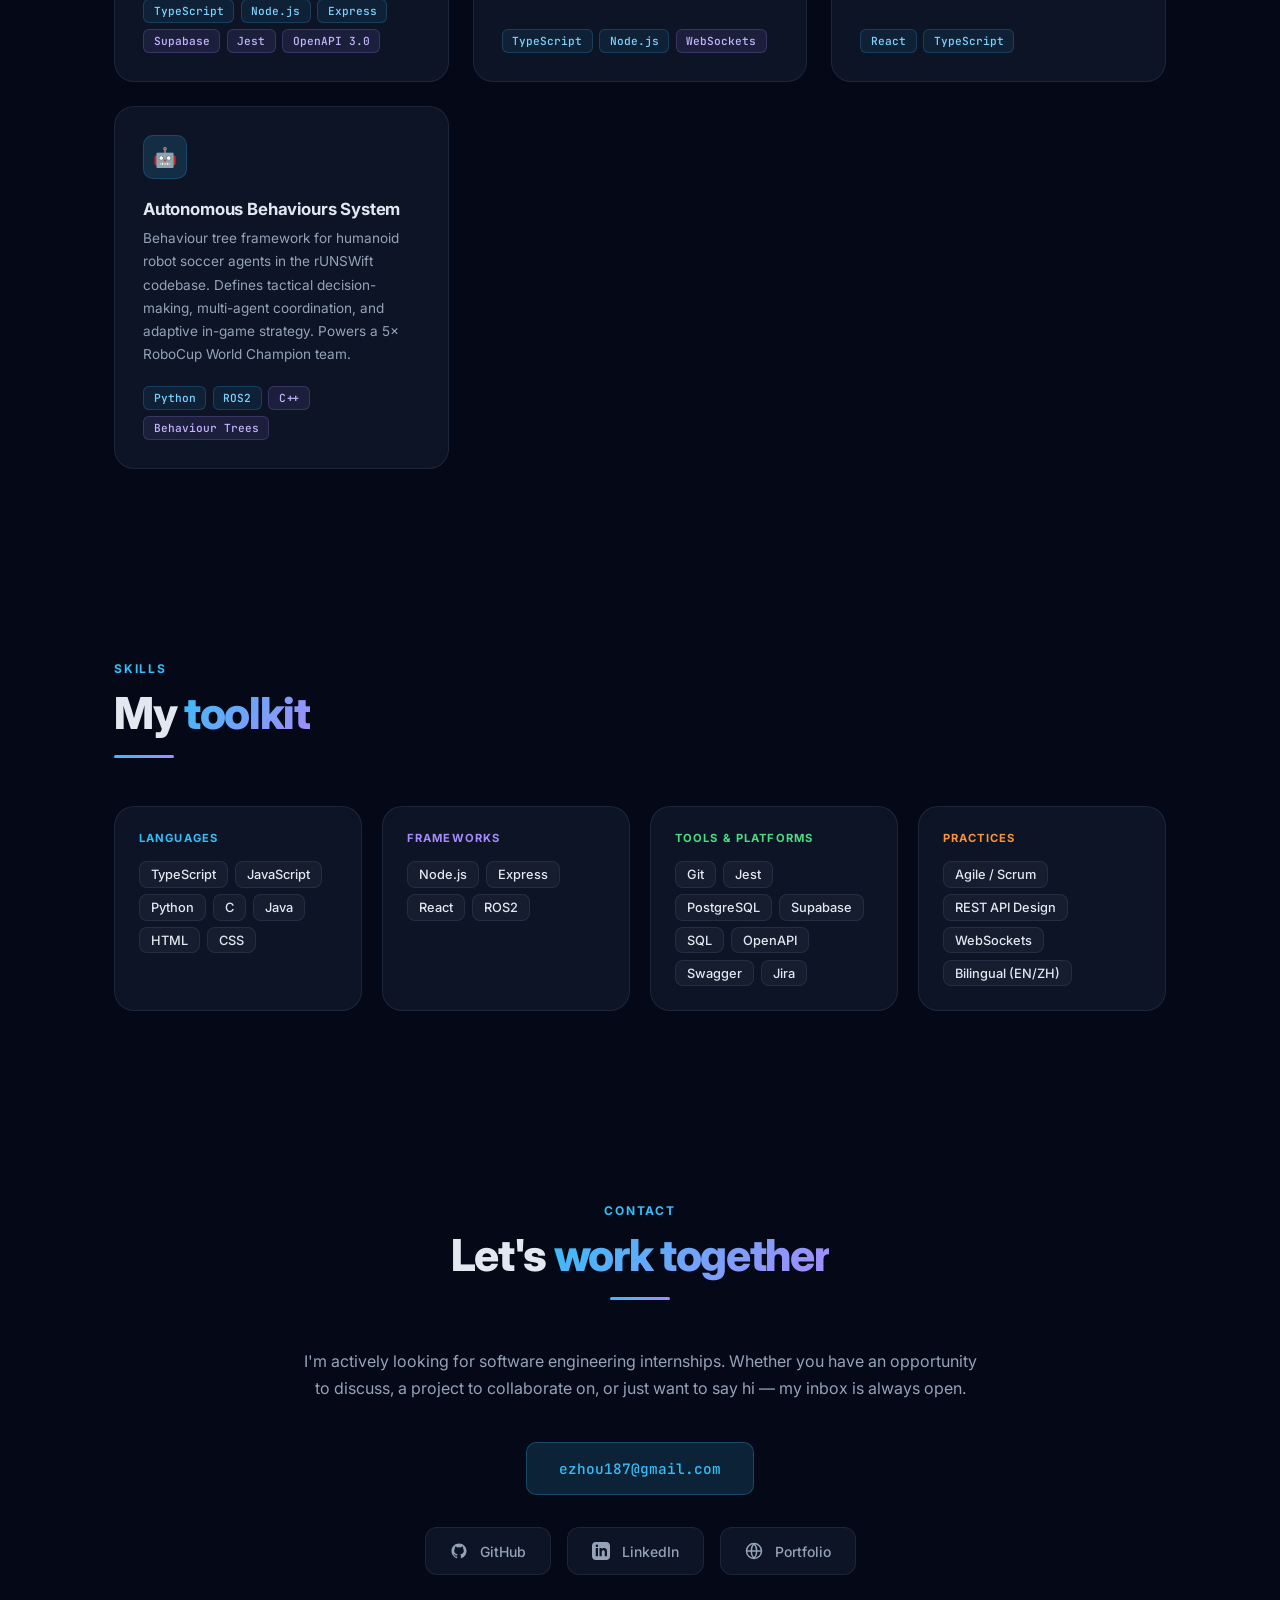
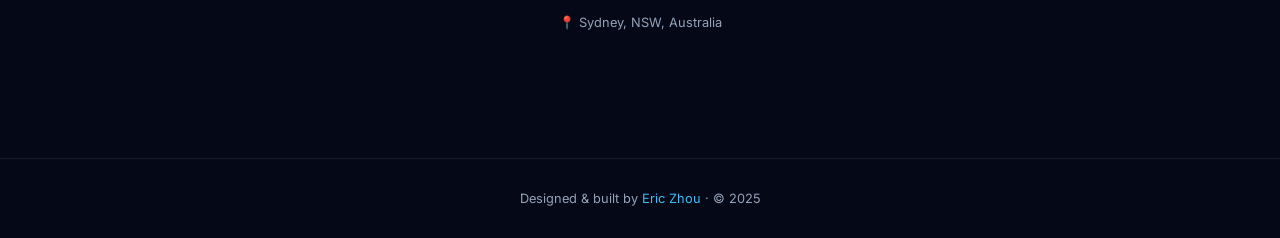
==== commit 5d0d04cc: "perf: remove heavy animations and floating orbs causing lag" ====
--- a/index.html
+++ b/index.html
@@ -64,10 +64,9 @@
         radial-gradient(ellipse 70% 50% at 20% 10%, rgba(56,189,248,0.08) 0%, transparent 70%),
         radial-gradient(ellipse 60% 60% at 80% 0%,  rgba(167,139,250,0.10) 0%, transparent 70%),
         radial-gradient(ellipse 50% 60% at 50% 90%, rgba(56,189,248,0.05) 0%, transparent 70%);
-      animation: bgShift 18s ease-in-out infinite alternate;
-    }
-    @keyframes bgShift {
-      0%   { transform: translate(0,0) scale(1); }
+      animation: none;
+    }
+    
       50%  { transform: translate(2%,1%) scale(1.03); }
       100% { transform: translate(-1%,2%) scale(1.01); }
     }
@@ -80,27 +79,17 @@
       opacity: 0.18;
       z-index: -1;
       pointer-events: none;
-      animation: float 12s ease-in-out infinite;
-    }
-    .orb-1 { width: 400px; height: 400px; background: #38bdf8; top: -100px; left: -100px; animation-duration: 14s; }
-    .orb-2 { width: 500px; height: 500px; background: #a78bfa; top: 20%; right: -150px; animation-duration: 18s; animation-delay: -6s; }
-    .orb-3 { width: 300px; height: 300px; background: #38bdf8; bottom: 10%; left: 20%; animation-duration: 10s; animation-delay: -3s; }
-    @keyframes float {
-      0%, 100% { transform: translateY(0) scale(1); }
+      
+    }
+    .orb-1 { width: 400px; height: 400px; background: #38bdf8; top: -100px; left: -100px;  }
+    .orb-2 { width: 500px; height: 500px; background: #a78bfa; top: 20%; right: -150px;  animation-delay: -6s; }
+    .orb-3 { width: 300px; height: 300px; background: #38bdf8; bottom: 10%; left: 20%;  animation-delay: -3s; }
+    
       50%       { transform: translateY(-30px) scale(1.05); }
     }
 
     /* ─── Grid lines overlay ────────────────────────────── */
-    .grid-bg {
-      position: fixed;
-      inset: 0;
-      z-index: -1;
-      background-image:
-        linear-gradient(rgba(56,189,248,0.025) 1px, transparent 1px),
-        linear-gradient(90deg, rgba(56,189,248,0.025) 1px, transparent 1px);
-      background-size: 60px 60px;
-      pointer-events: none;
-    }
+    .grid-bg { display: none; }
 
     /* ─── Navigation ────────────────────────────────────── */
     nav {
@@ -782,10 +771,7 @@
 
 <!-- Background layers -->
 <div class="bg-canvas"></div>
-<div class="grid-bg"></div>
-<div class="orb orb-1"></div>
-<div class="orb orb-2"></div>
-<div class="orb orb-3"></div>
+
 
 <!-- ─── Navigation ─────────────────────────────────────── -->
 <nav id="nav">
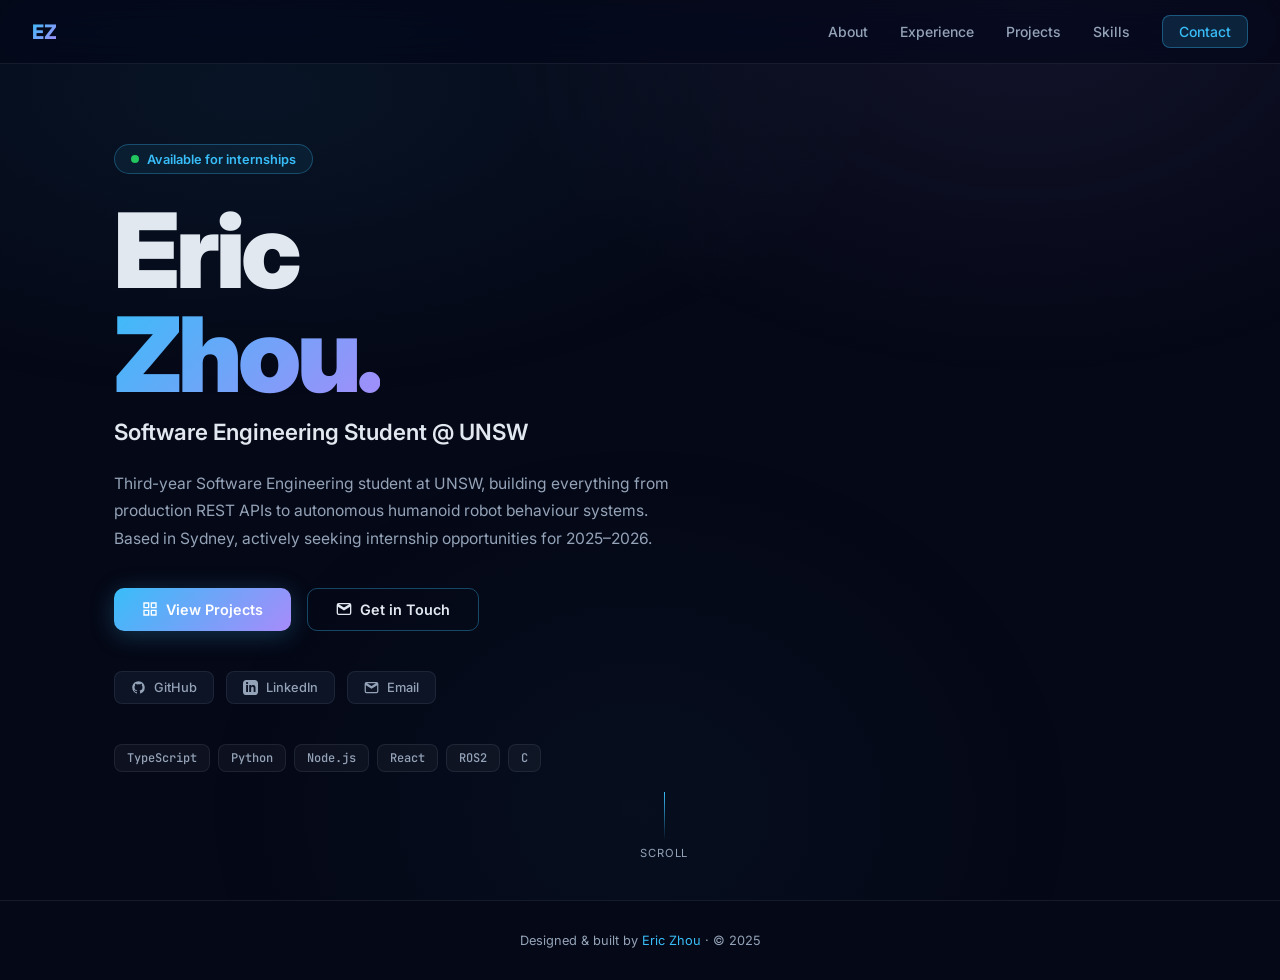
==== commit a015f0db: "feat: multi-page portfolio with separate pages for projects, experience, skills, contact" ====
--- a/index.html
+++ b/index.html
@@ -8,235 +8,18 @@
   <link rel="preconnect" href="https://fonts.googleapis.com" />
   <link rel="preconnect" href="https://fonts.gstatic.com" crossorigin />
   <link href="https://fonts.googleapis.com/css2?family=Inter:wght@300;400;500;600;700;800;900&family=JetBrains+Mono:wght@400;500&display=swap" rel="stylesheet" />
+  <link rel="stylesheet" href="style.css" />
   <style>
-    /* ─── Reset & Variables ─────────────────────────────── */
-    *, *::before, *::after { box-sizing: border-box; margin: 0; padding: 0; }
-
-    :root {
-      --bg:           #050816;
-      --bg-2:         #0a0f1e;
-      --bg-card:      #0d1426;
-      --bg-card-h:    #111827;
-      --accent:       #38bdf8;
-      --accent-dim:   rgba(56,189,248,0.15);
-      --accent-glow:  rgba(56,189,248,0.35);
-      --purple:       #a78bfa;
-      --purple-dim:   rgba(167,139,250,0.15);
-      --grad:         linear-gradient(135deg,#38bdf8,#a78bfa);
-      --text:         #e2e8f0;
-      --muted:        #94a3b8;
-      --border:       rgba(148,163,184,0.12);
-      --border-h:     rgba(56,189,248,0.35);
-      --r:            14px;
-      --r-lg:         20px;
-      --transition:   0.25s cubic-bezier(0.4,0,0.2,1);
-    }
-
-    html { scroll-behavior: smooth; font-size: 16px; }
-
-    body {
-      font-family: 'Inter', system-ui, sans-serif;
-      background-color: var(--bg);
-      color: var(--text);
-      min-height: 100vh;
-      overflow-x: hidden;
-      -webkit-font-smoothing: antialiased;
-    }
-
-    a { color: inherit; text-decoration: none; }
-    img { display: block; max-width: 100%; }
-    ul { list-style: none; }
-
-    /* ─── Animated background ───────────────────────────── */
-    .bg-canvas {
-      position: fixed;
-      inset: 0;
-      z-index: -2;
-      overflow: hidden;
-      pointer-events: none;
-    }
-    .bg-canvas::before {
-      content: '';
-      position: absolute;
-      width: 120vw; height: 120vh;
-      top: -10vh; left: -10vw;
-      background:
-        radial-gradient(ellipse 70% 50% at 20% 10%, rgba(56,189,248,0.08) 0%, transparent 70%),
-        radial-gradient(ellipse 60% 60% at 80% 0%,  rgba(167,139,250,0.10) 0%, transparent 70%),
-        radial-gradient(ellipse 50% 60% at 50% 90%, rgba(56,189,248,0.05) 0%, transparent 70%);
-      animation: none;
-    }
-    
-      50%  { transform: translate(2%,1%) scale(1.03); }
-      100% { transform: translate(-1%,2%) scale(1.01); }
-    }
-
-    /* Floating orbs */
-    .orb {
-      position: fixed;
-      border-radius: 50%;
-      filter: blur(80px);
-      opacity: 0.18;
-      z-index: -1;
-      pointer-events: none;
-      
-    }
-    .orb-1 { width: 400px; height: 400px; background: #38bdf8; top: -100px; left: -100px;  }
-    .orb-2 { width: 500px; height: 500px; background: #a78bfa; top: 20%; right: -150px;  animation-delay: -6s; }
-    .orb-3 { width: 300px; height: 300px; background: #38bdf8; bottom: 10%; left: 20%;  animation-delay: -3s; }
-    
-      50%       { transform: translateY(-30px) scale(1.05); }
-    }
-
-    /* ─── Grid lines overlay ────────────────────────────── */
-    .grid-bg { display: none; }
-
-    /* ─── Navigation ────────────────────────────────────── */
-    nav {
-      position: fixed;
-      top: 0; left: 0; right: 0;
-      z-index: 100;
-      padding: 0 2rem;
-      height: 64px;
-      display: flex;
-      align-items: center;
-      justify-content: space-between;
-      background: rgba(5,8,22,0.7);
-      backdrop-filter: blur(20px) saturate(180%);
-      -webkit-backdrop-filter: blur(20px) saturate(180%);
-      border-bottom: 1px solid var(--border);
-      transition: background var(--transition);
-    }
-    nav.scrolled {
-      background: rgba(5,8,22,0.92);
-      border-bottom-color: rgba(56,189,248,0.15);
-    }
-    .nav-logo {
-      font-size: 1.25rem;
-      font-weight: 800;
-      background: var(--grad);
-      -webkit-background-clip: text;
-      -webkit-text-fill-color: transparent;
-      background-clip: text;
-      letter-spacing: -0.02em;
-    }
-    .nav-links {
-      display: flex;
-      gap: 2rem;
-      align-items: center;
-    }
-    .nav-links a {
-      font-size: 0.875rem;
-      font-weight: 500;
-      color: var(--muted);
-      transition: color var(--transition);
-      position: relative;
-    }
-    .nav-links a::after {
-      content: '';
-      position: absolute;
-      bottom: -4px; left: 0; right: 0;
-      height: 2px;
-      background: var(--grad);
-      transform: scaleX(0);
-      transform-origin: left;
-      transition: transform var(--transition);
-      border-radius: 1px;
-    }
-    .nav-links a:hover, .nav-links a.active { color: var(--text); }
-    .nav-links a:hover::after, .nav-links a.active::after { transform: scaleX(1); }
-    .nav-cta {
-      font-size: 0.8rem;
-      font-weight: 600;
-      padding: 0.45rem 1rem;
-      border-radius: 8px;
-      background: var(--accent-dim);
-      border: 1px solid var(--accent-glow);
-      color: var(--accent) !important;
-      transition: background var(--transition), box-shadow var(--transition);
-    }
-    .nav-cta:hover { background: rgba(56,189,248,0.25) !important; box-shadow: 0 0 20px var(--accent-glow); }
-    .nav-cta::after { display: none; }
-
-    .hamburger {
-      display: none;
-      flex-direction: column;
-      gap: 5px;
-      cursor: pointer;
-      padding: 4px;
-    }
-    .hamburger span {
-      display: block;
-      width: 24px; height: 2px;
-      background: var(--muted);
-      border-radius: 2px;
-      transition: all var(--transition);
-    }
-
-    /* ─── Section base ──────────────────────────────────── */
-    section {
-      padding: 6rem 1.5rem;
-      max-width: 1100px;
-      margin: 0 auto;
-    }
-
-    .section-label {
-      font-size: 0.75rem;
-      font-weight: 700;
-      letter-spacing: 0.15em;
-      text-transform: uppercase;
-      color: var(--accent);
-      margin-bottom: 0.75rem;
-    }
-
-    .section-title {
-      font-size: clamp(1.75rem, 4vw, 2.75rem);
-      font-weight: 800;
-      letter-spacing: -0.03em;
-      line-height: 1.15;
-      margin-bottom: 1rem;
-    }
-
-    .section-title span {
-      background: var(--grad);
-      -webkit-background-clip: text;
-      -webkit-text-fill-color: transparent;
-      background-clip: text;
-    }
-
-    .section-divider {
-      width: 60px; height: 3px;
-      background: var(--grad);
-      border-radius: 2px;
-      margin-bottom: 3rem;
-    }
-
-    /* ─── Scroll reveal ─────────────────────────────────── */
-    .reveal {
-      opacity: 0;
-      transform: translateY(30px);
-      transition: opacity 0.7s cubic-bezier(0.4,0,0.2,1), transform 0.7s cubic-bezier(0.4,0,0.2,1);
-    }
-    .reveal.visible {
-      opacity: 1;
-      transform: translateY(0);
-    }
-    .reveal-delay-1 { transition-delay: 0.1s; }
-    .reveal-delay-2 { transition-delay: 0.2s; }
-    .reveal-delay-3 { transition-delay: 0.3s; }
-    .reveal-delay-4 { transition-delay: 0.4s; }
-
     /* ─── Hero ──────────────────────────────────────────── */
     #hero {
       min-height: 100vh;
       display: flex;
       flex-direction: column;
       justify-content: center;
-      padding-top: 80px;
+      position: relative;
+      padding: 80px 1.5rem 4rem;
       max-width: 1100px;
       margin: 0 auto;
-      padding-left: 1.5rem;
-      padding-right: 1.5rem;
     }
 
     .hero-badge {
@@ -282,57 +65,38 @@
     }
 
     .hero-tagline {
-      font-size: clamp(1.1rem, 2.5vw, 1.6rem);
+      font-size: clamp(1.1rem, 2.5vw, 1.4rem);
       font-weight: 400;
       color: var(--muted);
-      margin-bottom: 2rem;
-      max-width: 600px;
+      margin-bottom: 1.25rem;
+      max-width: 620px;
       line-height: 1.6;
       animation: fadeInUp 0.8s ease 0.2s both;
     }
     .hero-tagline strong { color: var(--text); font-weight: 600; }
 
+    .hero-bio {
+      font-size: 0.975rem;
+      color: var(--muted);
+      max-width: 580px;
+      line-height: 1.75;
+      margin-bottom: 2.25rem;
+      animation: fadeInUp 0.8s ease 0.25s both;
+    }
+
     .hero-btns {
       display: flex;
       flex-wrap: wrap;
       gap: 1rem;
-      margin-bottom: 3rem;
+      margin-bottom: 2.5rem;
       animation: fadeInUp 0.8s ease 0.3s both;
     }
 
-    .btn-primary {
-      display: inline-flex;
-      align-items: center;
-      gap: 0.5rem;
-      padding: 0.75rem 1.75rem;
-      border-radius: 10px;
-      font-size: 0.9rem;
-      font-weight: 600;
-      background: var(--grad);
-      color: #fff;
-      box-shadow: 0 4px 24px rgba(56,189,248,0.25);
-      transition: transform var(--transition), box-shadow var(--transition), opacity var(--transition);
-    }
-    .btn-primary:hover { transform: translateY(-2px); box-shadow: 0 8px 32px rgba(56,189,248,0.4); }
-
-    .btn-outline {
-      display: inline-flex;
-      align-items: center;
-      gap: 0.5rem;
-      padding: 0.75rem 1.75rem;
-      border-radius: 10px;
-      font-size: 0.9rem;
-      font-weight: 600;
-      background: transparent;
-      border: 1px solid var(--border-h);
-      color: var(--text);
-      transition: background var(--transition), transform var(--transition), border-color var(--transition);
-    }
-    .btn-outline:hover { background: var(--accent-dim); transform: translateY(-2px); }
-
     .hero-social {
       display: flex;
-      gap: 1rem;
+      gap: 0.75rem;
+      flex-wrap: wrap;
+      margin-bottom: 2.5rem;
       animation: fadeInUp 0.8s ease 0.4s both;
     }
     .social-pill {
@@ -349,7 +113,25 @@
       transition: all var(--transition);
     }
     .social-pill:hover { color: var(--accent); border-color: var(--accent-glow); background: var(--accent-dim); transform: translateY(-2px); }
-    .social-pill svg { flex-shrink: 0; }
+
+    .stack-row {
+      display: flex;
+      flex-wrap: wrap;
+      gap: 0.5rem;
+      animation: fadeInUp 0.8s ease 0.45s both;
+    }
+    .stack-chip {
+      font-family: 'JetBrains Mono', monospace;
+      font-size: 0.75rem;
+      font-weight: 500;
+      padding: 0.3rem 0.75rem;
+      border-radius: 8px;
+      background: rgba(255,255,255,0.04);
+      border: 1px solid var(--border);
+      color: var(--muted);
+      transition: all var(--transition);
+    }
+    .stack-chip:hover { border-color: var(--accent-glow); color: var(--accent); background: var(--accent-dim); }
 
     .hero-scroll {
       position: absolute;
@@ -377,7 +159,6 @@
       51%  { transform-origin: bottom; }
       100% { transform: scaleY(0); transform-origin: bottom; opacity: 0; }
     }
-
     @keyframes fadeInDown {
       from { opacity: 0; transform: translateY(-20px); }
       to   { opacity: 1; transform: translateY(0); }
@@ -387,401 +168,23 @@
       to   { opacity: 1; transform: translateY(0); }
     }
 
-    /* ─── About ─────────────────────────────────────────── */
-    .about-grid {
-      display: grid;
-      grid-template-columns: 1fr 1fr;
-      gap: 4rem;
-      align-items: start;
-    }
-    .about-text p {
-      color: var(--muted);
-      line-height: 1.8;
-      margin-bottom: 1.25rem;
-      font-size: 0.975rem;
-    }
-    .about-text p strong { color: var(--text); font-weight: 600; }
-    .about-text p a { color: var(--accent); border-bottom: 1px solid transparent; transition: border-color var(--transition); }
-    .about-text p a:hover { border-color: var(--accent); }
-
-    .edu-card {
-      background: var(--bg-card);
-      border: 1px solid var(--border);
-      border-radius: var(--r-lg);
-      padding: 1.75rem;
-      margin-bottom: 1rem;
-      transition: border-color var(--transition), transform var(--transition);
-    }
-    .edu-card:hover { border-color: var(--border-h); transform: translateY(-2px); }
-    .edu-logo {
-      font-size: 0.75rem;
-      font-weight: 700;
-      letter-spacing: 0.08em;
-      text-transform: uppercase;
-      color: var(--accent);
-      margin-bottom: 0.5rem;
-    }
-    .edu-degree {
-      font-size: 1rem;
-      font-weight: 700;
-      margin-bottom: 0.25rem;
-    }
-    .edu-meta {
-      font-size: 0.825rem;
-      color: var(--muted);
-    }
-
-    .awards-list {
-      margin-top: 1.5rem;
-    }
-    .awards-list h4 {
-      font-size: 0.8rem;
-      font-weight: 700;
-      letter-spacing: 0.1em;
-      text-transform: uppercase;
-      color: var(--purple);
-      margin-bottom: 0.75rem;
-    }
-    .award-item {
-      display: flex;
-      align-items: flex-start;
-      gap: 0.75rem;
-      margin-bottom: 0.75rem;
-      font-size: 0.875rem;
-      color: var(--muted);
-    }
-    .award-icon {
-      font-size: 1rem;
-      flex-shrink: 0;
-      margin-top: 1px;
-    }
-
-    /* ─── Experience ────────────────────────────────────── */
-    .exp-list {
-      display: flex;
-      flex-direction: column;
-      gap: 1.5rem;
-    }
-    .exp-card {
-      position: relative;
-      background: var(--bg-card);
-      border: 1px solid var(--border);
-      border-radius: var(--r-lg);
-      padding: 2rem 2rem 2rem 2.5rem;
-      transition: border-color var(--transition), transform var(--transition), box-shadow var(--transition);
-      overflow: hidden;
-    }
-    .exp-card::before {
-      content: '';
-      position: absolute;
-      left: 0; top: 0; bottom: 0;
-      width: 3px;
-      background: var(--grad);
-      border-radius: 3px 0 0 3px;
-    }
-    .exp-card:hover {
-      border-color: var(--border-h);
-      transform: translateX(4px);
-      box-shadow: 0 0 40px rgba(56,189,248,0.05);
-    }
-    .exp-header {
-      display: flex;
-      align-items: flex-start;
-      justify-content: space-between;
-      gap: 1rem;
-      margin-bottom: 0.75rem;
-      flex-wrap: wrap;
-    }
-    .exp-role {
-      font-size: 1.05rem;
-      font-weight: 700;
-      margin-bottom: 0.2rem;
-    }
-    .exp-org {
-      font-size: 0.875rem;
-      color: var(--accent);
-      font-weight: 600;
-    }
-    .exp-date {
-      font-size: 0.775rem;
-      font-weight: 600;
-      padding: 0.25rem 0.75rem;
-      border-radius: 100px;
-      background: var(--accent-dim);
-      border: 1px solid rgba(56,189,248,0.2);
-      color: var(--accent);
-      white-space: nowrap;
-    }
-    .exp-desc {
-      font-size: 0.875rem;
-      color: var(--muted);
-      line-height: 1.7;
-    }
-    .exp-badge {
-      display: inline-flex;
-      align-items: center;
-      gap: 0.35rem;
-      margin-top: 0.75rem;
-      font-size: 0.75rem;
-      font-weight: 600;
-      padding: 0.2rem 0.6rem;
-      border-radius: 6px;
-      background: var(--purple-dim);
-      color: var(--purple);
-      border: 1px solid rgba(167,139,250,0.2);
-    }
-
-    /* ─── Projects ──────────────────────────────────────── */
-    .projects-grid {
-      display: grid;
-      grid-template-columns: repeat(auto-fill, minmax(300px, 1fr));
-      gap: 1.5rem;
-    }
-    .project-card {
-      background: var(--bg-card);
-      border: 1px solid var(--border);
-      border-radius: var(--r-lg);
-      padding: 1.75rem;
-      display: flex;
-      flex-direction: column;
-      transition: border-color var(--transition), transform var(--transition), box-shadow var(--transition);
-      position: relative;
-      overflow: hidden;
-    }
-    .project-card::after {
-      content: '';
-      position: absolute;
-      inset: 0;
-      background: radial-gradient(circle at 0% 0%, rgba(56,189,248,0.04) 0%, transparent 60%);
-      opacity: 0;
-      transition: opacity var(--transition);
-    }
-    .project-card:hover {
-      border-color: var(--border-h);
-      transform: translateY(-5px);
-      box-shadow: 0 20px 60px rgba(56,189,248,0.08);
-    }
-    .project-card:hover::after { opacity: 1; }
-
-    .project-icon {
-      width: 44px; height: 44px;
-      border-radius: 10px;
-      background: var(--accent-dim);
-      border: 1px solid rgba(56,189,248,0.2);
-      display: flex;
-      align-items: center;
-      justify-content: center;
-      margin-bottom: 1.25rem;
-      font-size: 1.2rem;
-    }
-    .project-title {
-      font-size: 1.05rem;
-      font-weight: 700;
-      margin-bottom: 0.5rem;
-      letter-spacing: -0.01em;
-    }
-    .project-desc {
-      font-size: 0.85rem;
-      color: var(--muted);
-      line-height: 1.7;
-      margin-bottom: 1.25rem;
-      flex: 1;
-    }
-    .project-tags {
-      display: flex;
-      flex-wrap: wrap;
-      gap: 0.4rem;
-    }
-    .tag {
-      font-family: 'JetBrains Mono', monospace;
-      font-size: 0.7rem;
-      font-weight: 500;
-      padding: 0.25rem 0.6rem;
-      border-radius: 6px;
-      background: rgba(167,139,250,0.1);
-      border: 1px solid rgba(167,139,250,0.2);
-      color: #c4b5fd;
-      transition: all var(--transition);
-    }
-    .tag-blue {
-      background: rgba(56,189,248,0.08);
-      border-color: rgba(56,189,248,0.2);
-      color: #7dd3fc;
-    }
-    .project-card:hover .tag { border-color: rgba(167,139,250,0.4); }
-    .project-card:hover .tag-blue { border-color: rgba(56,189,248,0.4); }
-
-    .project-links {
-      display: flex;
-      gap: 0.5rem;
-      margin-top: 1rem;
-    }
-    .project-link {
-      font-size: 0.775rem;
-      font-weight: 600;
-      padding: 0.35rem 0.8rem;
-      border-radius: 6px;
-      border: 1px solid var(--border);
-      color: var(--muted);
-      transition: all var(--transition);
-    }
-    .project-link:hover { color: var(--accent); border-color: var(--accent-glow); background: var(--accent-dim); }
-
-    /* ─── Skills ────────────────────────────────────────── */
-    .skills-grid {
-      display: grid;
-      grid-template-columns: repeat(auto-fill, minmax(240px, 1fr));
-      gap: 1.25rem;
-    }
-    .skill-group {
-      background: var(--bg-card);
-      border: 1px solid var(--border);
-      border-radius: var(--r-lg);
-      padding: 1.5rem;
-      transition: border-color var(--transition), transform var(--transition);
-    }
-    .skill-group:hover { border-color: var(--border-h); transform: translateY(-3px); }
-    .skill-group-title {
-      font-size: 0.7rem;
-      font-weight: 700;
-      letter-spacing: 0.1em;
-      text-transform: uppercase;
-      margin-bottom: 1rem;
-    }
-    .skill-group-title.blue { color: var(--accent); }
-    .skill-group-title.purple { color: var(--purple); }
-    .skill-group-title.green { color: #4ade80; }
-    .skill-group-title.orange { color: #fb923c; }
-
-    .skill-chips {
-      display: flex;
-      flex-wrap: wrap;
-      gap: 0.4rem;
-    }
-    .chip {
-      font-size: 0.8rem;
-      font-weight: 500;
-      padding: 0.3rem 0.7rem;
-      border-radius: 8px;
-      background: rgba(255,255,255,0.04);
-      border: 1px solid var(--border);
-      color: var(--text);
-      transition: all var(--transition);
-    }
-    .chip:hover { background: var(--accent-dim); border-color: var(--accent-glow); color: var(--accent); }
-    .chip.purple:hover { background: var(--purple-dim); border-color: rgba(167,139,250,0.4); color: var(--purple); }
-
-    /* ─── Contact ───────────────────────────────────────── */
-    #contact {
-      padding-bottom: 8rem;
-    }
-    .contact-wrapper {
-      max-width: 680px;
-      margin: 0 auto;
-      text-align: center;
-    }
-    .contact-wrapper .section-divider { margin: 0 auto 3rem; }
-    .contact-tagline {
-      font-size: 1rem;
-      color: var(--muted);
-      line-height: 1.7;
-      margin-bottom: 2.5rem;
-    }
-    .contact-cards {
-      display: flex;
-      flex-wrap: wrap;
-      gap: 1rem;
-      justify-content: center;
-      margin-bottom: 2.5rem;
-    }
-    .contact-card {
-      display: flex;
-      align-items: center;
-      gap: 0.75rem;
-      padding: 0.875rem 1.5rem;
-      border-radius: 12px;
-      background: var(--bg-card);
-      border: 1px solid var(--border);
-      font-size: 0.875rem;
-      font-weight: 500;
-      color: var(--muted);
-      transition: all var(--transition);
-    }
-    .contact-card:hover {
-      color: var(--text);
-      border-color: var(--border-h);
-      transform: translateY(-3px);
-      box-shadow: 0 8px 32px rgba(56,189,248,0.1);
-    }
-    .contact-card svg { flex-shrink: 0; }
-    .contact-email {
-      font-family: 'JetBrains Mono', monospace;
-      font-size: 0.9rem;
-      font-weight: 500;
-      color: var(--accent);
-      background: var(--accent-dim);
-      border: 1px solid rgba(56,189,248,0.25);
-      border-radius: 10px;
-      padding: 1rem 2rem;
-      display: inline-block;
-      margin-bottom: 2rem;
-      transition: all var(--transition);
-    }
-    .contact-email:hover { background: rgba(56,189,248,0.2); box-shadow: 0 0 30px rgba(56,189,248,0.2); }
-
-    /* ─── Footer ────────────────────────────────────────── */
-    footer {
-      border-top: 1px solid var(--border);
-      text-align: center;
-      padding: 2rem 1.5rem;
-      font-size: 0.8rem;
-      color: var(--muted);
-    }
-    footer span { color: var(--accent); }
-
-    /* ─── Responsive ────────────────────────────────────── */
     @media (max-width: 768px) {
-      .nav-links { display: none; }
-      .nav-links.open {
-        display: flex;
-        flex-direction: column;
-        position: fixed;
-        top: 64px; left: 0; right: 0;
-        background: rgba(5,8,22,0.97);
-        backdrop-filter: blur(20px);
-        padding: 2rem 1.5rem;
-        gap: 1.25rem;
-        border-bottom: 1px solid var(--border);
-        z-index: 99;
-      }
-      .nav-links.open a { font-size: 1rem; }
-      .hamburger { display: flex; }
-      .about-grid { grid-template-columns: 1fr; gap: 2rem; }
       .hero-btns { gap: 0.75rem; }
       .btn-primary, .btn-outline { width: 100%; justify-content: center; }
-      .hero-social { flex-wrap: wrap; }
-    }
-
-    @media (max-width: 480px) {
-      section { padding: 4rem 1rem; }
     }
   </style>
 </head>
 <body>
 
-<!-- Background layers -->
-<div class="bg-canvas"></div>
-
-
 <!-- ─── Navigation ─────────────────────────────────────── -->
 <nav id="nav">
-  <a href="#hero" class="nav-logo">EZ</a>
+  <a href="index.html" class="nav-logo">EZ</a>
   <div class="nav-links" id="navLinks">
-    <a href="#about">About</a>
-    <a href="#experience">Experience</a>
-    <a href="#projects">Projects</a>
-    <a href="#skills">Skills</a>
-    <a href="#contact" class="nav-cta">Contact</a>
+    <a href="about.html">About</a>
+    <a href="experience.html">Experience</a>
+    <a href="projects.html">Projects</a>
+    <a href="skills.html">Skills</a>
+    <a href="contact.html" class="nav-cta">Contact</a>
   </div>
   <div class="hamburger" id="hamburger" aria-label="Toggle menu">
     <span></span><span></span><span></span>
@@ -789,7 +192,7 @@
 </nav>
 
 <!-- ─── Hero ───────────────────────────────────────────── -->
-<section id="hero" style="position:relative;">
+<section id="hero">
   <div class="hero-badge">
     <span class="dot"></span>
     Available for internships
@@ -800,16 +203,19 @@
   </h1>
 
   <p class="hero-tagline">
-    <strong>Software Engineering @ UNSW</strong> · Building elegant systems that scale —
-    from REST APIs to autonomous humanoid robots.
+    <strong>Software Engineering Student @ UNSW</strong>
   </p>
 
+  <p class="hero-bio">
+    Third-year Software Engineering student at UNSW, building everything from production REST APIs to autonomous humanoid robot behaviour systems. Based in Sydney, actively seeking internship opportunities for 2025–2026.
+  </p>
+
   <div class="hero-btns">
-    <a href="#projects" class="btn-primary">
+    <a href="projects.html" class="btn-primary">
       <svg width="16" height="16" fill="none" stroke="currentColor" stroke-width="2" viewBox="0 0 24 24"><path d="M3 3h7v7H3zM14 3h7v7h-7zM14 14h7v7h-7zM3 14h7v7H3z"/></svg>
       View Projects
     </a>
-    <a href="#contact" class="btn-outline">
+    <a href="contact.html" class="btn-outline">
       <svg width="16" height="16" fill="none" stroke="currentColor" stroke-width="2" viewBox="0 0 24 24"><path d="M20 4H4c-1.1 0-2 .9-2 2v12c0 1.1.9 2 2 2h16c1.1 0 2-.9 2-2V6c0-1.1-.9-2-2-2zm0 4l-8 5-8-5V6l8 5 8-5v2z"/></svg>
       Get in Touch
     </a>
@@ -830,277 +236,18 @@
     </a>
   </div>
 
+  <div class="stack-row">
+    <span class="stack-chip">TypeScript</span>
+    <span class="stack-chip">Python</span>
+    <span class="stack-chip">Node.js</span>
+    <span class="stack-chip">React</span>
+    <span class="stack-chip">ROS2</span>
+    <span class="stack-chip">C</span>
+  </div>
+
   <div class="hero-scroll">
     <div class="scroll-line"></div>
     scroll
-  </div>
-</section>
-
-<!-- ─── About ───────────────────────────────────────────── -->
-<section id="about">
-  <div class="section-label reveal">About Me</div>
-  <h2 class="section-title reveal reveal-delay-1">Who I am &amp; <span>what I do</span></h2>
-  <div class="section-divider reveal reveal-delay-2"></div>
-
-  <div class="about-grid">
-    <div class="about-text reveal reveal-delay-1">
-      <p>
-        Hey, I'm Eric — a <strong>third-year Software Engineering student at UNSW</strong> based in Sydney, NSW. I love building things that are well-engineered, from clean REST APIs to low-level robotics systems.
-      </p>
-      <p>
-        I currently lead the <strong>Behaviours team for rUNSWift</strong>, UNSW's autonomous soccer robot team and five-time RoboCup World Champion. I design and implement decision-making systems that make humanoid robots play smart, competitive football.
-      </p>
-      <p>
-        When I'm not writing code, you'll find me on a golf course — I'm the President of the <strong>UNSW Social Golf Society</strong> and a <a href="#about">two-time UniGames gold medallist</a>. I'm also a Student Ambassador for UNSW Engineering, helping communicate the school's culture and vision.
-      </p>
-      <p>
-        I'm actively seeking <strong>software engineering internships</strong> for 2025–2026. I thrive in collaborative, fast-moving teams and care deeply about writing code that actually ships.
-      </p>
-    </div>
-
-    <div>
-      <div class="edu-card reveal reveal-delay-2">
-        <div class="edu-logo">🎓 UNSW Sydney</div>
-        <div class="edu-degree">Bachelor of Engineering (Software)</div>
-        <div class="edu-meta">2023 – 2027 (expected) · Sydney, NSW</div>
-      </div>
-
-      <div class="awards-list reveal reveal-delay-3">
-        <h4>🏆 Awards &amp; Recognition</h4>
-        <div class="award-item">
-          <span class="award-icon">🥇</span>
-          <span><strong>2024 Gold Medal (Individual)</strong> — UniGames Nationals Golf</span>
-        </div>
-        <div class="award-item">
-          <span class="award-icon">🥇</span>
-          <span><strong>2023 Gold Medal (Team)</strong> — UniGames Nationals Golf</span>
-        </div>
-        <div class="award-item">
-          <span class="award-icon">🏅</span>
-          <span><strong>2019 Chinese Language Prize</strong> — Sydney Grammar School</span>
-        </div>
-        <div class="award-item">
-          <span class="award-icon">🌍</span>
-          <span><strong>Bilingual</strong> — English & Mandarin</span>
-        </div>
-      </div>
-    </div>
-  </div>
-</section>
-
-<!-- ─── Experience ─────────────────────────────────────── -->
-<section id="experience">
-  <div class="section-label reveal">Experience</div>
-  <h2 class="section-title reveal reveal-delay-1">Where I've <span>made an impact</span></h2>
-  <div class="section-divider reveal reveal-delay-2"></div>
-
-  <div class="exp-list">
-
-    <div class="exp-card reveal reveal-delay-1">
-      <div class="exp-header">
-        <div>
-          <div class="exp-role">Team Lead — Behaviours</div>
-          <div class="exp-org">rUNSWift · UNSW Autonomous Robotics (RoboCup)</div>
-        </div>
-        <div class="exp-date">2025</div>
-      </div>
-      <div class="exp-desc">
-        Led the Behaviours team for UNSW's humanoid robot soccer team, designing and implementing decision-making and tactical behaviour systems in Python and ROS2. Responsible for agent strategy, team coordination logic, and match-ready behaviour trees. rUNSWift is a <strong style="color:var(--text)">five-time RoboCup World Champion</strong>.
-      </div>
-      <div>
-        <span class="tag tag-blue">Python</span>
-        <span class="tag tag-blue" style="margin-left:0.4rem">ROS2</span>
-        <span class="tag tag-blue" style="margin-left:0.4rem">C++</span>
-        <span class="exp-badge" style="margin-left:0.5rem">🏆 5× World Champs</span>
-      </div>
-    </div>
-
-    <div class="exp-card reveal reveal-delay-2">
-      <div class="exp-header">
-        <div>
-          <div class="exp-role">President <span style="color:var(--muted);font-weight:400;font-size:0.85rem">(prev. VP External)</span></div>
-          <div class="exp-org">UNSW Social Golf Society</div>
-        </div>
-        <div class="exp-date">2024 – Present</div>
-      </div>
-      <div class="exp-desc">
-        As VP External (2024–25) managed external partnerships and sponsorships to grow the society's reach. Elected President in 2025 — now overseeing a committee of 10+, organising events, managing the Discord community, and driving membership growth across the UNSW campus.
-      </div>
-    </div>
-
-    <div class="exp-card reveal reveal-delay-3">
-      <div class="exp-header">
-        <div>
-          <div class="exp-role">Student Ambassador</div>
-          <div class="exp-org">UNSW Engineering Faculty</div>
-        </div>
-        <div class="exp-date">2025 – Present</div>
-      </div>
-      <div class="exp-desc">
-        Represent UNSW Engineering to prospective students, industry partners, and the wider community. Participate in open days, panels, and outreach events to share my experience and advocate for software engineering as a career path.
-      </div>
-    </div>
-
-  </div>
-</section>
-
-<!-- ─── Projects ───────────────────────────────────────── -->
-<section id="projects">
-  <div class="section-label reveal">Projects</div>
-  <h2 class="section-title reveal reveal-delay-1">Things I've <span>built</span></h2>
-  <div class="section-divider reveal reveal-delay-2"></div>
-
-  <div class="projects-grid">
-
-    <div class="project-card reveal reveal-delay-1">
-      <div class="project-icon">📦</div>
-      <div class="project-title">Northbound</div>
-      <div class="project-desc">
-        UBL 2.1 Order Management SaaS API. Led a 5-person team as Scrum Master to deliver a production-ready REST API with recurring order management, OpenAPI 3.0 documentation, and full Supabase integration.
-      </div>
-      <div class="project-tags">
-        <span class="tag tag-blue">TypeScript</span>
-        <span class="tag tag-blue">Node.js</span>
-        <span class="tag tag-blue">Express</span>
-        <span class="tag">Supabase</span>
-        <span class="tag">Jest</span>
-        <span class="tag">OpenAPI 3.0</span>
-      </div>
-    </div>
-
-    <div class="project-card reveal reveal-delay-2">
-      <div class="project-icon">⚡</div>
-      <div class="project-title">Real-Time Multiplayer Quiz Platform</div>
-      <div class="project-desc">
-        Kahoot-style multiplayer quiz app with live scoring and concurrent sessions. Built a WebSocket server capable of handling multiple real-time sessions simultaneously with a responsive frontend.
-      </div>
-      <div class="project-tags">
-        <span class="tag tag-blue">TypeScript</span>
-        <span class="tag tag-blue">Node.js</span>
-        <span class="tag">WebSockets</span>
-      </div>
-    </div>
-
-    <div class="project-card reveal reveal-delay-3">
-      <div class="project-icon">🏠</div>
-      <div class="project-title">Property Rental Platform</div>
-      <div class="project-desc">
-        Airbnb-style property rental frontend with component-driven architecture. Focused on clean UI patterns, reusable component library, and real-world UX flows including booking and search.
-      </div>
-      <div class="project-tags">
-        <span class="tag tag-blue">React</span>
-        <span class="tag tag-blue">TypeScript</span>
-      </div>
-    </div>
-
-    <div class="project-card reveal reveal-delay-4">
-      <div class="project-icon">🤖</div>
-      <div class="project-title">Autonomous Behaviours System</div>
-      <div class="project-desc">
-        Behaviour tree framework for humanoid robot soccer agents in the rUNSWift codebase. Defines tactical decision-making, multi-agent coordination, and adaptive in-game strategy. Powers a 5× RoboCup World Champion team.
-      </div>
-      <div class="project-tags">
-        <span class="tag tag-blue">Python</span>
-        <span class="tag tag-blue">ROS2</span>
-        <span class="tag">C++</span>
-        <span class="tag">Behaviour Trees</span>
-      </div>
-    </div>
-
-  </div>
-</section>
-
-<!-- ─── Skills ─────────────────────────────────────────── -->
-<section id="skills">
-  <div class="section-label reveal">Skills</div>
-  <h2 class="section-title reveal reveal-delay-1">My <span>toolkit</span></h2>
-  <div class="section-divider reveal reveal-delay-2"></div>
-
-  <div class="skills-grid">
-
-    <div class="skill-group reveal reveal-delay-1">
-      <div class="skill-group-title blue">Languages</div>
-      <div class="skill-chips">
-        <span class="chip">TypeScript</span>
-        <span class="chip">JavaScript</span>
-        <span class="chip">Python</span>
-        <span class="chip">C</span>
-        <span class="chip">Java</span>
-        <span class="chip">HTML</span>
-        <span class="chip">CSS</span>
-      </div>
-    </div>
-
-    <div class="skill-group reveal reveal-delay-2">
-      <div class="skill-group-title purple">Frameworks</div>
-      <div class="skill-chips">
-        <span class="chip purple">Node.js</span>
-        <span class="chip purple">Express</span>
-        <span class="chip purple">React</span>
-        <span class="chip purple">ROS2</span>
-      </div>
-    </div>
-
-    <div class="skill-group reveal reveal-delay-3">
-      <div class="skill-group-title green">Tools &amp; Platforms</div>
-      <div class="skill-chips">
-        <span class="chip">Git</span>
-        <span class="chip">Jest</span>
-        <span class="chip">PostgreSQL</span>
-        <span class="chip">Supabase</span>
-        <span class="chip">SQL</span>
-        <span class="chip">OpenAPI</span>
-        <span class="chip">Swagger</span>
-        <span class="chip">Jira</span>
-      </div>
-    </div>
-
-    <div class="skill-group reveal reveal-delay-4">
-      <div class="skill-group-title orange">Practices</div>
-      <div class="skill-chips">
-        <span class="chip">Agile / Scrum</span>
-        <span class="chip">REST API Design</span>
-        <span class="chip">WebSockets</span>
-        <span class="chip">Bilingual (EN/ZH)</span>
-      </div>
-    </div>
-
-  </div>
-</section>
-
-<!-- ─── Contact ────────────────────────────────────────── -->
-<section id="contact">
-  <div class="contact-wrapper">
-    <div class="section-label reveal">Contact</div>
-    <h2 class="section-title reveal reveal-delay-1">Let's <span>work together</span></h2>
-    <div class="section-divider reveal reveal-delay-2"></div>
-
-    <p class="contact-tagline reveal reveal-delay-2">
-      I'm actively looking for software engineering internships. Whether you have an opportunity to discuss, a project to collaborate on, or just want to say hi — my inbox is always open.
-    </p>
-
-    <div class="reveal reveal-delay-3">
-      <a href="mailto:ezhou187@gmail.com" class="contact-email">ezhou187@gmail.com</a>
-    </div>
-
-    <div class="contact-cards reveal reveal-delay-4">
-      <a href="https://github.com/CongeeZee" target="_blank" rel="noopener" class="contact-card">
-        <svg width="18" height="18" fill="currentColor" viewBox="0 0 24 24"><path d="M12 2C6.477 2 2 6.484 2 12.017c0 4.425 2.865 8.18 6.839 9.504.5.092.682-.217.682-.483 0-.237-.008-.868-.013-1.703-2.782.605-3.369-1.343-3.369-1.343-.454-1.158-1.11-1.466-1.11-1.466-.908-.62.069-.608.069-.608 1.003.07 1.531 1.032 1.531 1.032.892 1.53 2.341 1.088 2.91.832.092-.647.35-1.088.636-1.338-2.22-.253-4.555-1.113-4.555-4.951 0-1.093.39-1.988 1.029-2.688-.103-.253-.446-1.272.098-2.65 0 0 .84-.27 2.75 1.026A9.564 9.564 0 0112 6.844c.85.004 1.705.115 2.504.337 1.909-1.296 2.747-1.027 2.747-1.027.546 1.379.202 2.398.1 2.651.64.7 1.028 1.595 1.028 2.688 0 3.848-2.339 4.695-4.566 4.943.359.309.678.92.678 1.855 0 1.338-.012 2.419-.012 2.747 0 .268.18.58.688.482A10.019 10.019 0 0022 12.017C22 6.484 17.522 2 12 2z"/></svg>
-        GitHub
-      </a>
-      <a href="https://www.linkedin.com/in/eric-zhou-a09898337/" target="_blank" rel="noopener" class="contact-card">
-        <svg width="18" height="18" fill="currentColor" viewBox="0 0 24 24"><path d="M19 0h-14c-2.761 0-5 2.239-5 5v14c0 2.761 2.239 5 5 5h14c2.762 0 5-2.239 5-5v-14c0-2.761-2.238-5-5-5zm-11 19h-3v-11h3v11zm-1.5-12.268c-.966 0-1.75-.79-1.75-1.764s.784-1.764 1.75-1.764 1.75.79 1.75 1.764-.783 1.764-1.75 1.764zm13.5 12.268h-3v-5.604c0-3.368-4-3.113-4 0v5.604h-3v-11h3v1.765c1.396-2.586 7-2.777 7 2.476v6.759z"/></svg>
-        LinkedIn
-      </a>
-      <a href="https://ezhou-dev.github.io" target="_blank" rel="noopener" class="contact-card">
-        <svg width="18" height="18" fill="none" stroke="currentColor" stroke-width="2" viewBox="0 0 24 24"><circle cx="12" cy="12" r="10"/><path d="M2 12h20M12 2a15.3 15.3 0 010 20M12 2a15.3 15.3 0 000 20"/></svg>
-        Portfolio
-      </a>
-    </div>
-
-    <p class="reveal" style="font-size:0.8rem;color:var(--muted);">
-      📍 Sydney, NSW, Australia
-    </p>
   </div>
 </section>
 
@@ -1109,59 +256,11 @@
   <p>Designed &amp; built by <span>Eric Zhou</span> · © 2025</p>
 </footer>
 
-<!-- ─── JS ─────────────────────────────────────────────── -->
+<script src="nav.js"></script>
 <script>
-  // ── Nav: scroll state + active section ──────────────────
-  const nav = document.getElementById('nav');
-  const navLinks = document.querySelectorAll('.nav-links a:not(.nav-cta)');
-  const sections = document.querySelectorAll('section[id]');
-
-  function onScroll() {
-    nav.classList.toggle('scrolled', window.scrollY > 20);
-
-    let current = '';
-    sections.forEach(s => {
-      if (window.scrollY >= s.offsetTop - 100) current = s.id;
-    });
-    navLinks.forEach(a => {
-      a.classList.toggle('active', a.getAttribute('href') === '#' + current);
-    });
-  }
-  window.addEventListener('scroll', onScroll, { passive: true });
-  onScroll();
-
-  // ── Hamburger ────────────────────────────────────────────
-  const hamburger = document.getElementById('hamburger');
-  const mobileLinks = document.getElementById('navLinks');
-  hamburger.addEventListener('click', () => {
-    mobileLinks.classList.toggle('open');
-  });
-  mobileLinks.addEventListener('click', e => {
-    if (e.target.tagName === 'A') mobileLinks.classList.remove('open');
-  });
-
-  // ── Scroll reveal ────────────────────────────────────────
-  const revealEls = document.querySelectorAll('.reveal');
-  const observer = new IntersectionObserver(entries => {
-    entries.forEach(e => {
-      if (e.isIntersecting) {
-        e.target.classList.add('visible');
-        observer.unobserve(e.target);
-      }
-    });
-  }, { threshold: 0.12, rootMargin: '0px 0px -40px 0px' });
-
-  revealEls.forEach(el => observer.observe(el));
-
-  // ── Smooth scroll for all anchor links ──────────────────
-  document.querySelectorAll('a[href^="#"]').forEach(a => {
-    a.addEventListener('click', e => {
-      const target = document.querySelector(a.getAttribute('href'));
-      if (target) {
-        e.preventDefault();
-        target.scrollIntoView({ behavior: 'smooth', block: 'start' });
-      }
-    });
+  // Mark active nav link (index = home, no specific link active)
+  document.querySelectorAll('.nav-links a').forEach(a => {
+    if (a.getAttribute('href') === 'index.html') a.classList.add('active');
   });
 </script>
 </body>
--- a/style.css
+++ b/style.css
@@ -0,0 +1,292 @@
+/* ─── Reset & Variables ─────────────────────────────── */
+*, *::before, *::after { box-sizing: border-box; margin: 0; padding: 0; }
+
+:root {
+  --bg:           #050816;
+  --bg-2:         #0a0f1e;
+  --bg-card:      #0d1426;
+  --bg-card-h:    #111827;
+  --accent:       #38bdf8;
+  --accent-dim:   rgba(56,189,248,0.15);
+  --accent-glow:  rgba(56,189,248,0.35);
+  --purple:       #a78bfa;
+  --purple-dim:   rgba(167,139,250,0.15);
+  --grad:         linear-gradient(135deg,#38bdf8,#a78bfa);
+  --text:         #e2e8f0;
+  --muted:        #94a3b8;
+  --border:       rgba(148,163,184,0.12);
+  --border-h:     rgba(56,189,248,0.35);
+  --r:            14px;
+  --r-lg:         20px;
+  --transition:   0.25s cubic-bezier(0.4,0,0.2,1);
+}
+
+html { scroll-behavior: smooth; font-size: 16px; }
+
+body {
+  font-family: 'Inter', system-ui, sans-serif;
+  background-color: var(--bg);
+  color: var(--text);
+  min-height: 100vh;
+  overflow-x: hidden;
+  -webkit-font-smoothing: antialiased;
+}
+
+/* Static radial background — no animation, no lag */
+body::before {
+  content: '';
+  position: fixed;
+  inset: 0;
+  z-index: -1;
+  pointer-events: none;
+  background:
+    radial-gradient(ellipse 70% 50% at 20% 10%, rgba(56,189,248,0.07) 0%, transparent 70%),
+    radial-gradient(ellipse 60% 60% at 80% 0%,  rgba(167,139,250,0.09) 0%, transparent 70%),
+    radial-gradient(ellipse 50% 60% at 50% 90%, rgba(56,189,248,0.04) 0%, transparent 70%);
+}
+
+a { color: inherit; text-decoration: none; }
+img { display: block; max-width: 100%; }
+ul { list-style: none; }
+
+/* ─── Navigation ────────────────────────────────────── */
+nav {
+  position: fixed;
+  top: 0; left: 0; right: 0;
+  z-index: 100;
+  padding: 0 2rem;
+  height: 64px;
+  display: flex;
+  align-items: center;
+  justify-content: space-between;
+  background: rgba(5,8,22,0.7);
+  backdrop-filter: blur(20px) saturate(180%);
+  -webkit-backdrop-filter: blur(20px) saturate(180%);
+  border-bottom: 1px solid var(--border);
+  transition: background var(--transition);
+}
+nav.scrolled {
+  background: rgba(5,8,22,0.92);
+  border-bottom-color: rgba(56,189,248,0.15);
+}
+.nav-logo {
+  font-size: 1.25rem;
+  font-weight: 800;
+  background: var(--grad);
+  -webkit-background-clip: text;
+  -webkit-text-fill-color: transparent;
+  background-clip: text;
+  letter-spacing: -0.02em;
+}
+.nav-links {
+  display: flex;
+  gap: 2rem;
+  align-items: center;
+}
+.nav-links a {
+  font-size: 0.875rem;
+  font-weight: 500;
+  color: var(--muted);
+  transition: color var(--transition);
+  position: relative;
+}
+.nav-links a::after {
+  content: '';
+  position: absolute;
+  bottom: -4px; left: 0; right: 0;
+  height: 2px;
+  background: var(--grad);
+  transform: scaleX(0);
+  transform-origin: left;
+  transition: transform var(--transition);
+  border-radius: 1px;
+}
+.nav-links a:hover,
+.nav-links a.active { color: var(--text); }
+.nav-links a:hover::after,
+.nav-links a.active::after { transform: scaleX(1); }
+
+.nav-cta {
+  font-size: 0.8rem;
+  font-weight: 600;
+  padding: 0.45rem 1rem;
+  border-radius: 8px;
+  background: var(--accent-dim);
+  border: 1px solid var(--accent-glow);
+  color: var(--accent) !important;
+  transition: background var(--transition), box-shadow var(--transition);
+}
+.nav-cta:hover { background: rgba(56,189,248,0.25) !important; box-shadow: 0 0 20px var(--accent-glow); }
+.nav-cta::after { display: none !important; }
+
+.hamburger {
+  display: none;
+  flex-direction: column;
+  gap: 5px;
+  cursor: pointer;
+  padding: 4px;
+}
+.hamburger span {
+  display: block;
+  width: 24px; height: 2px;
+  background: var(--muted);
+  border-radius: 2px;
+  transition: all var(--transition);
+}
+
+/* ─── Page wrapper ──────────────────────────────────── */
+.page-content {
+  padding-top: 64px;
+}
+
+/* ─── Section base ──────────────────────────────────── */
+.section {
+  padding: 5rem 1.5rem;
+  max-width: 1100px;
+  margin: 0 auto;
+}
+
+.section-label {
+  font-size: 0.75rem;
+  font-weight: 700;
+  letter-spacing: 0.15em;
+  text-transform: uppercase;
+  color: var(--accent);
+  margin-bottom: 0.75rem;
+}
+.section-title {
+  font-size: clamp(1.75rem, 4vw, 2.75rem);
+  font-weight: 800;
+  letter-spacing: -0.03em;
+  line-height: 1.15;
+  margin-bottom: 1rem;
+}
+.section-title span {
+  background: var(--grad);
+  -webkit-background-clip: text;
+  -webkit-text-fill-color: transparent;
+  background-clip: text;
+}
+.section-divider {
+  width: 60px; height: 3px;
+  background: var(--grad);
+  border-radius: 2px;
+  margin-bottom: 3rem;
+}
+
+/* ─── Scroll reveal ─────────────────────────────────── */
+.reveal {
+  opacity: 0;
+  transform: translateY(30px);
+  transition: opacity 0.7s cubic-bezier(0.4,0,0.2,1), transform 0.7s cubic-bezier(0.4,0,0.2,1);
+}
+.reveal.visible { opacity: 1; transform: translateY(0); }
+.reveal-delay-1 { transition-delay: 0.1s; }
+.reveal-delay-2 { transition-delay: 0.2s; }
+.reveal-delay-3 { transition-delay: 0.3s; }
+.reveal-delay-4 { transition-delay: 0.4s; }
+
+/* ─── Buttons ───────────────────────────────────────── */
+.btn-primary {
+  display: inline-flex;
+  align-items: center;
+  gap: 0.5rem;
+  padding: 0.75rem 1.75rem;
+  border-radius: 10px;
+  font-size: 0.9rem;
+  font-weight: 600;
+  background: var(--grad);
+  color: #fff;
+  box-shadow: 0 4px 24px rgba(56,189,248,0.25);
+  transition: transform var(--transition), box-shadow var(--transition);
+}
+.btn-primary:hover { transform: translateY(-2px); box-shadow: 0 8px 32px rgba(56,189,248,0.4); }
+
+.btn-outline {
+  display: inline-flex;
+  align-items: center;
+  gap: 0.5rem;
+  padding: 0.75rem 1.75rem;
+  border-radius: 10px;
+  font-size: 0.9rem;
+  font-weight: 600;
+  background: transparent;
+  border: 1px solid var(--border-h);
+  color: var(--text);
+  transition: background var(--transition), transform var(--transition), border-color var(--transition);
+}
+.btn-outline:hover { background: var(--accent-dim); transform: translateY(-2px); }
+
+/* ─── Tech tags / chips ─────────────────────────────── */
+.tag {
+  font-family: 'JetBrains Mono', monospace;
+  font-size: 0.7rem;
+  font-weight: 500;
+  padding: 0.25rem 0.6rem;
+  border-radius: 6px;
+  background: rgba(167,139,250,0.1);
+  border: 1px solid rgba(167,139,250,0.2);
+  color: #c4b5fd;
+  transition: all var(--transition);
+}
+.tag-blue {
+  background: rgba(56,189,248,0.08);
+  border-color: rgba(56,189,248,0.2);
+  color: #7dd3fc;
+}
+.chip {
+  font-size: 0.8rem;
+  font-weight: 500;
+  padding: 0.3rem 0.7rem;
+  border-radius: 8px;
+  background: rgba(255,255,255,0.04);
+  border: 1px solid var(--border);
+  color: var(--text);
+  transition: all var(--transition);
+}
+.chip:hover { background: var(--accent-dim); border-color: var(--accent-glow); color: var(--accent); }
+.chip.purple:hover { background: var(--purple-dim); border-color: rgba(167,139,250,0.4); color: var(--purple); }
+
+/* ─── Cards shared ──────────────────────────────────── */
+.card {
+  background: var(--bg-card);
+  border: 1px solid var(--border);
+  border-radius: var(--r-lg);
+  transition: border-color var(--transition), transform var(--transition), box-shadow var(--transition);
+}
+.card:hover {
+  border-color: var(--border-h);
+  box-shadow: 0 8px 40px rgba(56,189,248,0.06);
+}
+
+/* ─── Footer ────────────────────────────────────────── */
+footer {
+  border-top: 1px solid var(--border);
+  text-align: center;
+  padding: 2rem 1.5rem;
+  font-size: 0.8rem;
+  color: var(--muted);
+}
+footer span { color: var(--accent); }
+
+/* ─── Responsive ────────────────────────────────────── */
+@media (max-width: 768px) {
+  .nav-links { display: none; }
+  .nav-links.open {
+    display: flex;
+    flex-direction: column;
+    position: fixed;
+    top: 64px; left: 0; right: 0;
+    background: rgba(5,8,22,0.97);
+    backdrop-filter: blur(20px);
+    padding: 2rem 1.5rem;
+    gap: 1.25rem;
+    border-bottom: 1px solid var(--border);
+    z-index: 99;
+  }
+  .nav-links.open a { font-size: 1rem; }
+  .hamburger { display: flex; }
+}
+@media (max-width: 480px) {
+  .section { padding: 3.5rem 1rem; }
+}
